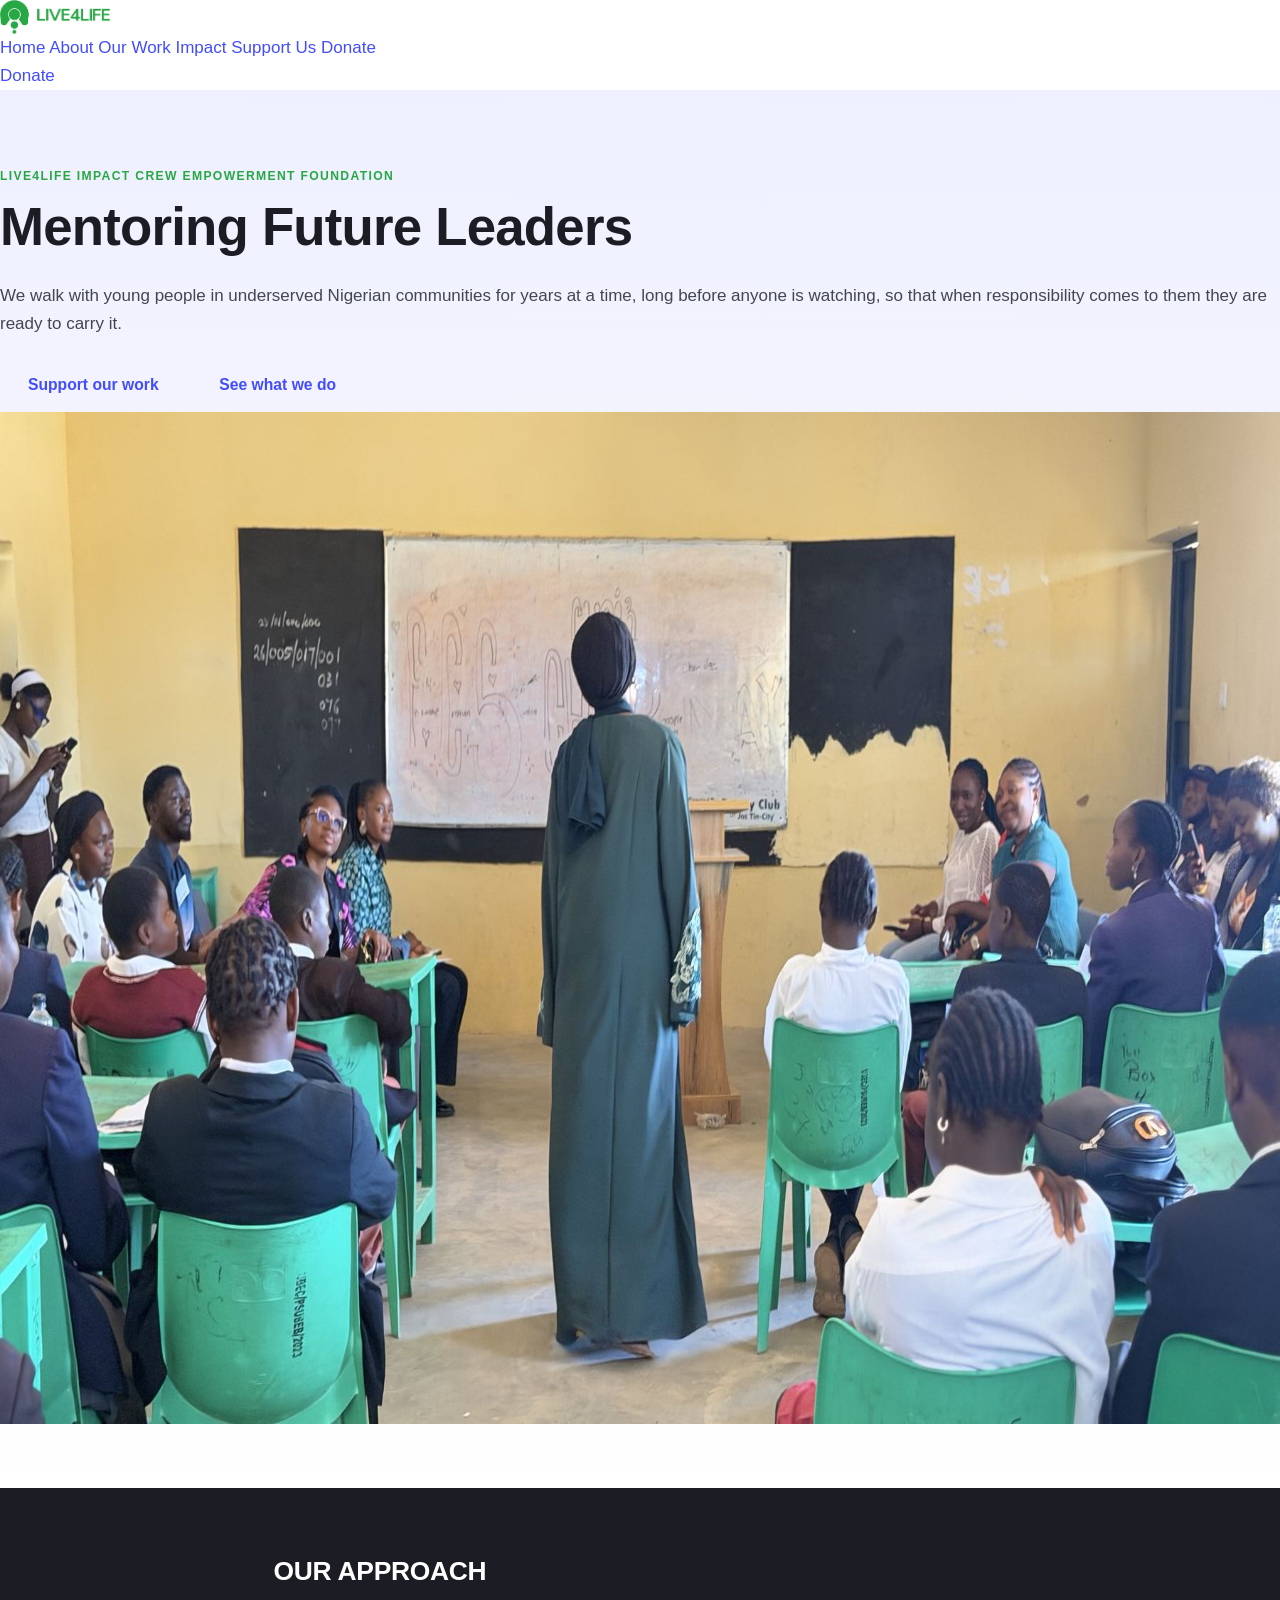
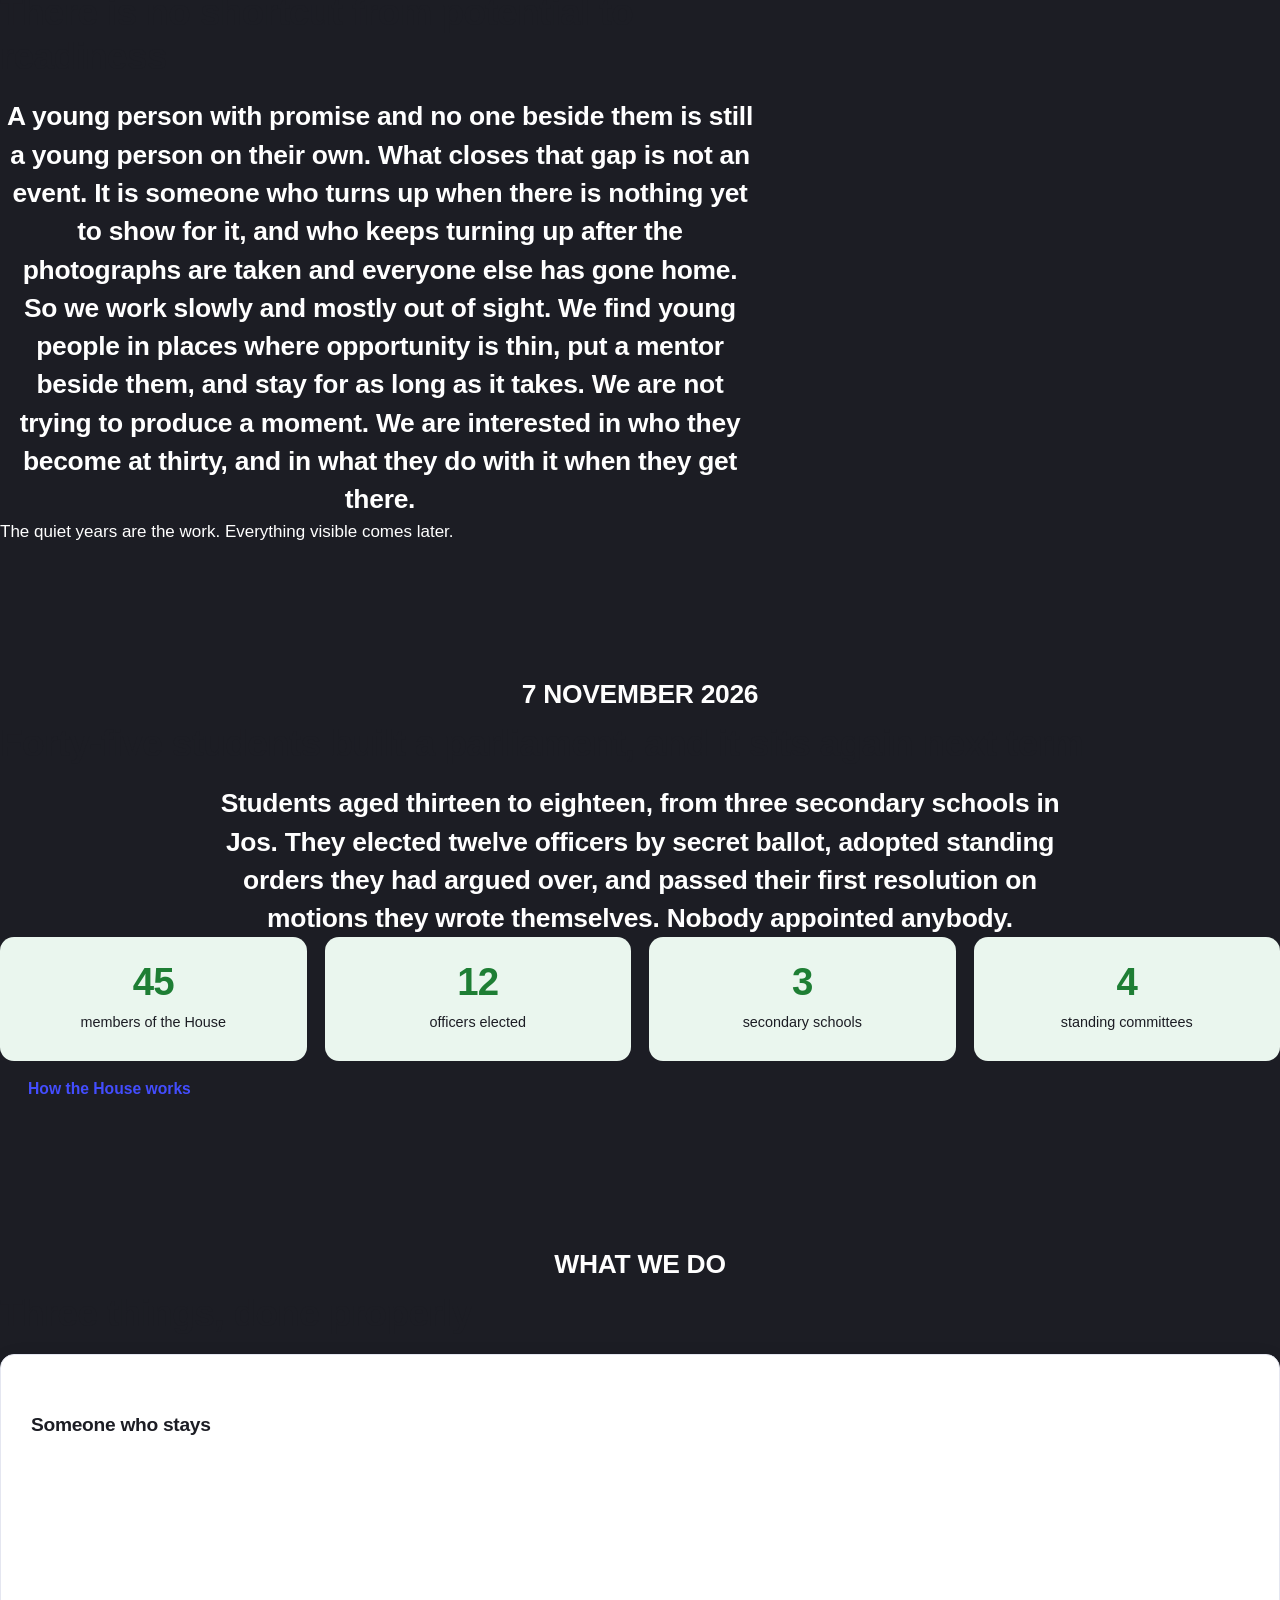
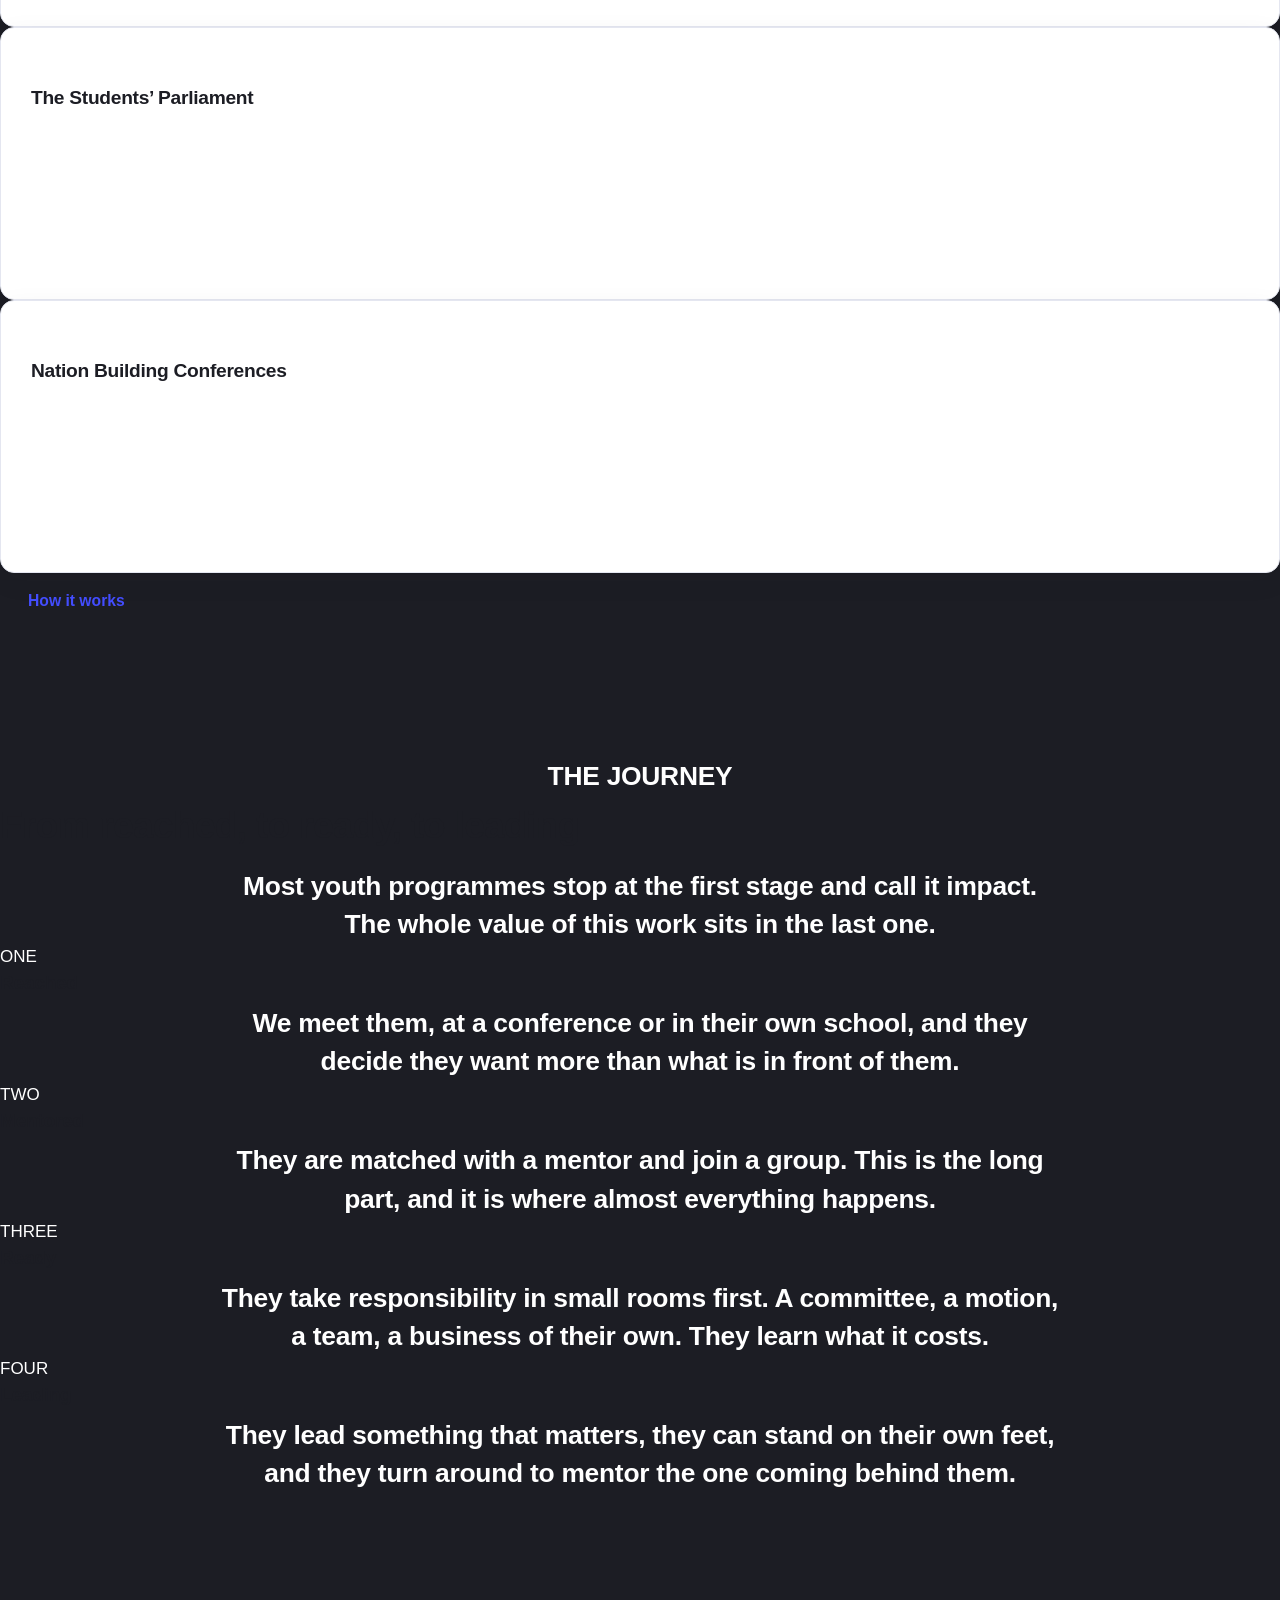
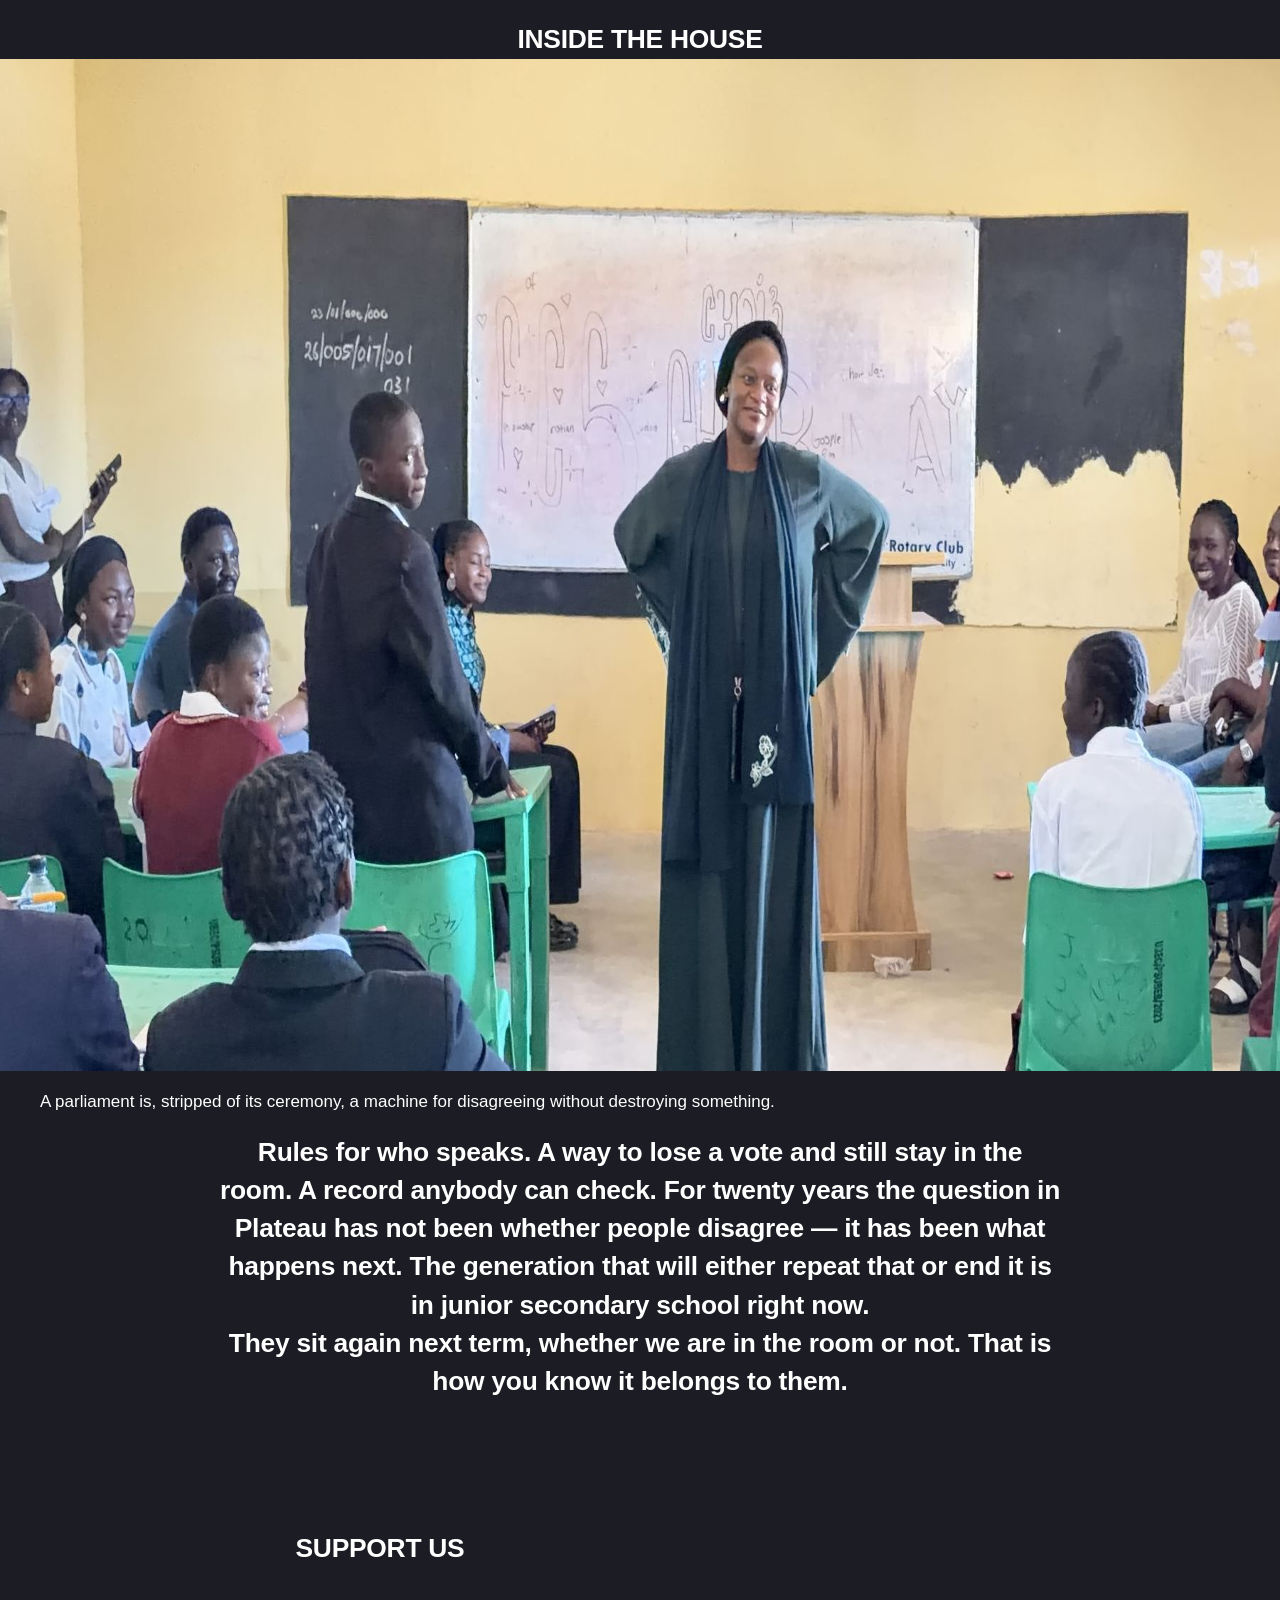
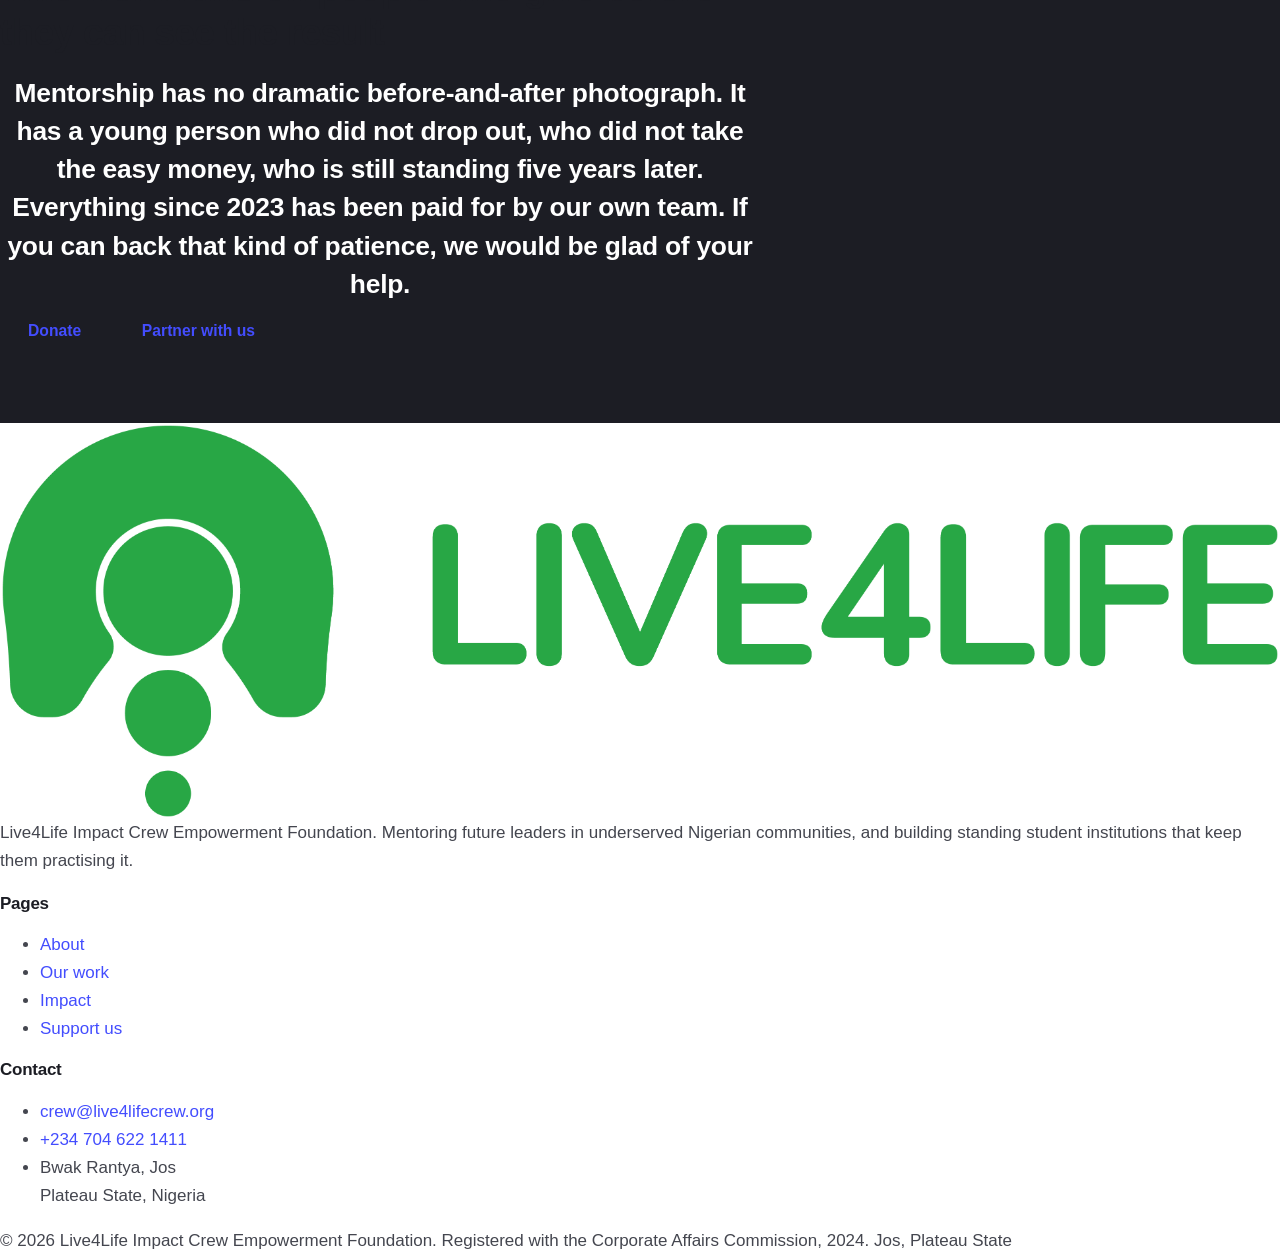
==== index.html @ d883e32d "Rebuild on the prototype design: Home, About, Our Work, Impact, Support Us" ====
<!doctype html>
<html lang="en">
<head>
<meta charset="utf-8">
<meta name="viewport" content="width=device-width,initial-scale=1">
<title>Live4Life Impact Crew Empowerment Foundation</title>
<meta name="description" content="We mentor young people in underserved Nigerian communities into capable adults and trustworthy leaders, and build standing student institutions that keep them practising it.">
<meta property="og:title" content="Live4Life Impact Crew Empowerment Foundation">
<meta property="og:description" content="We mentor young people in underserved Nigerian communities into capable adults and trustworthy leaders, and build standing student institutions that keep them practising it.">
<meta property="og:type" content="website">
<meta property="og:image" content="https://live4lifecrew.org/assets/img/og.jpg">
<meta property="og:url" content="https://live4lifecrew.org/">
<meta name="twitter:card" content="summary_large_image">
<link rel="canonical" href="https://live4lifecrew.org/">
<link rel="icon" href="assets/img/logo.png">
<link rel="preconnect" href="https://fonts.googleapis.com">
<link rel="preconnect" href="https://fonts.gstatic.com" crossorigin>
<link rel="stylesheet" href="https://fonts.googleapis.com/css2?family=Nunito:ital,wght@0,400;0,600;0,700;0,800;0,900;1,400&display=swap">
<link rel="stylesheet" href="assets/css/style.css">
</head>
<body>
<a class="skip" href="#main">Skip to content</a>
<nav class="site">
  <div class="nav-in">
    <a class="brand" href="index.html" aria-label="Live4Life Impact Crew Empowerment Foundation home">
      <img src="assets/img/logo.png" alt="Live4Life Impact Crew Empowerment Foundation">
    </a>
    <button class="burger" aria-label="Menu" aria-expanded="false" aria-controls="navlinks">
      <span></span><span></span><span></span>
    </button>
    <div class="navlinks" id="navlinks">
      <a href="index.html" aria-current="page">Home</a>
      <a href="about.html">About</a>
      <a href="our-work.html">Our Work</a>
      <a href="impact.html">Impact</a>
      <a href="support.html">Support Us</a>
      <a class="navcta" href="support.html">Donate</a>
    </div>
    <a class="navcta" href="support.html">Donate</a>
  </div>
</nav>
<main id="main">

<div class="hero">
  <div class="hero-copy">
    <p class="eyebrow w">Live4Life Impact Crew Empowerment Foundation</p>
    <h1>Mentoring Future Leaders</h1>
    <p class="sub">We walk with young people in underserved Nigerian communities for years at a time, long before anyone is watching, so that when responsibility comes to them they are ready to carry it.</p>
    <div class="btnrow">
      <a class="btn primary" href="support.html">Support our work</a>
      <a class="btn ghost" href="our-work.html">See what we do</a>
    </div>
  </div>
  <div class="hero-photo">
    <img src="assets/img/house-wide.jpg" alt="The Students&rsquo; Parliament in session in Jos, a facilitator standing in the middle of the room and members seated around her." width="1800" height="1012">
  </div>
</div>

<div class="band">
  <div class="inner narrow">
    <p class="eyebrow o">Our approach</p>
    <h2>There is no shortcut from potential to readiness</h2>
    <p class="lead">A young person with promise and no one beside them is still a young person on their own. What closes that gap is not an event. It is someone who turns up when there is nothing yet to show for it, and who keeps turning up after the photographs are taken and everyone else has gone home.</p>
    <p class="muted">So we work slowly and mostly out of sight. We find young people in places where opportunity is thin, put a mentor beside them, and stay for as long as it takes. We are not trying to produce a moment. We are interested in who they become at thirty, and in what they do with it when they get there.</p>
    <div class="pull">The quiet years are the work. Everything visible comes later.</div>
  </div>
</div>

<div class="band paper">
  <div class="inner">
    <div>
      <p class="eyebrow">7 November 2026</p>
      <h2 style="margin-top:9px">Forty-five students built a parliament, and it sits again next term</h2>
      <p class="lead" style="margin-top:14px">Students aged thirteen to eighteen, from three secondary schools in Jos. They elected twelve officers by secret ballot, adopted standing orders they had argued over, and passed their first resolution on motions they wrote themselves. Nobody appointed anybody.</p>
    </div>
    <div class="stats">
      <div class="stat"><b>45</b><span>members of the House</span></div>
      <div class="stat"><b>12</b><span>officers elected</span></div>
      <div class="stat"><b>3</b><span>secondary schools</span></div>
      <div class="stat"><b>4</b><span>standing committees</span></div>
    </div>
    <a class="btn line" href="our-work.html" style="align-self:flex-start">How the House works</a>
  </div>
</div>

<div class="band">
  <div class="inner">
    <div>
      <p class="eyebrow">What we do</p>
      <h2 style="margin-top:9px">Three things, done properly</h2>
    </div>
    <div class="grid3">
      <div class="card">
        <span class="tag b">Mentorship</span>
        <h3>Someone who stays</h3>
        <p>One mentor, one young person, meeting regularly over months and years. Mentors help with the things that actually decide a life: what to study, how to handle money, how to hold a job, how to think clearly, and how to keep going when nothing is working.</p>
      </div>
      <div class="card">
        <span class="tag y">Institutions</span>
        <h3>The Students&rsquo; Parliament</h3>
        <p>A standing body of secondary school students who elect their own officers, write their own rules, keep their own record and sit through the school year. Civic habit is not taught at an event. It is practised inside an institution.</p>
      </div>
      <div class="card">
        <span class="tag g">Platforms</span>
        <h3>Nation Building Conferences</h3>
        <p>We go into tertiary institutions and put one question to students directly: what will you do with the country you are about to inherit? The conference is the door. What follows it is the reason we hold them.</p>
      </div>
    </div>
    <a class="btn line" href="our-work.html" style="align-self:flex-start">How it works</a>
  </div>
</div>

<div class="band paper">
  <div class="inner">
    <div>
      <p class="eyebrow g">The journey</p>
      <h2 style="margin-top:9px">From reached, to ready, to leading</h2>
      <p class="lead" style="margin-top:14px">Most youth programmes stop at the first stage and call it impact. The whole value of this work sits in the last one.</p>
    </div>
    <div class="path">
      <div class="stage"><span class="n">ONE</span><h3>Reached</h3><p>We meet them, at a conference or in their own school, and they decide they want more than what is in front of them.</p></div>
      <div class="stage"><span class="n">TWO</span><h3>Mentored</h3><p>They are matched with a mentor and join a group. This is the long part, and it is where almost everything happens.</p></div>
      <div class="stage"><span class="n">THREE</span><h3>Ready</h3><p>They take responsibility in small rooms first. A committee, a motion, a team, a business of their own. They learn what it costs.</p></div>
      <div class="stage"><span class="n">FOUR</span><h3>Leading</h3><p>They lead something that matters, they can stand on their own feet, and they turn around to mentor the one coming behind them.</p></div>
    </div>
  </div>
</div>

<div class="band">
  <div class="inner">
    <p class="eyebrow">Inside the House</p>
    <div class="story">
      <div class="pic"><img src="assets/img/first-sitting.jpg" alt="The room on the opening day of the Students&rsquo; Parliament, members seated at desks with the order of the day written on the board." width="1800" height="1012"></div>
      <div class="txt">
        <blockquote>A parliament is, stripped of its ceremony, a machine for disagreeing without destroying something.</blockquote>
        <p class="muted">Rules for who speaks. A way to lose a vote and still stay in the room. A record anybody can check. For twenty years the question in Plateau has not been whether people disagree &mdash; it has been what happens next. The generation that will either repeat that or end it is in junior secondary school right now.</p>
        <p class="muted">They sit again next term, whether we are in the room or not. That is how you know it belongs to them.</p>
      </div>
    </div>
  </div>
</div>

<div class="band blue">
  <div class="inner narrow">
    <p class="eyebrow w">Support us</p>
    <h2>This work runs on people who give before they can see the result</h2>
    <p class="lead">Mentorship has no dramatic before-and-after photograph. It has a young person who did not drop out, who did not take the easy money, who is still standing five years later. Everything since 2023 has been paid for by our own team. If you can back that kind of patience, we would be glad of your help.</p>
    <div class="btnrow">
      <a class="btn primary" href="support.html">Donate</a>
      <a class="btn ghost" href="support.html">Partner with us</a>
    </div>
  </div>
</div>
</main>
<footer class="site">
  <div class="inner">
    <div class="fgrid">
      <div>
        <img src="assets/img/logo.png" alt="Live4Life Impact Crew Empowerment Foundation">
        <p>Live4Life Impact Crew Empowerment Foundation. Mentoring future leaders in underserved Nigerian communities, and building standing student institutions that keep them practising it.</p>
      </div>
      <div>
        <h4>Pages</h4>
        <ul>
          <li><a href="about.html">About</a></li>
          <li><a href="our-work.html">Our work</a></li>
          <li><a href="impact.html">Impact</a></li>
          <li><a href="support.html">Support us</a></li>
        </ul>
      </div>
      <div>
        <h4>Contact</h4>
        <ul>
          <li><a href="mailto:crew@live4lifecrew.org">crew@live4lifecrew.org</a></li>
          <li><a href="tel:+2347046221411">+234 704 622 1411</a></li>
          <li>Bwak Rantya, Jos<br>Plateau State, Nigeria</li>
        </ul>
      </div>
    </div>
    <div class="legal">
      <span>&copy; 2026 Live4Life Impact Crew Empowerment Foundation. Registered with the Corporate Affairs Commission, 2024.</span>
      <span>Jos, Plateau State</span>
    </div>
  </div>
</footer>
<script src="assets/js/main.js"></script>
</body>
</html>
---- assets/css/style.css ----
/* Live4Life Impact Crew Empowerment Foundation */
:root{
  --green:#28A745; --green-dk:#1E7E34; --green-wash:#EAF6EE;
  --indigo:#434DFE; --indigo-dk:#2F38D8; --indigo-wash:#EFF0FF;
  --ink:#1C1D24; --body:#44464F; --faint:#6E7180;
  --line:#E4E6F0; --wash:#F6F7FC; --white:#fff;
  --max:1120px; --radius:14px;
  --shadow:0 1px 2px rgba(28,29,36,.04),0 8px 28px rgba(28,29,36,.06);
  --font:-apple-system,BlinkMacSystemFont,"Segoe UI",Roboto,"Helvetica Neue",Arial,sans-serif;
}
*,*::before,*::after{box-sizing:border-box}
html{scroll-behavior:smooth;-webkit-text-size-adjust:100%}
body{margin:0;font-family:var(--font);font-size:17px;line-height:1.65;color:var(--body);background:var(--white)}
img{max-width:100%;display:block}
a{color:var(--indigo);text-decoration:none}
a:hover{text-decoration:underline}
h1,h2,h3,h4{color:var(--ink);line-height:1.2;margin:0 0 .5em;font-weight:700;letter-spacing:-.015em}
h1{font-size:clamp(2.1rem,5vw,3.3rem)}
h2{font-size:clamp(1.6rem,3.4vw,2.3rem)}
h3{font-size:1.2rem}
p{margin:0 0 1.1em}
.wrap{max-width:var(--max);margin:0 auto;padding:0 24px}
.narrow{max-width:760px}
.center{text-align:center}
.muted{color:var(--faint)}
.lead{font-size:clamp(1.1rem,2.1vw,1.3rem);color:var(--ink);line-height:1.55}
.eyebrow{text-transform:uppercase;letter-spacing:.11em;font-size:.76rem;font-weight:700;color:var(--green);margin:0 0 .7em}
.skip{position:absolute;left:-9999px}
.skip:focus{left:16px;top:16px;background:var(--ink);color:#fff;padding:10px 16px;border-radius:8px;z-index:200}

/* header */
.site-head{position:sticky;top:0;z-index:100;background:rgba(255,255,255,.94);backdrop-filter:blur(8px);border-bottom:1px solid var(--line)}
.head-in{display:flex;align-items:center;justify-content:space-between;gap:20px;padding:14px 24px;max-width:var(--max);margin:0 auto}
.brand{display:flex;align-items:center;gap:12px}
.brand img{height:34px;width:auto}
.brand b{font-size:.74rem;letter-spacing:.05em;color:var(--green);line-height:1.25;max-width:168px;display:block;font-weight:700}
.nav{display:flex;align-items:center;gap:26px}
.nav a{color:var(--body);font-size:.95rem;font-weight:500}
.nav a:hover,.nav a[aria-current="page"]{color:var(--ink);text-decoration:none}
.nav a[aria-current="page"]{border-bottom:2px solid var(--green);padding-bottom:2px}
.burger{display:none;background:none;border:1px solid var(--line);border-radius:9px;padding:8px 10px;cursor:pointer}
.burger span{display:block;width:19px;height:2px;background:var(--ink);margin:4px 0;border-radius:2px}

/* buttons */
.btn{display:inline-block;padding:13px 26px;border-radius:999px;font-weight:650;font-size:.98rem;border:2px solid transparent;cursor:pointer;transition:.18s}
.btn:hover{text-decoration:none;transform:translateY(-1px)}
.btn-primary{background:var(--green);color:#fff}
.btn-primary:hover{background:var(--green-dk);color:#fff}
.btn-ghost{border-color:var(--line);color:var(--ink);background:#fff}
.btn-ghost:hover{border-color:var(--ink)}
.btn-sm{padding:10px 20px;font-size:.9rem}

/* hero */
.hero{padding:76px 0 64px;background:linear-gradient(180deg,var(--indigo-wash) 0%,#fff 100%)}
.hero h1{margin-bottom:.45em}
.hero .lead{max-width:620px}
.cta-row{display:flex;flex-wrap:wrap;gap:14px;margin-top:28px}

/* sections */
.section{padding:68px 0}
.section-wash{background:var(--wash)}
.section-head{max-width:720px;margin-bottom:36px}

/* stats */
.stats{display:grid;grid-template-columns:repeat(4,1fr);gap:18px}
.stat{background:var(--green-wash);border-radius:var(--radius);padding:26px 18px;text-align:center}
.stat b{display:block;font-size:2.4rem;line-height:1;color:var(--green-dk);font-weight:800;letter-spacing:-.02em}
.stat span{display:block;margin-top:9px;font-size:.9rem;color:var(--ink)}

/* cards */
.grid-2{display:grid;grid-template-columns:repeat(2,1fr);gap:26px}
.grid-3{display:grid;grid-template-columns:repeat(3,1fr);gap:24px}
.card{background:#fff;border:1px solid var(--line);border-radius:var(--radius);padding:30px;box-shadow:var(--shadow)}
.card h3{margin-bottom:.35em}
.card .kicker{font-size:.84rem;color:var(--faint);margin:0 0 1em;font-style:italic}
.card p:last-child{margin-bottom:0}

/* figure / image slot */
figure{margin:0 0 26px}
figure img{border-radius:var(--radius);width:100%;height:auto;object-fit:cover}
figcaption{font-size:.86rem;color:var(--faint);margin-top:10px}
.img-slot{background:var(--wash);border:2px dashed var(--line);border-radius:var(--radius);
  display:flex;flex-direction:column;align-items:center;justify-content:center;gap:7px;
  text-align:center;padding:56px 22px;color:var(--faint);font-size:.9rem}
.img-slot small{font-size:.8rem;opacity:.75;letter-spacing:.01em}

/* photographs */
figure{margin:0}
.fig{margin:0}
.fig img{display:block;width:100%;height:auto;border-radius:var(--radius);
  border:1px solid var(--line);box-shadow:var(--shadow);background:var(--wash)}
.fig figcaption,figure figcaption{margin-top:12px;font-size:.84rem;color:var(--faint);line-height:1.5}
.fig-crop img{aspect-ratio:3/2;object-fit:cover}
.fig-tall img{aspect-ratio:3/4;object-fit:cover}
.fig-band{margin-top:44px}
.fig-band img{aspect-ratio:21/9;object-fit:cover;object-position:center 42%}
@media (max-width:720px){.fig-band img{aspect-ratio:4/3}}

/* timeline */
.timeline{display:grid;grid-template-columns:repeat(4,1fr);gap:20px}
.tl{background:#fff;border:1px solid var(--line);border-radius:var(--radius);padding:26px 22px}
.tl b{display:block;font-size:1.5rem;color:var(--green);font-weight:800;margin-bottom:.5em}
.tl p{font-size:.95rem}
.tl .lesson{color:var(--ink);font-style:italic;font-size:.93rem;margin-bottom:0}
.tl .lesson strong{font-style:normal;color:var(--indigo)}

/* quote band */
.band{background:var(--ink);color:#fff;padding:64px 0}
.band p{font-size:clamp(1.25rem,2.6vw,1.65rem);line-height:1.45;color:#fff;max-width:840px;margin:0 auto;text-align:center;font-weight:600;letter-spacing:-.01em}

/* list */
.ticks{list-style:none;padding:0;margin:0}
.ticks li{position:relative;padding-left:30px;margin-bottom:14px}
.ticks li::before{content:"";position:absolute;left:0;top:9px;width:9px;height:9px;border-radius:50%;background:var(--green)}
.ticks li b{color:var(--ink)}

/* form */
.form{max-width:620px}
.field{margin-bottom:20px}
.field label{display:block;font-weight:650;color:var(--ink);margin-bottom:7px;font-size:.95rem}
.field input,.field textarea,.field select{width:100%;padding:13px 15px;border:1px solid var(--line);border-radius:10px;
  font-family:inherit;font-size:1rem;color:var(--ink);background:#fff}
.field input:focus,.field textarea:focus,.field select:focus{outline:none;border-color:var(--indigo);box-shadow:0 0 0 3px var(--indigo-wash)}
.field textarea{min-height:140px;resize:vertical}
.hp{position:absolute;left:-9999px;opacity:0;pointer-events:none;height:0;width:0}
.acct{font-family:ui-monospace,SFMono-Regular,Menlo,Consolas,monospace;letter-spacing:.06em;font-size:1.02em}

/* give box */
.give{background:#fff;border:2px solid var(--green);border-radius:var(--radius);padding:30px}
.give dl{margin:0}
.give dt{font-size:.8rem;text-transform:uppercase;letter-spacing:.09em;color:var(--faint);font-weight:700;margin-top:16px}
.give dt:first-child{margin-top:0}
.give dd{margin:4px 0 0;font-size:1.08rem;color:var(--ink);font-weight:650}

/* footer */
.site-foot{background:var(--wash);border-top:1px solid var(--line);padding:52px 0 32px;margin-top:0}
.foot-grid{display:grid;grid-template-columns:2fr 1fr 1fr;gap:34px;margin-bottom:34px}
.foot-grid img{height:32px;margin-bottom:14px}
.foot-grid h4{font-size:.8rem;text-transform:uppercase;letter-spacing:.09em;color:var(--faint);margin-bottom:12px}
.foot-grid ul{list-style:none;padding:0;margin:0}
.foot-grid li{margin-bottom:9px}
.foot-grid a{color:var(--body);font-size:.95rem}
.foot-bot{border-top:1px solid var(--line);padding-top:22px;font-size:.86rem;color:var(--faint);
  display:flex;justify-content:space-between;gap:16px;flex-wrap:wrap}
.tagline{font-style:italic;color:var(--green);font-weight:600}

@media (max-width:900px){
  .grid-3,.timeline{grid-template-columns:repeat(2,1fr)}
  .foot-grid{grid-template-columns:1fr 1fr}
}
@media (max-width:720px){
  .nav{position:fixed;inset:64px 0 auto 0;background:#fff;flex-direction:column;align-items:flex-start;
    gap:0;padding:12px 24px 22px;border-bottom:1px solid var(--line);display:none}
  .nav.open{display:flex}
  .nav a{padding:12px 0;width:100%;font-size:1.03rem}
  .nav .btn{margin-top:10px}
  .burger{display:block}
  .grid-2,.grid-3,.timeline,.stats{grid-template-columns:1fr}
  .stats{gap:12px}
  .hero{padding:52px 0 44px}
  .section{padding:52px 0}
  .foot-grid{grid-template-columns:1fr}
}
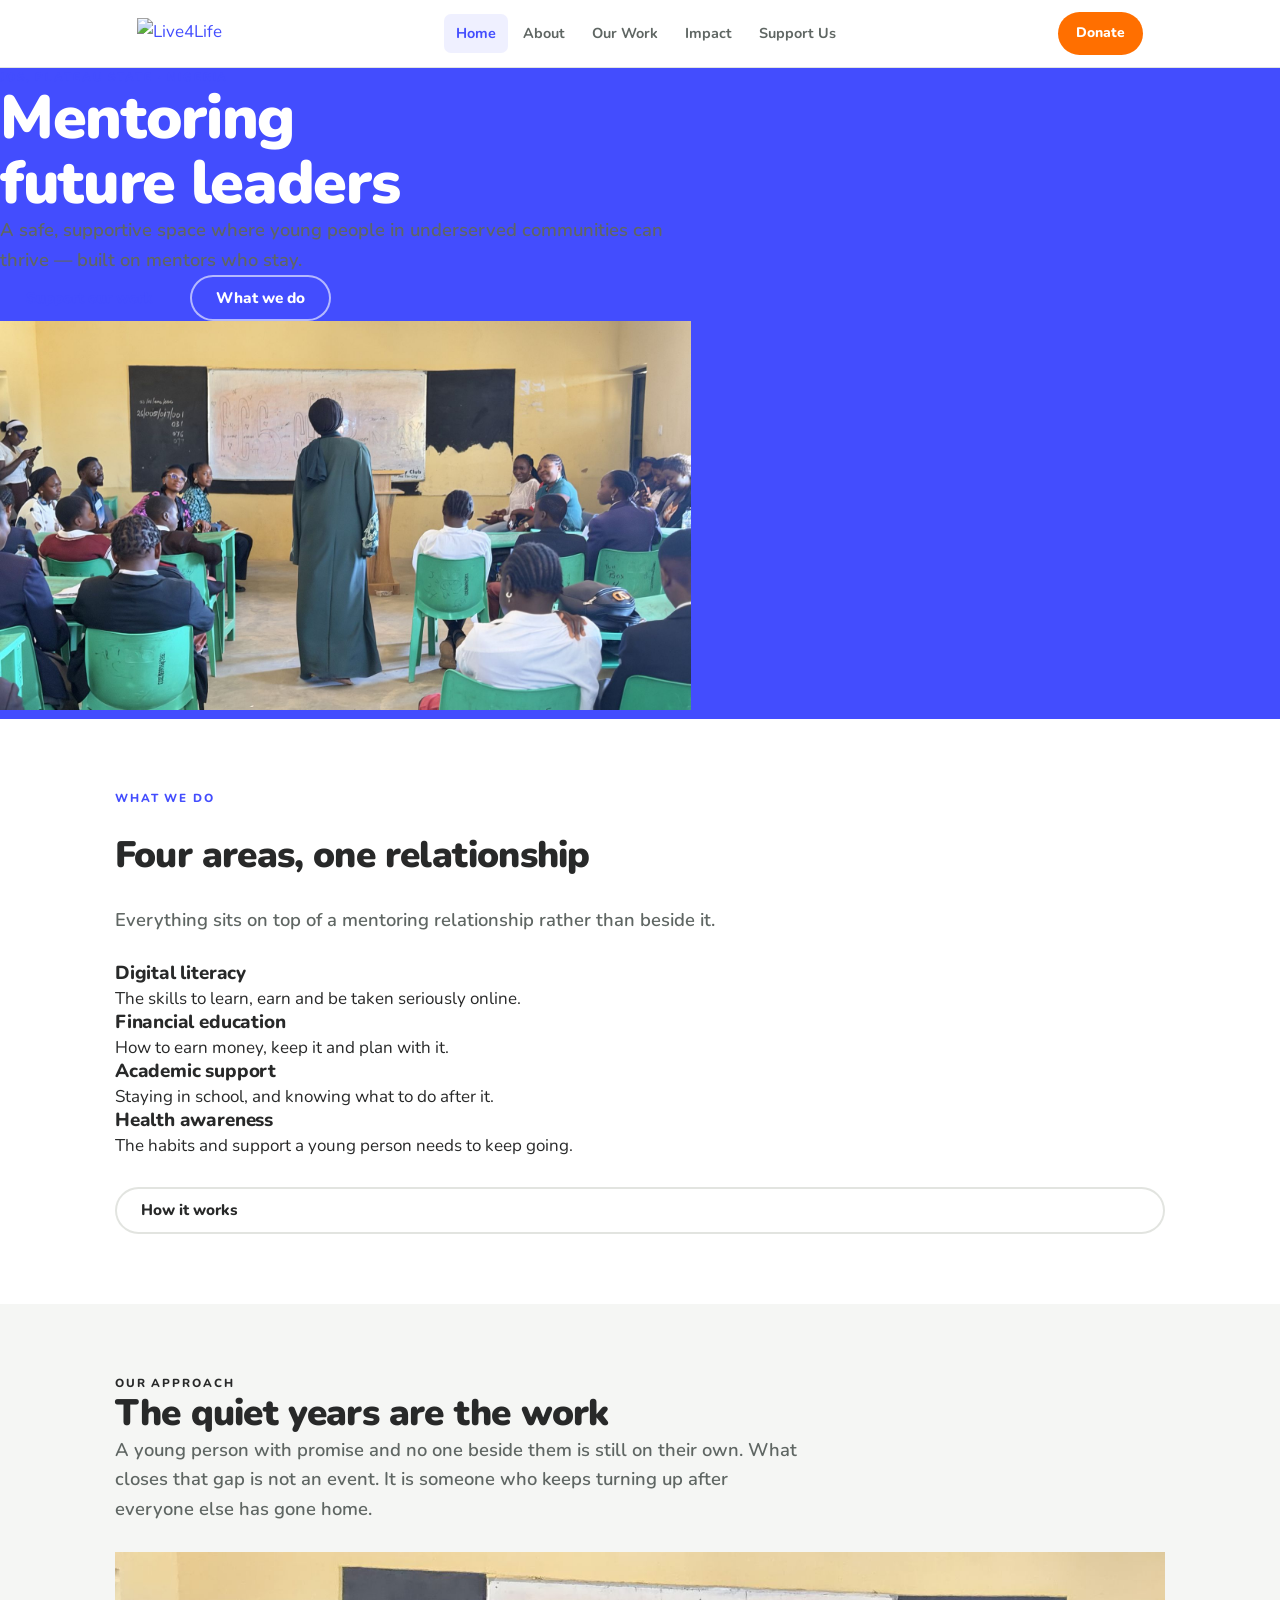
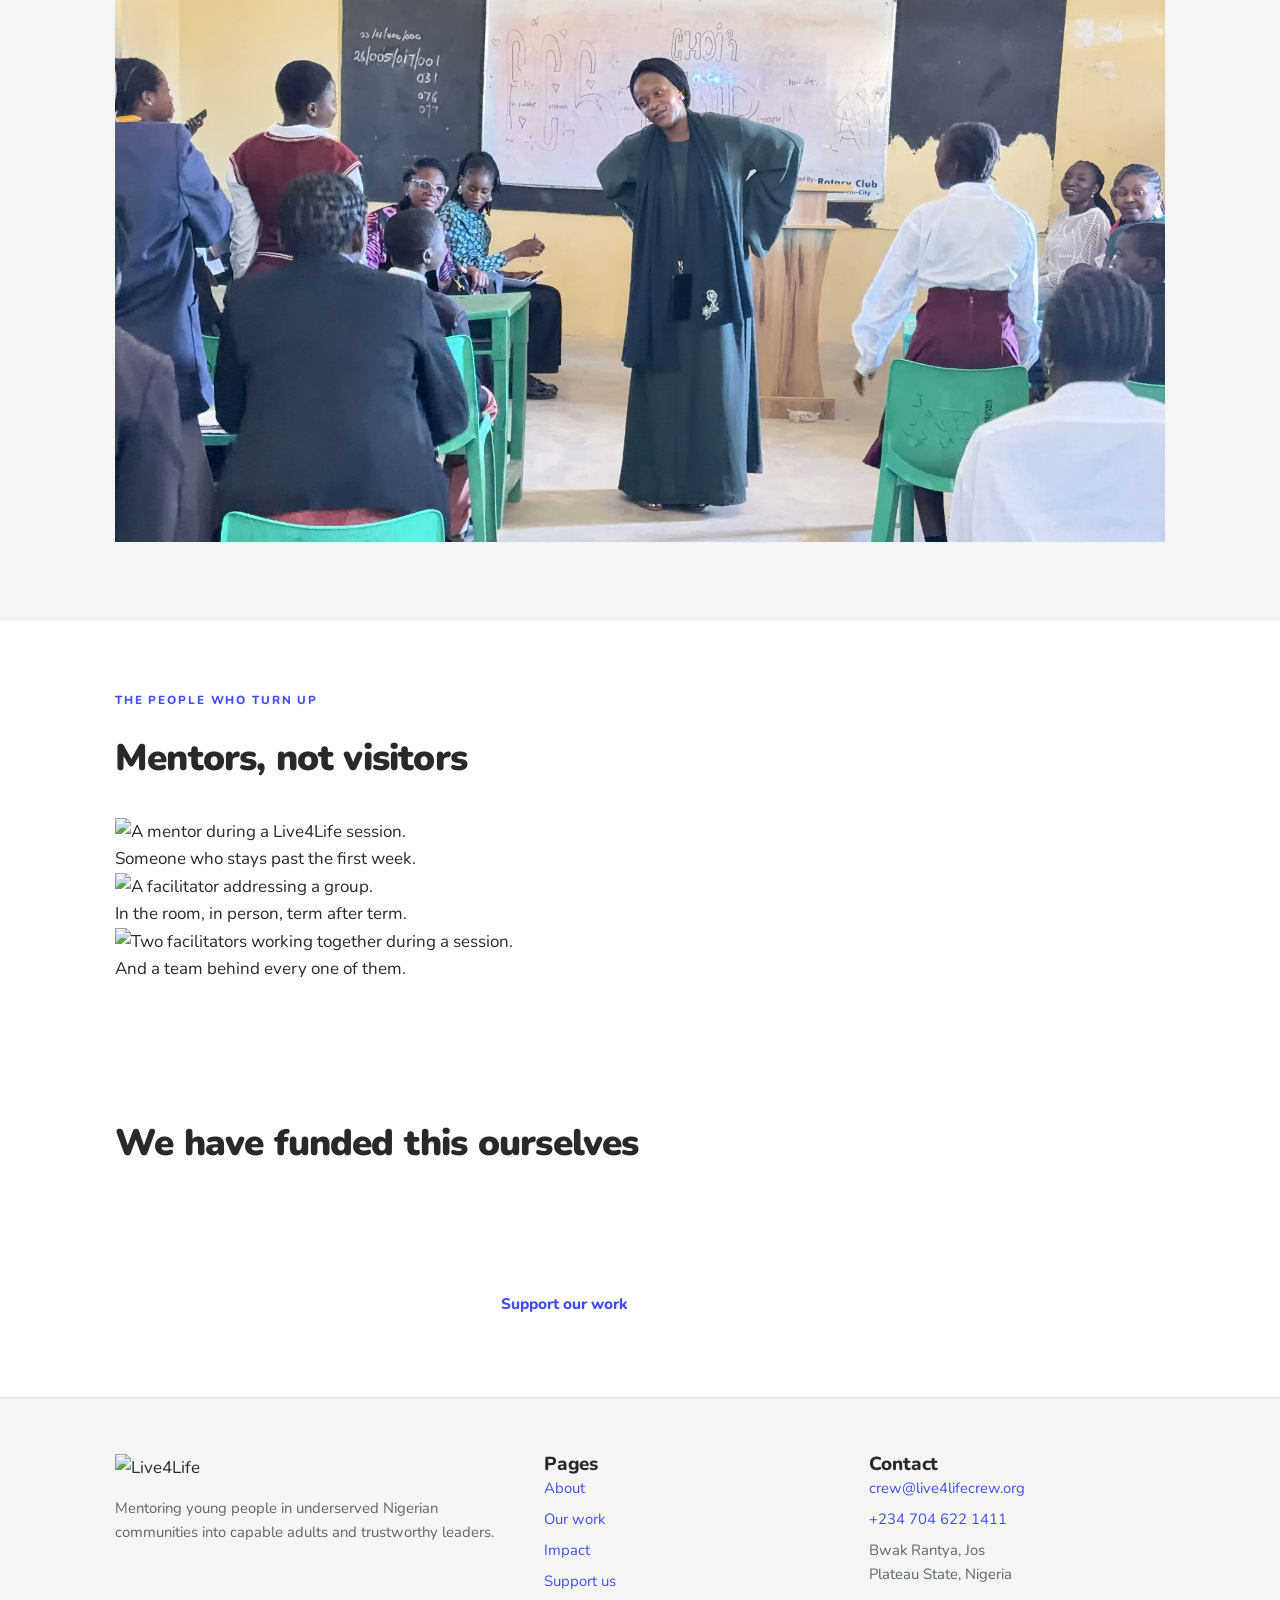
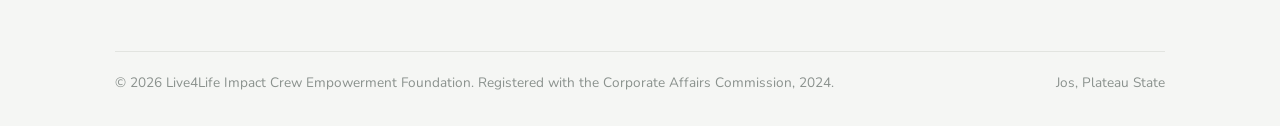
==== commit 9ccf091d: "Rebuild to the brand guide: tighter copy, four key areas, arch motif" ====
--- a/index.html
+++ b/index.html
@@ -4,18 +4,18 @@
 <meta charset="utf-8">
 <meta name="viewport" content="width=device-width,initial-scale=1">
 <title>Live4Life Impact Crew Empowerment Foundation</title>
-<meta name="description" content="We mentor young people in underserved Nigerian communities into capable adults and trustworthy leaders, and build standing student institutions that keep them practising it.">
+<meta name="description" content="A Nigerian not-for-profit mentoring young people in underserved communities through digital literacy, financial education, academic support and health awareness.">
 <meta property="og:title" content="Live4Life Impact Crew Empowerment Foundation">
-<meta property="og:description" content="We mentor young people in underserved Nigerian communities into capable adults and trustworthy leaders, and build standing student institutions that keep them practising it.">
+<meta property="og:description" content="A Nigerian not-for-profit mentoring young people in underserved communities through digital literacy, financial education, academic support and health awareness.">
 <meta property="og:type" content="website">
 <meta property="og:image" content="https://live4lifecrew.org/assets/img/og.jpg">
 <meta property="og:url" content="https://live4lifecrew.org/">
 <meta name="twitter:card" content="summary_large_image">
 <link rel="canonical" href="https://live4lifecrew.org/">
-<link rel="icon" href="assets/img/logo.png">
+<link rel="icon" href="assets/img/logo-colour.png">
 <link rel="preconnect" href="https://fonts.googleapis.com">
 <link rel="preconnect" href="https://fonts.gstatic.com" crossorigin>
-<link rel="stylesheet" href="https://fonts.googleapis.com/css2?family=Nunito:ital,wght@0,400;0,600;0,700;0,800;0,900;1,400&display=swap">
+<link rel="stylesheet" href="https://fonts.googleapis.com/css2?family=Nunito:wght@400;500;600;700;800;900&family=Poppins:wght@600;700&display=swap">
 <link rel="stylesheet" href="assets/css/style.css">
 </head>
 <body>
@@ -23,7 +23,7 @@
 <nav class="site">
   <div class="nav-in">
     <a class="brand" href="index.html" aria-label="Live4Life Impact Crew Empowerment Foundation home">
-      <img src="assets/img/logo.png" alt="Live4Life Impact Crew Empowerment Foundation">
+      <img src="assets/img/logo-colour.png" alt="Live4Life Impact Crew Empowerment Foundation" width="3626" height="1112">
     </a>
     <button class="burger" aria-label="Menu" aria-expanded="false" aria-controls="navlinks">
       <span></span><span></span><span></span>
@@ -41,126 +41,85 @@
 </nav>
 <main id="main">
 
-<div class="hero">
-  <div class="hero-copy">
-    <p class="eyebrow w">Live4Life Impact Crew Empowerment Foundation</p>
-    <h1>Mentoring Future Leaders</h1>
-    <p class="sub">We walk with young people in underserved Nigerian communities for years at a time, long before anyone is watching, so that when responsibility comes to them they are ready to carry it.</p>
-    <div class="btnrow">
-      <a class="btn primary" href="support.html">Support our work</a>
-      <a class="btn ghost" href="our-work.html">See what we do</a>
+<section class="hero">
+  <div class="hero-in">
+    <div class="stack">
+      <p class="eyebrow">Jos, Plateau State &middot; Nigeria</p>
+      <h1>Mentoring future leaders</h1>
+      <p class="lead">A safe, supportive space where young people in underserved communities can thrive &mdash; built on mentors who stay.</p>
+      <div class="btnrow">
+        <a class="btn yellow" href="support.html">Support our work</a>
+        <a class="btn ghost" href="our-work.html">What we do</a>
+      </div>
+    </div>
+    <div class="hero-art">
+      <img src="assets/img/house-wide.jpg" alt="A Live4Life session under way in Jos, young people seated around a facilitator." width="1800" height="1012">
     </div>
   </div>
-  <div class="hero-photo">
-    <img src="assets/img/house-wide.jpg" alt="The Students&rsquo; Parliament in session in Jos, a facilitator standing in the middle of the room and members seated around her." width="1800" height="1012">
+</section>
+
+<section class="band">
+  <div class="inner stack">
+    <p class="eyebrow" style="color:var(--blue)">What we do</p>
+    <h2>Four areas, one relationship</h2>
+    <p class="lead" style="color:var(--muted)">Everything sits on top of a mentoring relationship rather than beside it.</p>
+    <div class="areas">
+      <div class="area g"><div class="ic"></div><h3>Digital literacy</h3><p>The skills to learn, earn and be taken seriously online.</p></div>
+      <div class="area b"><div class="ic"></div><h3>Financial education</h3><p>How to earn money, keep it and plan with it.</p></div>
+      <div class="area y"><div class="ic"></div><h3>Academic support</h3><p>Staying in school, and knowing what to do after it.</p></div>
+      <div class="area o"><div class="ic"></div><h3>Health awareness</h3><p>The habits and support a young person needs to keep going.</p></div>
+    </div>
+    <a class="btn line" href="our-work.html">How it works</a>
   </div>
-</div>
+</section>
 
-<div class="band">
-  <div class="inner narrow">
-    <p class="eyebrow o">Our approach</p>
-    <h2>There is no shortcut from potential to readiness</h2>
-    <p class="lead">A young person with promise and no one beside them is still a young person on their own. What closes that gap is not an event. It is someone who turns up when there is nothing yet to show for it, and who keeps turning up after the photographs are taken and everyone else has gone home.</p>
-    <p class="muted">So we work slowly and mostly out of sight. We find young people in places where opportunity is thin, put a mentor beside them, and stay for as long as it takes. We are not trying to produce a moment. We are interested in who they become at thirty, and in what they do with it when they get there.</p>
-    <div class="pull">The quiet years are the work. Everything visible comes later.</div>
-  </div>
-</div>
-
-<div class="band paper">
-  <div class="inner">
-    <div>
-      <p class="eyebrow">7 November 2026</p>
-      <h2 style="margin-top:9px">Forty-five students built a parliament, and it sits again next term</h2>
-      <p class="lead" style="margin-top:14px">Students aged thirteen to eighteen, from three secondary schools in Jos. They elected twelve officers by secret ballot, adopted standing orders they had argued over, and passed their first resolution on motions they wrote themselves. Nobody appointed anybody.</p>
+<section class="band paper">
+  <div class="inner split">
+    <div class="stack">
+      <p class="eyebrow" style="color:var(--orange-ink)">Our approach</p>
+      <h2>The quiet years are the work</h2>
+      <p class="lead" style="color:var(--muted)">A young person with promise and no one beside them is still on their own. What closes that gap is not an event. It is someone who keeps turning up after everyone else has gone home.</p>
     </div>
-    <div class="stats">
-      <div class="stat"><b>45</b><span>members of the House</span></div>
-      <div class="stat"><b>12</b><span>officers elected</span></div>
-      <div class="stat"><b>3</b><span>secondary schools</span></div>
-      <div class="stat"><b>4</b><span>standing committees</span></div>
-    </div>
-    <a class="btn line" href="our-work.html" style="align-self:flex-start">How the House works</a>
-  </div>
-</div>
-
-<div class="band">
-  <div class="inner">
-    <div>
-      <p class="eyebrow">What we do</p>
-      <h2 style="margin-top:9px">Three things, done properly</h2>
-    </div>
-    <div class="grid3">
-      <div class="card">
-        <span class="tag b">Mentorship</span>
-        <h3>Someone who stays</h3>
-        <p>One mentor, one young person, meeting regularly over months and years. Mentors help with the things that actually decide a life: what to study, how to handle money, how to hold a job, how to think clearly, and how to keep going when nothing is working.</p>
-      </div>
-      <div class="card">
-        <span class="tag y">Institutions</span>
-        <h3>The Students&rsquo; Parliament</h3>
-        <p>A standing body of secondary school students who elect their own officers, write their own rules, keep their own record and sit through the school year. Civic habit is not taught at an event. It is practised inside an institution.</p>
-      </div>
-      <div class="card">
-        <span class="tag g">Platforms</span>
-        <h3>Nation Building Conferences</h3>
-        <p>We go into tertiary institutions and put one question to students directly: what will you do with the country you are about to inherit? The conference is the door. What follows it is the reason we hold them.</p>
-      </div>
-    </div>
-    <a class="btn line" href="our-work.html" style="align-self:flex-start">How it works</a>
-  </div>
-</div>
-
-<div class="band paper">
-  <div class="inner">
-    <div>
-      <p class="eyebrow g">The journey</p>
-      <h2 style="margin-top:9px">From reached, to ready, to leading</h2>
-      <p class="lead" style="margin-top:14px">Most youth programmes stop at the first stage and call it impact. The whole value of this work sits in the last one.</p>
-    </div>
-    <div class="path">
-      <div class="stage"><span class="n">ONE</span><h3>Reached</h3><p>We meet them, at a conference or in their own school, and they decide they want more than what is in front of them.</p></div>
-      <div class="stage"><span class="n">TWO</span><h3>Mentored</h3><p>They are matched with a mentor and join a group. This is the long part, and it is where almost everything happens.</p></div>
-      <div class="stage"><span class="n">THREE</span><h3>Ready</h3><p>They take responsibility in small rooms first. A committee, a motion, a team, a business of their own. They learn what it costs.</p></div>
-      <div class="stage"><span class="n">FOUR</span><h3>Leading</h3><p>They lead something that matters, they can stand on their own feet, and they turn around to mentor the one coming behind them.</p></div>
+    <div class="arched">
+      <img src="assets/img/house-session.jpg" alt="A facilitator speaking with young people during a Live4Life session." width="1800" height="1012">
     </div>
   </div>
-</div>
+</section>
 
-<div class="band">
-  <div class="inner">
-    <p class="eyebrow">Inside the House</p>
-    <div class="story">
-      <div class="pic"><img src="assets/img/first-sitting.jpg" alt="The room on the opening day of the Students&rsquo; Parliament, members seated at desks with the order of the day written on the board." width="1800" height="1012"></div>
-      <div class="txt">
-        <blockquote>A parliament is, stripped of its ceremony, a machine for disagreeing without destroying something.</blockquote>
-        <p class="muted">Rules for who speaks. A way to lose a vote and still stay in the room. A record anybody can check. For twenty years the question in Plateau has not been whether people disagree &mdash; it has been what happens next. The generation that will either repeat that or end it is in junior secondary school right now.</p>
-        <p class="muted">They sit again next term, whether we are in the room or not. That is how you know it belongs to them.</p>
-      </div>
+<section class="band">
+  <div class="inner stack">
+    <p class="eyebrow" style="color:var(--blue)">The people who turn up</p>
+    <h2>Mentors, not visitors</h2>
+    <div class="circles" style="margin-top:10px">
+      <figure><img src="assets/img/p-mentor-2.jpg" alt="A mentor during a Live4Life session." width="900" height="900" loading="lazy"><figcaption>Someone who stays past the first week.</figcaption></figure>
+      <figure><img src="assets/img/p-mentor-3.jpg" alt="A facilitator addressing a group." width="900" height="900" loading="lazy"><figcaption>In the room, in person, term after term.</figcaption></figure>
+      <figure><img src="assets/img/p-pair.jpg" alt="Two facilitators working together during a session." width="900" height="900" loading="lazy"><figcaption>And a team behind every one of them.</figcaption></figure>
     </div>
   </div>
-</div>
+</section>
 
-<div class="band blue">
-  <div class="inner narrow">
-    <p class="eyebrow w">Support us</p>
-    <h2>This work runs on people who give before they can see the result</h2>
-    <p class="lead">Mentorship has no dramatic before-and-after photograph. It has a young person who did not drop out, who did not take the easy money, who is still standing five years later. Everything since 2023 has been paid for by our own team. If you can back that kind of patience, we would be glad of your help.</p>
-    <div class="btnrow">
-      <a class="btn primary" href="support.html">Donate</a>
-      <a class="btn ghost" href="support.html">Partner with us</a>
+<div class="strip" aria-hidden="true"></div>
+
+<section class="band pattern-blue">
+  <div class="inner stack center">
+    <h2>We have funded this ourselves</h2>
+    <p class="lead" style="color:rgba(255,255,255,.92); max-width:48ch">We would rather show you something finished than ask you to fund a promise. Now there is something to see.</p>
+    <div class="btnrow" style="justify-content:center">
+      <a class="btn yellow" href="support.html">Support our work</a>
+      <a class="btn ghost" href="about.html">Who we are</a>
     </div>
   </div>
-</div>
+</section>
 </main>
 <footer class="site">
   <div class="inner">
     <div class="fgrid">
       <div>
-        <img src="assets/img/logo.png" alt="Live4Life Impact Crew Empowerment Foundation">
-        <p>Live4Life Impact Crew Empowerment Foundation. Mentoring future leaders in underserved Nigerian communities, and building standing student institutions that keep them practising it.</p>
+        <img src="assets/img/logo-white.png" alt="Live4Life Impact Crew Empowerment Foundation" width="3626" height="1112">
+        <p>Mentoring young people in underserved Nigerian communities into capable adults and trustworthy leaders.</p>
       </div>
       <div>
-        <h4>Pages</h4>
+        <h3>Pages</h3>
         <ul>
           <li><a href="about.html">About</a></li>
           <li><a href="our-work.html">Our work</a></li>
@@ -169,7 +128,7 @@
         </ul>
       </div>
       <div>
-        <h4>Contact</h4>
+        <h3>Contact</h3>
         <ul>
           <li><a href="mailto:crew@live4lifecrew.org">crew@live4lifecrew.org</a></li>
           <li><a href="tel:+2347046221411">+234 704 622 1411</a></li>
--- a/assets/css/style.css
+++ b/assets/css/style.css
@@ -1,163 +1,205 @@
-/* Live4Life Impact Crew Empowerment Foundation */
 :root{
-  --green:#28A745; --green-dk:#1E7E34; --green-wash:#EAF6EE;
-  --indigo:#434DFE; --indigo-dk:#2F38D8; --indigo-wash:#EFF0FF;
-  --ink:#1C1D24; --body:#44464F; --faint:#6E7180;
-  --line:#E4E6F0; --wash:#F6F7FC; --white:#fff;
-  --max:1120px; --radius:14px;
-  --shadow:0 1px 2px rgba(28,29,36,.04),0 8px 28px rgba(28,29,36,.06);
-  --font:-apple-system,BlinkMacSystemFont,"Segoe UI",Roboto,"Helvetica Neue",Arial,sans-serif;
-}
-*,*::before,*::after{box-sizing:border-box}
-html{scroll-behavior:smooth;-webkit-text-size-adjust:100%}
-body{margin:0;font-family:var(--font);font-size:17px;line-height:1.65;color:var(--body);background:var(--white)}
-img{max-width:100%;display:block}
-a{color:var(--indigo);text-decoration:none}
-a:hover{text-decoration:underline}
-h1,h2,h3,h4{color:var(--ink);line-height:1.2;margin:0 0 .5em;font-weight:700;letter-spacing:-.015em}
-h1{font-size:clamp(2.1rem,5vw,3.3rem)}
-h2{font-size:clamp(1.6rem,3.4vw,2.3rem)}
-h3{font-size:1.2rem}
-p{margin:0 0 1.1em}
-.wrap{max-width:var(--max);margin:0 auto;padding:0 24px}
-.narrow{max-width:760px}
-.center{text-align:center}
-.muted{color:var(--faint)}
-.lead{font-size:clamp(1.1rem,2.1vw,1.3rem);color:var(--ink);line-height:1.55}
-.eyebrow{text-transform:uppercase;letter-spacing:.11em;font-size:.76rem;font-weight:700;color:var(--green);margin:0 0 .7em}
-.skip{position:absolute;left:-9999px}
-.skip:focus{left:16px;top:16px;background:var(--ink);color:#fff;padding:10px 16px;border-radius:8px;z-index:200}
-
-/* header */
-.site-head{position:sticky;top:0;z-index:100;background:rgba(255,255,255,.94);backdrop-filter:blur(8px);border-bottom:1px solid var(--line)}
-.head-in{display:flex;align-items:center;justify-content:space-between;gap:20px;padding:14px 24px;max-width:var(--max);margin:0 auto}
-.brand{display:flex;align-items:center;gap:12px}
-.brand img{height:34px;width:auto}
-.brand b{font-size:.74rem;letter-spacing:.05em;color:var(--green);line-height:1.25;max-width:168px;display:block;font-weight:700}
-.nav{display:flex;align-items:center;gap:26px}
-.nav a{color:var(--body);font-size:.95rem;font-weight:500}
-.nav a:hover,.nav a[aria-current="page"]{color:var(--ink);text-decoration:none}
-.nav a[aria-current="page"]{border-bottom:2px solid var(--green);padding-bottom:2px}
-.burger{display:none;background:none;border:1px solid var(--line);border-radius:9px;padding:8px 10px;cursor:pointer}
-.burger span{display:block;width:19px;height:2px;background:var(--ink);margin:4px 0;border-radius:2px}
-
-/* buttons */
-.btn{display:inline-block;padding:13px 26px;border-radius:999px;font-weight:650;font-size:.98rem;border:2px solid transparent;cursor:pointer;transition:.18s}
-.btn:hover{text-decoration:none;transform:translateY(-1px)}
-.btn-primary{background:var(--green);color:#fff}
-.btn-primary:hover{background:var(--green-dk);color:#fff}
-.btn-ghost{border-color:var(--line);color:var(--ink);background:#fff}
-.btn-ghost:hover{border-color:var(--ink)}
-.btn-sm{padding:10px 20px;font-size:.9rem}
-
-/* hero */
-.hero{padding:76px 0 64px;background:linear-gradient(180deg,var(--indigo-wash) 0%,#fff 100%)}
-.hero h1{margin-bottom:.45em}
-.hero .lead{max-width:620px}
-.cta-row{display:flex;flex-wrap:wrap;gap:14px;margin-top:28px}
-
-/* sections */
-.section{padding:68px 0}
-.section-wash{background:var(--wash)}
-.section-head{max-width:720px;margin-bottom:36px}
-
-/* stats */
-.stats{display:grid;grid-template-columns:repeat(4,1fr);gap:18px}
-.stat{background:var(--green-wash);border-radius:var(--radius);padding:26px 18px;text-align:center}
-.stat b{display:block;font-size:2.4rem;line-height:1;color:var(--green-dk);font-weight:800;letter-spacing:-.02em}
-.stat span{display:block;margin-top:9px;font-size:.9rem;color:var(--ink)}
-
-/* cards */
-.grid-2{display:grid;grid-template-columns:repeat(2,1fr);gap:26px}
-.grid-3{display:grid;grid-template-columns:repeat(3,1fr);gap:24px}
-.card{background:#fff;border:1px solid var(--line);border-radius:var(--radius);padding:30px;box-shadow:var(--shadow)}
-.card h3{margin-bottom:.35em}
-.card .kicker{font-size:.84rem;color:var(--faint);margin:0 0 1em;font-style:italic}
-.card p:last-child{margin-bottom:0}
-
-/* figure / image slot */
-figure{margin:0 0 26px}
-figure img{border-radius:var(--radius);width:100%;height:auto;object-fit:cover}
-figcaption{font-size:.86rem;color:var(--faint);margin-top:10px}
-.img-slot{background:var(--wash);border:2px dashed var(--line);border-radius:var(--radius);
-  display:flex;flex-direction:column;align-items:center;justify-content:center;gap:7px;
-  text-align:center;padding:56px 22px;color:var(--faint);font-size:.9rem}
-.img-slot small{font-size:.8rem;opacity:.75;letter-spacing:.01em}
-
-/* photographs */
+  --blue:#434DFE; --yellow:#FBC02D; --green:#28A745; --orange:#FF6F00;
+  --ink:#282929; --muted:#5F6663; --faint:#8A918D;
+  --white:#FFFFFF; --paper:#F5F6F4; --rule:#E2E4E0;
+  --blue-wash:#EFF0FF; --green-wash:#EAF6EE; --orange-wash:#FFF2E8; --yellow-wash:#FEF6E0;
+  --blue-deep:#2E37D6;
+  --max:1050px;
+  color-scheme:light;
+}
+*{box-sizing:border-box}
+html{-webkit-text-size-adjust:100%}
+body{
+  margin:0; background:var(--white); color:var(--ink);
+  font-family:"Nunito","Segoe UI",Helvetica,Arial,sans-serif;
+  font-size:17px; line-height:1.62; -webkit-font-smoothing:antialiased;
+}
+h1,h2,h3,h4{margin:0; text-wrap:balance; line-height:1.14; font-weight:900; letter-spacing:-0.022em; color:var(--ink)}
+h1{font-size:clamp(2.3rem,5.6vw,3.8rem); line-height:1.06}
+h2{font-size:clamp(1.65rem,3.4vw,2.3rem)}
+h3{font-size:1.18rem; font-weight:800; letter-spacing:-0.01em}
+h4{font-size:1rem; font-weight:800}
+p{margin:0; max-width:62ch}
+img{max-width:100%; height:auto}
+a{color:var(--blue)}
+.lead{font-size:1.15rem; color:var(--muted); font-weight:600}
+.muted{color:var(--muted)}
+.eyebrow{font-size:0.73rem; font-weight:800; letter-spacing:0.16em; text-transform:uppercase; color:var(--blue); margin:0}
+.eyebrow.g{color:var(--green)} .eyebrow.o{color:var(--orange)} .eyebrow.w{color:rgba(255,255,255,.82)}
+.skip{position:absolute; left:-9999px; top:0; background:#fff; color:var(--ink); padding:12px 18px; z-index:60; font-weight:800; border-radius:0 0 10px 0}
+.skip:focus{left:0}
+
+/* ---------- nav ---------- */
+nav.site{
+  position:sticky; top:0; z-index:30; background:rgba(255,255,255,.96);
+  backdrop-filter:saturate(1.3) blur(8px);
+  border-bottom:1px solid var(--rule);
+}
+.nav-in{max-width:var(--max); margin:0 auto; display:flex; align-items:center; justify-content:space-between; gap:16px; padding:12px 22px}
+.brand{display:flex; align-items:center; gap:10px; text-decoration:none}
+.brand img{height:30px; width:auto; display:block}
+.navlinks{display:flex; gap:3px; align-items:center}
+.navlinks a{
+  font-size:0.9rem; font-weight:700; color:var(--muted); text-decoration:none;
+  padding:8px 12px; border-radius:7px;
+}
+.navlinks a:hover{color:var(--ink); background:var(--paper)}
+.navlinks a[aria-current="page"]{color:var(--blue); background:var(--blue-wash)}
+.navcta{font-size:0.87rem; font-weight:800; background:var(--orange); color:#fff; text-decoration:none; padding:10px 18px; border-radius:999px; white-space:nowrap}
+.navlinks > .navcta{display:none}
+.navcta:hover{background:#E86300}
+.burger{display:none; background:none; border:0; padding:8px; cursor:pointer; border-radius:8px}
+.burger span{display:block; width:22px; height:2.5px; background:var(--ink); border-radius:2px; margin:4px 0}
+
+@media(max-width:860px){
+  .burger{display:block}
+  .navlinks{
+    display:none; position:absolute; left:0; right:0; top:100%;
+    background:#fff; border-bottom:1px solid var(--rule);
+    flex-direction:column; align-items:stretch; padding:10px 14px 16px; gap:2px;
+  }
+  .navlinks.open{display:flex}
+  .navlinks a{padding:12px 10px; font-size:1rem}
+  .nav-in > .navcta{display:none}
+  .navlinks > .navcta{display:block; text-align:center; margin-top:8px}
+}
+
+/* ---------- layout ---------- */
+.band{padding:70px 22px}
+.band.tight{padding:46px 22px}
+.band.paper{background:var(--paper)}
+.band.blue{background:var(--blue)}
+.band.blue h1,.band.blue h2,.band.blue h3,.band.blue h4,.band.blue p{color:#fff}
+.band.blue .lead{color:rgba(255,255,255,.92)}
+.inner{max-width:var(--max); margin:0 auto; display:flex; flex-direction:column; gap:28px}
+.narrow{max-width:740px}
+@media(max-width:560px){ .band{padding:52px 20px} }
+
+/* ---------- hero ---------- */
+.hero{background:var(--blue); display:grid; grid-template-columns:1fr}
+@media(min-width:920px){ .hero{grid-template-columns:1.08fr .92fr} }
+.hero-copy{padding:66px 22px; display:flex; flex-direction:column; gap:24px; justify-content:center; max-width:640px; margin-left:auto; width:100%}
+@media(min-width:920px){ .hero-copy{padding:92px 44px 92px 22px} }
+.hero h1{color:#fff}
+.hero .sub{font-size:1.2rem; font-weight:600; color:rgba(255,255,255,.94); max-width:44ch}
+.hero-photo{min-height:300px; background:var(--blue-deep); position:relative; overflow:hidden}
+.hero-photo img{position:absolute; inset:0; width:100%; height:100%; object-fit:cover}
+.pagehead{background:var(--paper); border-bottom:1px solid var(--rule); padding:62px 22px 56px}
+.pagehead .inner{gap:18px}
+
+/* ---------- buttons ---------- */
+.btnrow{display:flex; gap:11px; flex-wrap:wrap}
+.btn{font-size:0.96rem; font-weight:800; cursor:pointer; border:0; padding:14px 26px; border-radius:999px; text-decoration:none; display:inline-block; line-height:1.2}
+.btn.primary{background:var(--yellow); color:#282929}
+.btn.primary:hover{background:#F0B41F}
+.btn.ghost{background:transparent; color:#fff; box-shadow:inset 0 0 0 2px rgba(255,255,255,.6)}
+.btn.ghost:hover{background:rgba(255,255,255,.12)}
+.btn.solid{background:var(--orange); color:#fff}
+.btn.blue{background:var(--blue); color:#fff}
+.btn.line{background:#fff; color:var(--ink); box-shadow:inset 0 0 0 2px var(--rule)}
+.btn.line:hover{background:var(--paper)}
+
+/* ---------- cards ---------- */
+.grid3{display:grid; gap:18px}
+@media(min-width:840px){ .grid3{grid-template-columns:repeat(3,1fr)} }
+.grid2{display:grid; gap:18px}
+@media(min-width:760px){ .grid2{grid-template-columns:repeat(2,1fr)} }
+.card{background:#fff; border:1px solid var(--rule); border-radius:14px; padding:26px 24px; display:flex; flex-direction:column; gap:12px}
+.card p{font-size:0.98rem; color:var(--muted)}
+.tag{align-self:flex-start; font-size:0.68rem; font-weight:900; letter-spacing:0.12em; text-transform:uppercase; padding:5px 11px; border-radius:999px}
+.tag.b{background:var(--blue-wash); color:var(--blue)}
+.tag.g{background:var(--green-wash); color:#1B7A32}
+.tag.o{background:var(--orange-wash); color:#B85400}
+.tag.y{background:var(--yellow-wash); color:#8A6200}
+
+/* ---------- pathway ---------- */
+.path{display:grid; gap:16px}
+@media(min-width:900px){ .path{grid-template-columns:repeat(4,1fr)} }
+.stage{background:#fff; border:1px solid var(--rule); border-top:5px solid var(--blue); border-radius:12px; padding:22px 20px; display:flex; flex-direction:column; gap:9px}
+.stage:nth-child(2){border-top-color:var(--green)}
+.stage:nth-child(3){border-top-color:var(--yellow)}
+.stage:nth-child(4){border-top-color:var(--orange)}
+.stage .n{font-size:0.7rem; font-weight:900; letter-spacing:0.15em; color:var(--faint)}
+.stage p{font-size:0.94rem; color:var(--muted)}
+
+/* ---------- stat band ---------- */
+.stats{display:grid; gap:14px; grid-template-columns:repeat(2,1fr)}
+@media(min-width:760px){ .stats{grid-template-columns:repeat(4,1fr)} }
+.stat{background:var(--green-wash); border-radius:12px; padding:22px 18px; text-align:center}
+.stat b{display:block; font-size:2.1rem; font-weight:900; color:var(--green); letter-spacing:-0.03em; font-variant-numeric:tabular-nums; line-height:1}
+.stat span{display:block; font-size:0.88rem; color:var(--muted); font-weight:700; margin-top:7px}
+
+/* ---------- rows ---------- */
+.rows{border-top:1px solid var(--rule)}
+.row{display:grid; grid-template-columns:minmax(150px,210px) 1fr; gap:6px 28px; padding:17px 0; border-bottom:1px solid var(--rule); align-items:baseline}
+@media(max-width:640px){ .row{grid-template-columns:1fr} }
+.row .k{font-weight:800; font-size:0.99rem}
+.row .v{font-size:0.97rem; color:var(--muted)}
+
+ul.ticks{margin:0; padding:0; list-style:none; display:flex; flex-direction:column; gap:12px}
+ul.ticks li{position:relative; padding-left:32px; font-size:1rem; color:var(--muted); max-width:66ch}
+ul.ticks li::before{content:""; position:absolute; left:0; top:10px; width:9px; height:9px; border-radius:2px; background:var(--green)}
+ul.ticks li b{font-weight:800; color:var(--ink)}
+
+.pull{border-left:5px solid var(--yellow); padding:6px 0 6px 24px; font-size:1.32rem; font-weight:800; line-height:1.4; letter-spacing:-0.015em; max-width:34ch}
+
+/* ---------- photographs ---------- */
 figure{margin:0}
-.fig{margin:0}
-.fig img{display:block;width:100%;height:auto;border-radius:var(--radius);
-  border:1px solid var(--line);box-shadow:var(--shadow);background:var(--wash)}
-.fig figcaption,figure figcaption{margin-top:12px;font-size:.84rem;color:var(--faint);line-height:1.5}
-.fig-crop img{aspect-ratio:3/2;object-fit:cover}
-.fig-tall img{aspect-ratio:3/4;object-fit:cover}
-.fig-band{margin-top:44px}
-.fig-band img{aspect-ratio:21/9;object-fit:cover;object-position:center 42%}
-@media (max-width:720px){.fig-band img{aspect-ratio:4/3}}
-
-/* timeline */
-.timeline{display:grid;grid-template-columns:repeat(4,1fr);gap:20px}
-.tl{background:#fff;border:1px solid var(--line);border-radius:var(--radius);padding:26px 22px}
-.tl b{display:block;font-size:1.5rem;color:var(--green);font-weight:800;margin-bottom:.5em}
-.tl p{font-size:.95rem}
-.tl .lesson{color:var(--ink);font-style:italic;font-size:.93rem;margin-bottom:0}
-.tl .lesson strong{font-style:normal;color:var(--indigo)}
-
-/* quote band */
-.band{background:var(--ink);color:#fff;padding:64px 0}
-.band p{font-size:clamp(1.25rem,2.6vw,1.65rem);line-height:1.45;color:#fff;max-width:840px;margin:0 auto;text-align:center;font-weight:600;letter-spacing:-.01em}
-
-/* list */
-.ticks{list-style:none;padding:0;margin:0}
-.ticks li{position:relative;padding-left:30px;margin-bottom:14px}
-.ticks li::before{content:"";position:absolute;left:0;top:9px;width:9px;height:9px;border-radius:50%;background:var(--green)}
-.ticks li b{color:var(--ink)}
-
-/* form */
-.form{max-width:620px}
-.field{margin-bottom:20px}
-.field label{display:block;font-weight:650;color:var(--ink);margin-bottom:7px;font-size:.95rem}
-.field input,.field textarea,.field select{width:100%;padding:13px 15px;border:1px solid var(--line);border-radius:10px;
-  font-family:inherit;font-size:1rem;color:var(--ink);background:#fff}
-.field input:focus,.field textarea:focus,.field select:focus{outline:none;border-color:var(--indigo);box-shadow:0 0 0 3px var(--indigo-wash)}
-.field textarea{min-height:140px;resize:vertical}
-.hp{position:absolute;left:-9999px;opacity:0;pointer-events:none;height:0;width:0}
-.acct{font-family:ui-monospace,SFMono-Regular,Menlo,Consolas,monospace;letter-spacing:.06em;font-size:1.02em}
-
-/* give box */
-.give{background:#fff;border:2px solid var(--green);border-radius:var(--radius);padding:30px}
-.give dl{margin:0}
-.give dt{font-size:.8rem;text-transform:uppercase;letter-spacing:.09em;color:var(--faint);font-weight:700;margin-top:16px}
-.give dt:first-child{margin-top:0}
-.give dd{margin:4px 0 0;font-size:1.08rem;color:var(--ink);font-weight:650}
-
-/* footer */
-.site-foot{background:var(--wash);border-top:1px solid var(--line);padding:52px 0 32px;margin-top:0}
-.foot-grid{display:grid;grid-template-columns:2fr 1fr 1fr;gap:34px;margin-bottom:34px}
-.foot-grid img{height:32px;margin-bottom:14px}
-.foot-grid h4{font-size:.8rem;text-transform:uppercase;letter-spacing:.09em;color:var(--faint);margin-bottom:12px}
-.foot-grid ul{list-style:none;padding:0;margin:0}
-.foot-grid li{margin-bottom:9px}
-.foot-grid a{color:var(--body);font-size:.95rem}
-.foot-bot{border-top:1px solid var(--line);padding-top:22px;font-size:.86rem;color:var(--faint);
-  display:flex;justify-content:space-between;gap:16px;flex-wrap:wrap}
-.tagline{font-style:italic;color:var(--green);font-weight:600}
-
-@media (max-width:900px){
-  .grid-3,.timeline{grid-template-columns:repeat(2,1fr)}
-  .foot-grid{grid-template-columns:1fr 1fr}
-}
-@media (max-width:720px){
-  .nav{position:fixed;inset:64px 0 auto 0;background:#fff;flex-direction:column;align-items:flex-start;
-    gap:0;padding:12px 24px 22px;border-bottom:1px solid var(--line);display:none}
-  .nav.open{display:flex}
-  .nav a{padding:12px 0;width:100%;font-size:1.03rem}
-  .nav .btn{margin-top:10px}
-  .burger{display:block}
-  .grid-2,.grid-3,.timeline,.stats{grid-template-columns:1fr}
-  .stats{gap:12px}
-  .hero{padding:52px 0 44px}
-  .section{padding:52px 0}
-  .foot-grid{grid-template-columns:1fr}
-}
+.fig img{display:block; width:100%; border-radius:14px; border:1px solid var(--rule)}
+.fig figcaption{margin-top:11px; font-size:0.84rem; color:var(--faint); line-height:1.5}
+.fig-band img{aspect-ratio:21/9; object-fit:cover; object-position:center 42%}
+.fig-crop img{aspect-ratio:3/2; object-fit:cover}
+@media(max-width:720px){ .fig-band img{aspect-ratio:4/3} }
+
+/* ---------- story ---------- */
+.story{display:grid; gap:0; border:1px solid var(--rule); border-radius:14px; overflow:hidden; background:#fff}
+@media(min-width:800px){ .story{grid-template-columns:.95fr 1.05fr} }
+.story .pic{background:var(--green); min-height:250px; position:relative}
+.story .pic img{position:absolute; inset:0; width:100%; height:100%; object-fit:cover}
+.story .txt{padding:34px 30px; display:flex; flex-direction:column; gap:15px}
+.story blockquote{margin:0; font-size:1.24rem; font-weight:800; line-height:1.38; letter-spacing:-0.015em}
+
+/* ---------- give ---------- */
+.give{display:grid; gap:18px}
+@media(min-width:760px){ .give{grid-template-columns:repeat(2,1fr)} }
+.tier{background:#fff; border:1px solid var(--rule); border-radius:14px; padding:26px 24px; display:flex; flex-direction:column; gap:10px}
+.tier p{font-size:0.97rem; color:var(--muted)}
+.bank{background:var(--paper); border:1px solid var(--rule); border-radius:14px; padding:26px 24px; display:flex; flex-direction:column; gap:4px; max-width:440px}
+.bank .l{font-size:0.74rem; font-weight:800; letter-spacing:0.12em; text-transform:uppercase; color:var(--faint); margin-top:12px}
+.bank .l:first-child{margin-top:0}
+.bank .d{font-size:1.06rem; font-weight:800}
+.bank .acct{font-variant-numeric:tabular-nums; letter-spacing:0.07em}
+
+/* ---------- form ---------- */
+form.l4l{display:flex; flex-direction:column; gap:15px; max-width:560px}
+.field{display:flex; flex-direction:column; gap:5px}
+.field label{font-size:0.84rem; font-weight:800}
+.field input,.field select,.field textarea{
+  font-family:inherit; font-size:0.97rem; color:var(--ink); background:#fff;
+  border:1.5px solid var(--rule); border-radius:9px; padding:12px 13px;
+}
+.field textarea{min-height:104px; resize:vertical}
+.field input:focus,.field select:focus,.field textarea:focus{outline:2px solid var(--blue); outline-offset:1px; border-color:var(--blue)}
+.hint{font-size:0.85rem; color:var(--faint)}
+.hp{position:absolute; left:-9999px; opacity:0; pointer-events:none; height:0; width:0}
+
+/* ---------- sdg ---------- */
+.sdg{display:flex; gap:12px; flex-wrap:wrap}
+.sdgchip{border:1.5px solid var(--rule); border-radius:12px; padding:15px 17px; display:flex; flex-direction:column; gap:3px; min-width:200px; flex:1 1 220px; background:#fff}
+.sdgchip .code{font-weight:900; font-size:0.96rem; color:var(--blue)}
+.sdgchip .desc{font-size:0.88rem; color:var(--muted)}
+
+/* ---------- footer ---------- */
+footer.site{background:var(--paper); border-top:1px solid var(--rule); padding:56px 22px 32px}
+.fgrid{display:grid; gap:30px}
+@media(min-width:780px){ .fgrid{grid-template-columns:1.35fr 1fr 1fr} }
+footer.site p, footer.site li{font-size:0.93rem; color:var(--muted)}
+footer.site ul{list-style:none; margin:0; padding:0; display:flex; flex-direction:column; gap:7px}
+footer.site h4{margin-bottom:10px}
+footer.site a{text-decoration:none}
+footer.site a:hover{text-decoration:underline}
+footer.site img{height:28px; width:auto; display:block; margin-bottom:14px}
+.legal{border-top:1px solid var(--rule); padding-top:20px; margin-top:30px; font-size:0.85rem; color:var(--faint); display:flex; justify-content:space-between; gap:14px; flex-wrap:wrap}
+
+button:focus-visible, a:focus-visible{outline:2px solid var(--orange); outline-offset:2px}
+@media (prefers-reduced-motion: reduce){ *{transition:none!important; animation:none!important} }
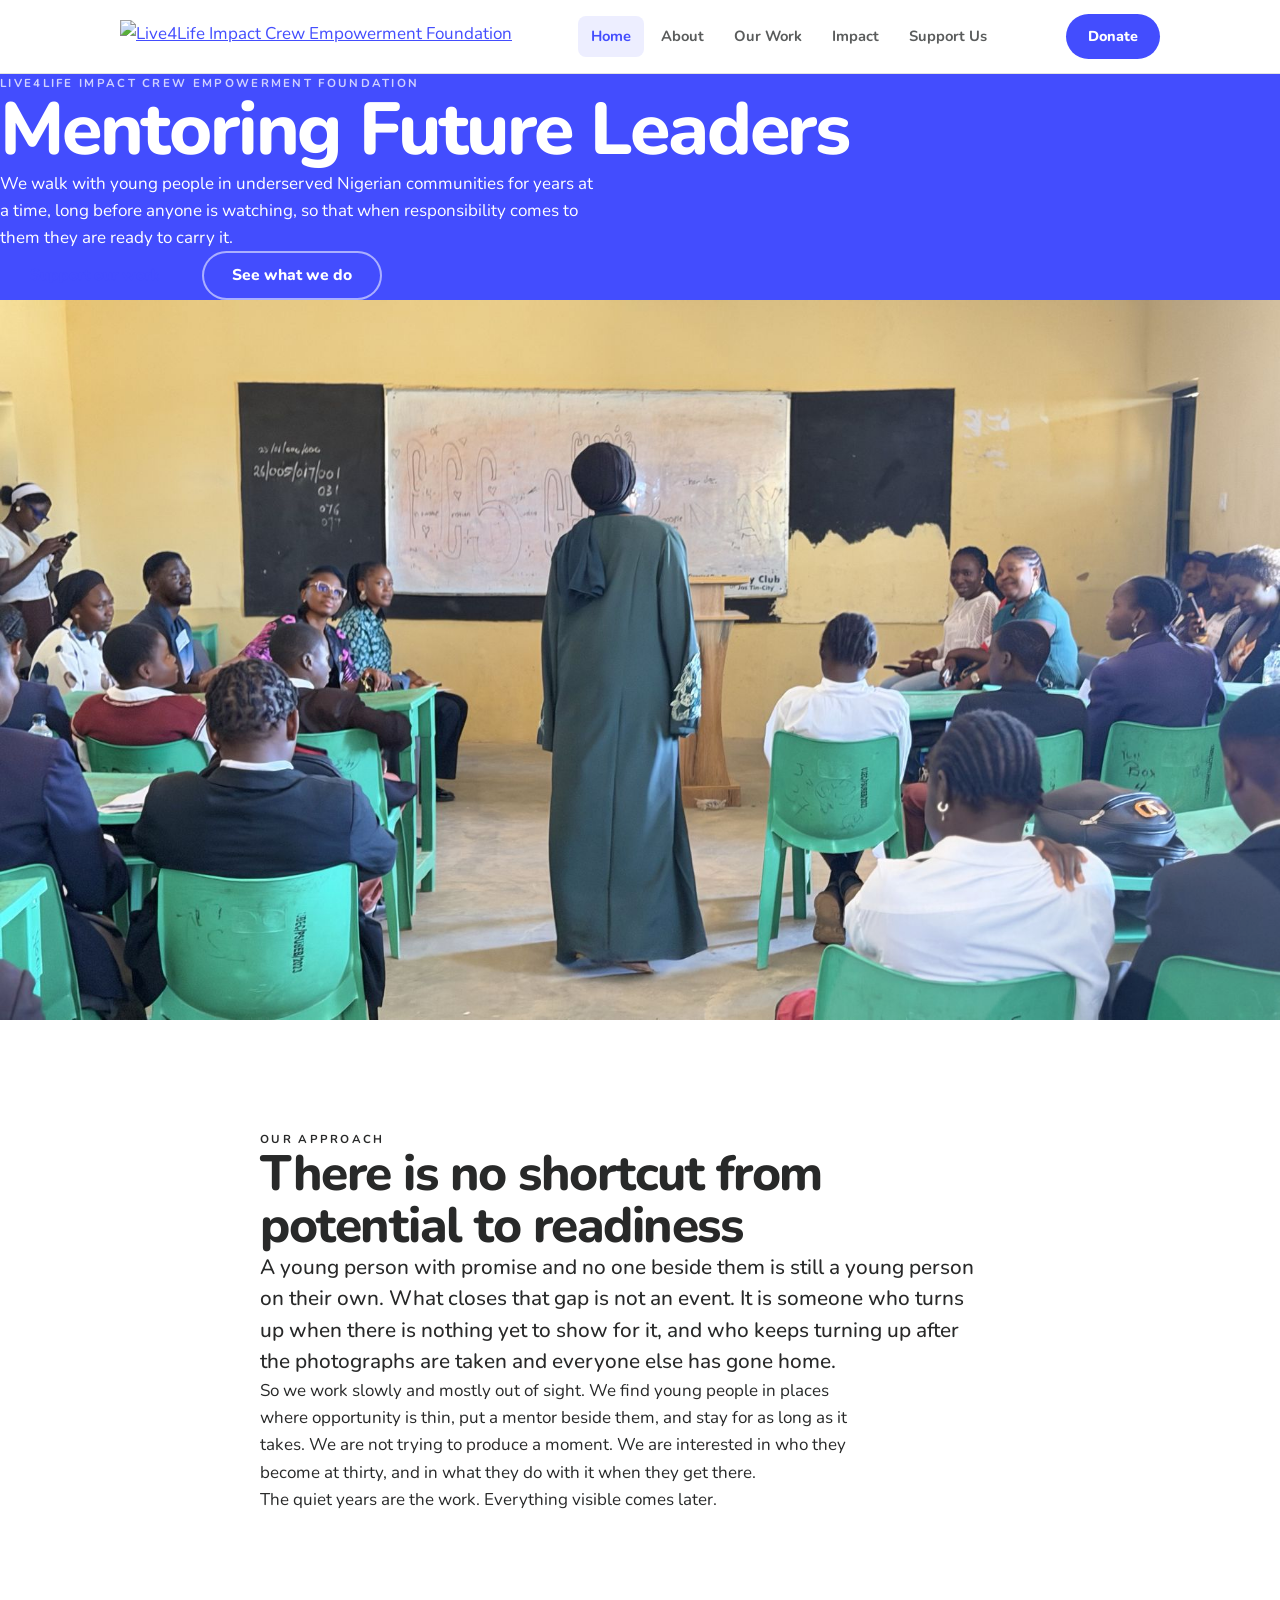
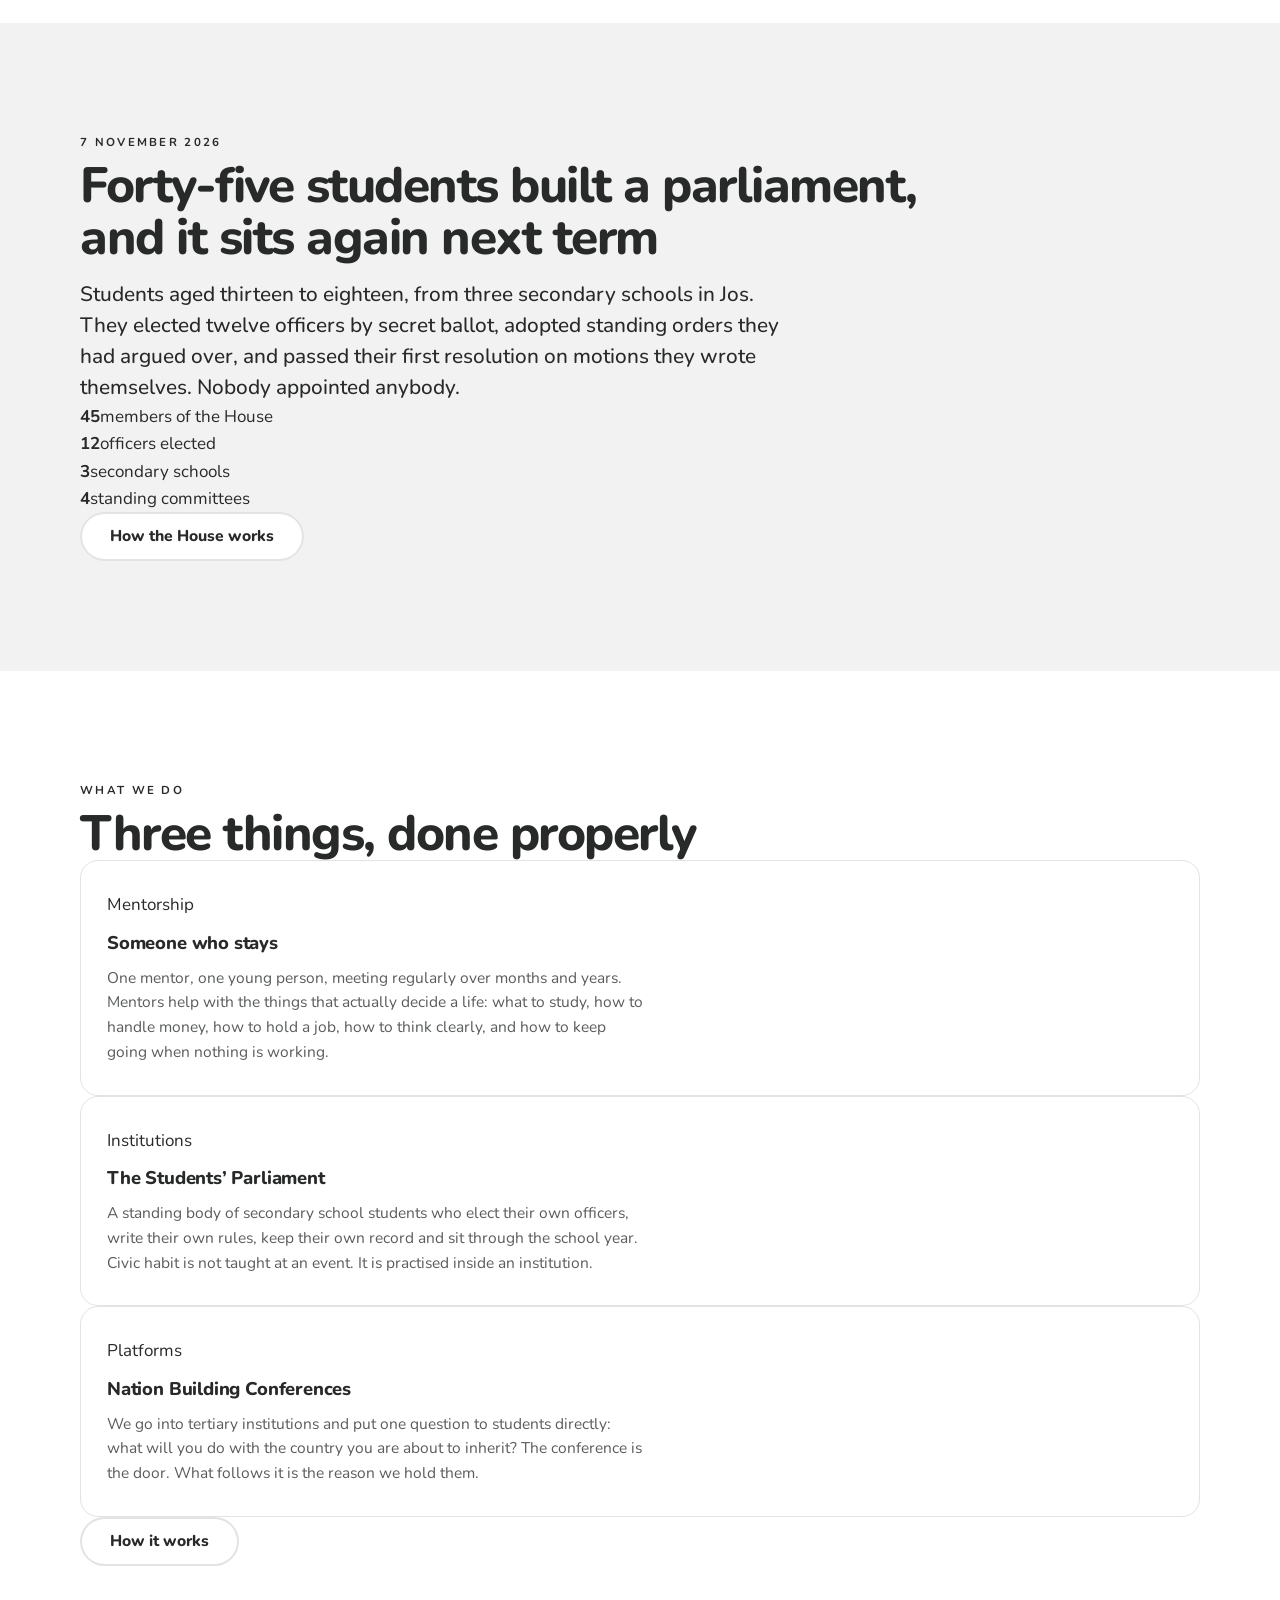
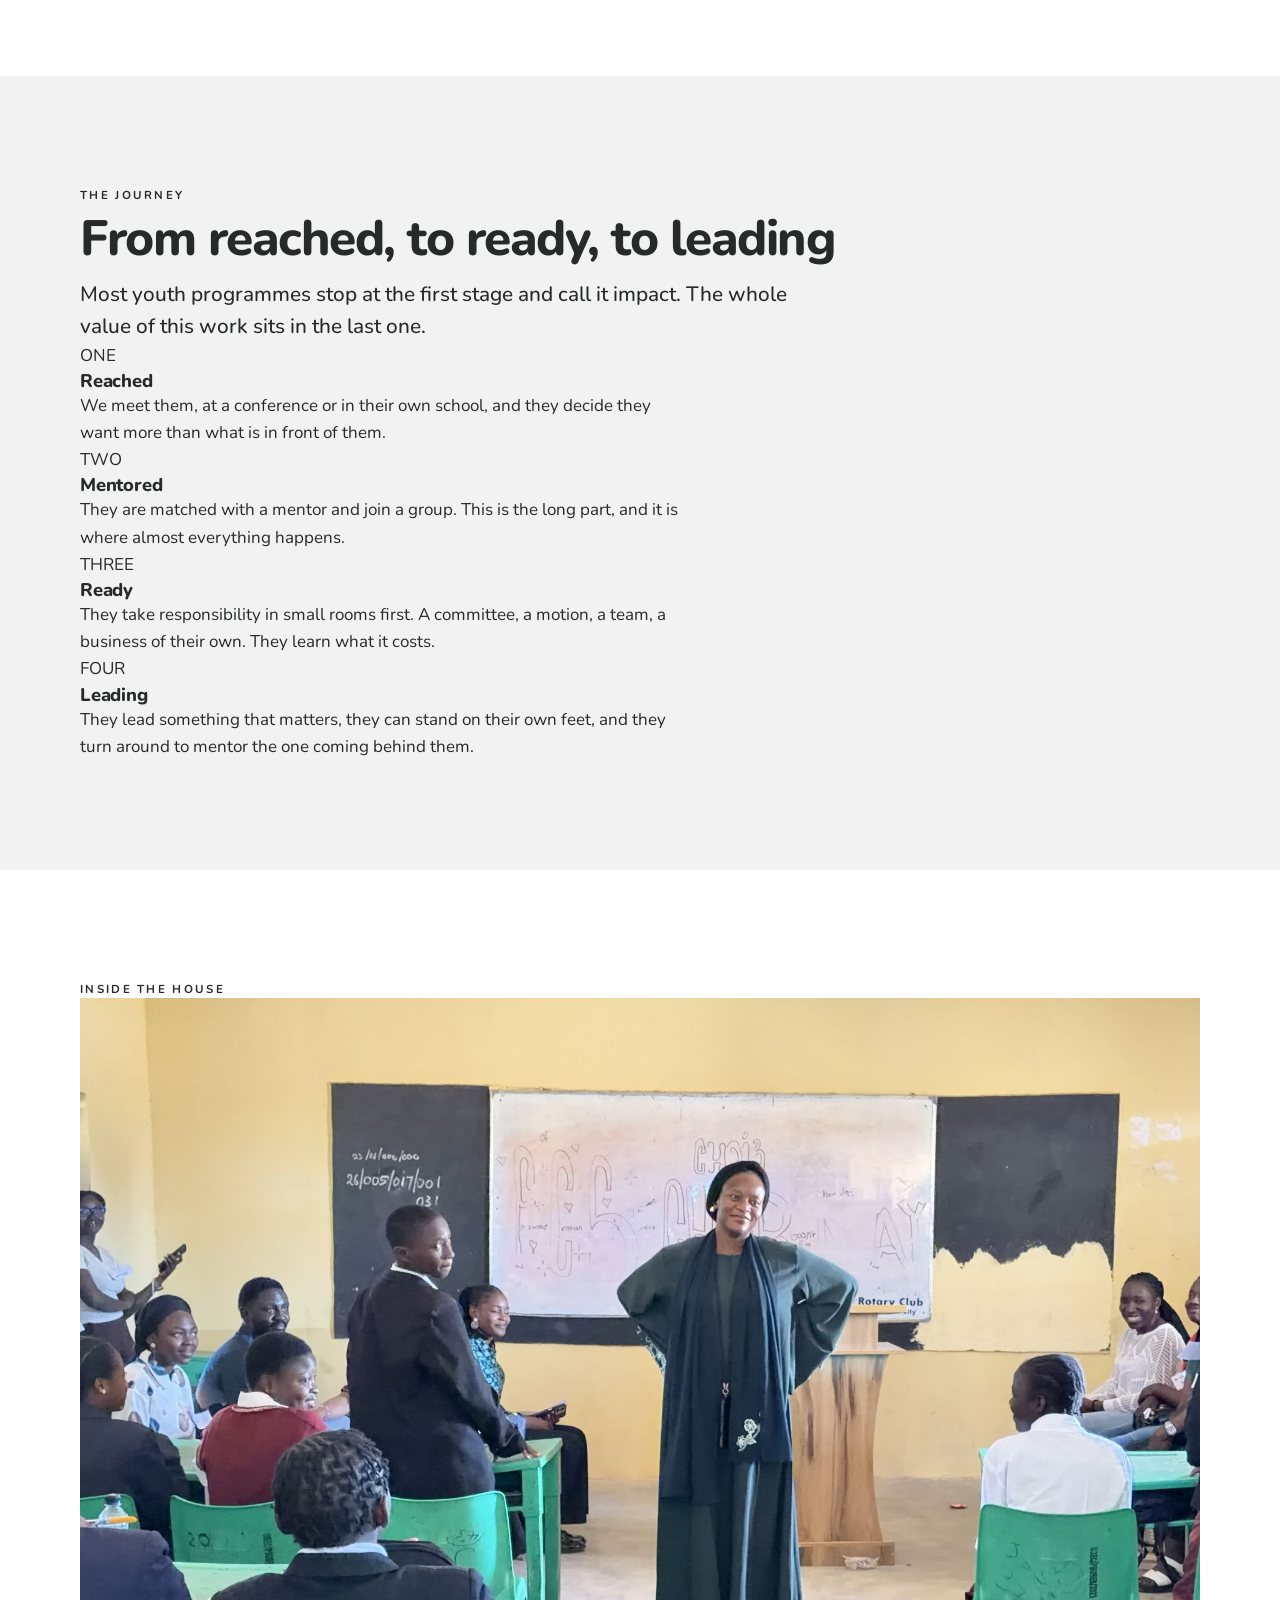
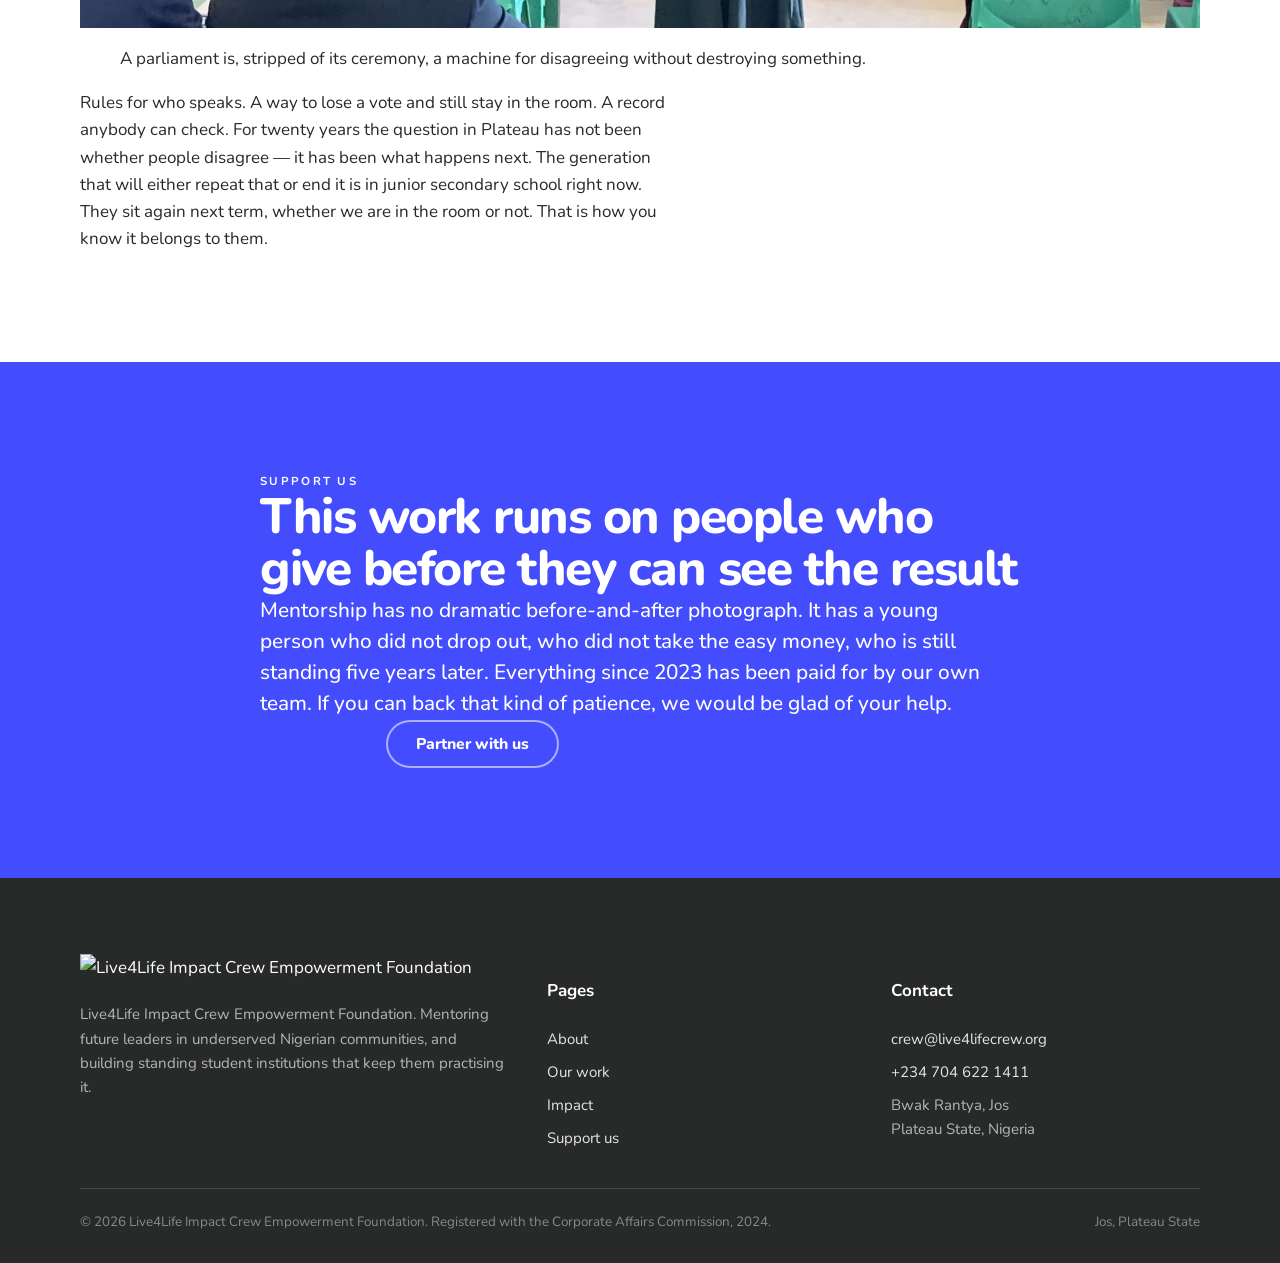
==== commit 2f9fc0c6: "Revert to the previous version" ====
--- a/index.html
+++ b/index.html
@@ -4,18 +4,18 @@
 <meta charset="utf-8">
 <meta name="viewport" content="width=device-width,initial-scale=1">
 <title>Live4Life Impact Crew Empowerment Foundation</title>
-<meta name="description" content="A Nigerian not-for-profit mentoring young people in underserved communities through digital literacy, financial education, academic support and health awareness.">
+<meta name="description" content="We mentor young people in underserved Nigerian communities into capable adults and trustworthy leaders, and build standing student institutions that keep them practising it.">
 <meta property="og:title" content="Live4Life Impact Crew Empowerment Foundation">
-<meta property="og:description" content="A Nigerian not-for-profit mentoring young people in underserved communities through digital literacy, financial education, academic support and health awareness.">
+<meta property="og:description" content="We mentor young people in underserved Nigerian communities into capable adults and trustworthy leaders, and build standing student institutions that keep them practising it.">
 <meta property="og:type" content="website">
 <meta property="og:image" content="https://live4lifecrew.org/assets/img/og.jpg">
 <meta property="og:url" content="https://live4lifecrew.org/">
 <meta name="twitter:card" content="summary_large_image">
 <link rel="canonical" href="https://live4lifecrew.org/">
-<link rel="icon" href="assets/img/logo-colour.png">
+<link rel="icon" href="assets/img/logo.png">
 <link rel="preconnect" href="https://fonts.googleapis.com">
 <link rel="preconnect" href="https://fonts.gstatic.com" crossorigin>
-<link rel="stylesheet" href="https://fonts.googleapis.com/css2?family=Nunito:wght@400;500;600;700;800;900&family=Poppins:wght@600;700&display=swap">
+<link rel="stylesheet" href="https://fonts.googleapis.com/css2?family=Nunito:ital,wght@0,400;0,600;0,700;0,800;0,900;1,400&display=swap">
 <link rel="stylesheet" href="assets/css/style.css">
 </head>
 <body>
@@ -23,7 +23,7 @@
 <nav class="site">
   <div class="nav-in">
     <a class="brand" href="index.html" aria-label="Live4Life Impact Crew Empowerment Foundation home">
-      <img src="assets/img/logo-colour.png" alt="Live4Life Impact Crew Empowerment Foundation" width="3626" height="1112">
+      <img src="assets/img/logo.png" alt="Live4Life Impact Crew Empowerment Foundation">
     </a>
     <button class="burger" aria-label="Menu" aria-expanded="false" aria-controls="navlinks">
       <span></span><span></span><span></span>
@@ -41,85 +41,126 @@
 </nav>
 <main id="main">
 
-<section class="hero">
-  <div class="hero-in">
-    <div class="stack">
-      <p class="eyebrow">Jos, Plateau State &middot; Nigeria</p>
-      <h1>Mentoring future leaders</h1>
-      <p class="lead">A safe, supportive space where young people in underserved communities can thrive &mdash; built on mentors who stay.</p>
-      <div class="btnrow">
-        <a class="btn yellow" href="support.html">Support our work</a>
-        <a class="btn ghost" href="our-work.html">What we do</a>
+<div class="hero">
+  <div class="hero-copy">
+    <p class="eyebrow w">Live4Life Impact Crew Empowerment Foundation</p>
+    <h1>Mentoring Future Leaders</h1>
+    <p class="sub">We walk with young people in underserved Nigerian communities for years at a time, long before anyone is watching, so that when responsibility comes to them they are ready to carry it.</p>
+    <div class="btnrow">
+      <a class="btn primary" href="support.html">Support our work</a>
+      <a class="btn ghost" href="our-work.html">See what we do</a>
+    </div>
+  </div>
+  <div class="hero-photo">
+    <img src="assets/img/house-wide.jpg" alt="The Students&rsquo; Parliament in session in Jos, a facilitator standing in the middle of the room and members seated around her." width="1800" height="1012">
+  </div>
+</div>
+
+<div class="band">
+  <div class="inner narrow">
+    <p class="eyebrow o">Our approach</p>
+    <h2>There is no shortcut from potential to readiness</h2>
+    <p class="lead">A young person with promise and no one beside them is still a young person on their own. What closes that gap is not an event. It is someone who turns up when there is nothing yet to show for it, and who keeps turning up after the photographs are taken and everyone else has gone home.</p>
+    <p class="muted">So we work slowly and mostly out of sight. We find young people in places where opportunity is thin, put a mentor beside them, and stay for as long as it takes. We are not trying to produce a moment. We are interested in who they become at thirty, and in what they do with it when they get there.</p>
+    <div class="pull">The quiet years are the work. Everything visible comes later.</div>
+  </div>
+</div>
+
+<div class="band paper">
+  <div class="inner">
+    <div>
+      <p class="eyebrow">7 November 2026</p>
+      <h2 style="margin-top:9px">Forty-five students built a parliament, and it sits again next term</h2>
+      <p class="lead" style="margin-top:14px">Students aged thirteen to eighteen, from three secondary schools in Jos. They elected twelve officers by secret ballot, adopted standing orders they had argued over, and passed their first resolution on motions they wrote themselves. Nobody appointed anybody.</p>
+    </div>
+    <div class="stats">
+      <div class="stat"><b>45</b><span>members of the House</span></div>
+      <div class="stat"><b>12</b><span>officers elected</span></div>
+      <div class="stat"><b>3</b><span>secondary schools</span></div>
+      <div class="stat"><b>4</b><span>standing committees</span></div>
+    </div>
+    <a class="btn line" href="our-work.html" style="align-self:flex-start">How the House works</a>
+  </div>
+</div>
+
+<div class="band">
+  <div class="inner">
+    <div>
+      <p class="eyebrow">What we do</p>
+      <h2 style="margin-top:9px">Three things, done properly</h2>
+    </div>
+    <div class="grid3">
+      <div class="card">
+        <span class="tag b">Mentorship</span>
+        <h3>Someone who stays</h3>
+        <p>One mentor, one young person, meeting regularly over months and years. Mentors help with the things that actually decide a life: what to study, how to handle money, how to hold a job, how to think clearly, and how to keep going when nothing is working.</p>
+      </div>
+      <div class="card">
+        <span class="tag y">Institutions</span>
+        <h3>The Students&rsquo; Parliament</h3>
+        <p>A standing body of secondary school students who elect their own officers, write their own rules, keep their own record and sit through the school year. Civic habit is not taught at an event. It is practised inside an institution.</p>
+      </div>
+      <div class="card">
+        <span class="tag g">Platforms</span>
+        <h3>Nation Building Conferences</h3>
+        <p>We go into tertiary institutions and put one question to students directly: what will you do with the country you are about to inherit? The conference is the door. What follows it is the reason we hold them.</p>
       </div>
     </div>
-    <div class="hero-art">
-      <img src="assets/img/house-wide.jpg" alt="A Live4Life session under way in Jos, young people seated around a facilitator." width="1800" height="1012">
+    <a class="btn line" href="our-work.html" style="align-self:flex-start">How it works</a>
+  </div>
+</div>
+
+<div class="band paper">
+  <div class="inner">
+    <div>
+      <p class="eyebrow g">The journey</p>
+      <h2 style="margin-top:9px">From reached, to ready, to leading</h2>
+      <p class="lead" style="margin-top:14px">Most youth programmes stop at the first stage and call it impact. The whole value of this work sits in the last one.</p>
+    </div>
+    <div class="path">
+      <div class="stage"><span class="n">ONE</span><h3>Reached</h3><p>We meet them, at a conference or in their own school, and they decide they want more than what is in front of them.</p></div>
+      <div class="stage"><span class="n">TWO</span><h3>Mentored</h3><p>They are matched with a mentor and join a group. This is the long part, and it is where almost everything happens.</p></div>
+      <div class="stage"><span class="n">THREE</span><h3>Ready</h3><p>They take responsibility in small rooms first. A committee, a motion, a team, a business of their own. They learn what it costs.</p></div>
+      <div class="stage"><span class="n">FOUR</span><h3>Leading</h3><p>They lead something that matters, they can stand on their own feet, and they turn around to mentor the one coming behind them.</p></div>
     </div>
   </div>
-</section>
+</div>
 
-<section class="band">
-  <div class="inner stack">
-    <p class="eyebrow" style="color:var(--blue)">What we do</p>
-    <h2>Four areas, one relationship</h2>
-    <p class="lead" style="color:var(--muted)">Everything sits on top of a mentoring relationship rather than beside it.</p>
-    <div class="areas">
-      <div class="area g"><div class="ic"></div><h3>Digital literacy</h3><p>The skills to learn, earn and be taken seriously online.</p></div>
-      <div class="area b"><div class="ic"></div><h3>Financial education</h3><p>How to earn money, keep it and plan with it.</p></div>
-      <div class="area y"><div class="ic"></div><h3>Academic support</h3><p>Staying in school, and knowing what to do after it.</p></div>
-      <div class="area o"><div class="ic"></div><h3>Health awareness</h3><p>The habits and support a young person needs to keep going.</p></div>
-    </div>
-    <a class="btn line" href="our-work.html">How it works</a>
-  </div>
-</section>
-
-<section class="band paper">
-  <div class="inner split">
-    <div class="stack">
-      <p class="eyebrow" style="color:var(--orange-ink)">Our approach</p>
-      <h2>The quiet years are the work</h2>
-      <p class="lead" style="color:var(--muted)">A young person with promise and no one beside them is still on their own. What closes that gap is not an event. It is someone who keeps turning up after everyone else has gone home.</p>
-    </div>
-    <div class="arched">
-      <img src="assets/img/house-session.jpg" alt="A facilitator speaking with young people during a Live4Life session." width="1800" height="1012">
+<div class="band">
+  <div class="inner">
+    <p class="eyebrow">Inside the House</p>
+    <div class="story">
+      <div class="pic"><img src="assets/img/first-sitting.jpg" alt="The room on the opening day of the Students&rsquo; Parliament, members seated at desks with the order of the day written on the board." width="1800" height="1012"></div>
+      <div class="txt">
+        <blockquote>A parliament is, stripped of its ceremony, a machine for disagreeing without destroying something.</blockquote>
+        <p class="muted">Rules for who speaks. A way to lose a vote and still stay in the room. A record anybody can check. For twenty years the question in Plateau has not been whether people disagree &mdash; it has been what happens next. The generation that will either repeat that or end it is in junior secondary school right now.</p>
+        <p class="muted">They sit again next term, whether we are in the room or not. That is how you know it belongs to them.</p>
+      </div>
     </div>
   </div>
-</section>
+</div>
 
-<section class="band">
-  <div class="inner stack">
-    <p class="eyebrow" style="color:var(--blue)">The people who turn up</p>
-    <h2>Mentors, not visitors</h2>
-    <div class="circles" style="margin-top:10px">
-      <figure><img src="assets/img/p-mentor-2.jpg" alt="A mentor during a Live4Life session." width="900" height="900" loading="lazy"><figcaption>Someone who stays past the first week.</figcaption></figure>
-      <figure><img src="assets/img/p-mentor-3.jpg" alt="A facilitator addressing a group." width="900" height="900" loading="lazy"><figcaption>In the room, in person, term after term.</figcaption></figure>
-      <figure><img src="assets/img/p-pair.jpg" alt="Two facilitators working together during a session." width="900" height="900" loading="lazy"><figcaption>And a team behind every one of them.</figcaption></figure>
+<div class="band blue">
+  <div class="inner narrow">
+    <p class="eyebrow w">Support us</p>
+    <h2>This work runs on people who give before they can see the result</h2>
+    <p class="lead">Mentorship has no dramatic before-and-after photograph. It has a young person who did not drop out, who did not take the easy money, who is still standing five years later. Everything since 2023 has been paid for by our own team. If you can back that kind of patience, we would be glad of your help.</p>
+    <div class="btnrow">
+      <a class="btn primary" href="support.html">Donate</a>
+      <a class="btn ghost" href="support.html">Partner with us</a>
     </div>
   </div>
-</section>
-
-<div class="strip" aria-hidden="true"></div>
-
-<section class="band pattern-blue">
-  <div class="inner stack center">
-    <h2>We have funded this ourselves</h2>
-    <p class="lead" style="color:rgba(255,255,255,.92); max-width:48ch">We would rather show you something finished than ask you to fund a promise. Now there is something to see.</p>
-    <div class="btnrow" style="justify-content:center">
-      <a class="btn yellow" href="support.html">Support our work</a>
-      <a class="btn ghost" href="about.html">Who we are</a>
-    </div>
-  </div>
-</section>
+</div>
 </main>
 <footer class="site">
   <div class="inner">
     <div class="fgrid">
       <div>
-        <img src="assets/img/logo-white.png" alt="Live4Life Impact Crew Empowerment Foundation" width="3626" height="1112">
-        <p>Mentoring young people in underserved Nigerian communities into capable adults and trustworthy leaders.</p>
+        <img src="assets/img/logo.png" alt="Live4Life Impact Crew Empowerment Foundation">
+        <p>Live4Life Impact Crew Empowerment Foundation. Mentoring future leaders in underserved Nigerian communities, and building standing student institutions that keep them practising it.</p>
       </div>
       <div>
-        <h3>Pages</h3>
+        <h4>Pages</h4>
         <ul>
           <li><a href="about.html">About</a></li>
           <li><a href="our-work.html">Our work</a></li>
@@ -128,7 +169,7 @@
         </ul>
       </div>
       <div>
-        <h3>Contact</h3>
+        <h4>Contact</h4>
         <ul>
           <li><a href="mailto:crew@live4lifecrew.org">crew@live4lifecrew.org</a></li>
           <li><a href="tel:+2347046221411">+234 704 622 1411</a></li>
--- a/assets/css/style.css
+++ b/assets/css/style.css
@@ -1,205 +1,214 @@
+/* ============================================================
+   Live4Life — built to the April 2025 brand guide
+   Primary 01 #434DFE  Primary 02 #FBC02D
+   Secondary 01 #28A745  Secondary 02 #FF6F00
+   Tertiary 01 #282929  Tertiary 02 #F2F2F2
+   Nunito (primary), Poppins (emphasis)
+   ============================================================ */
 :root{
   --blue:#434DFE; --yellow:#FBC02D; --green:#28A745; --orange:#FF6F00;
-  --ink:#282929; --muted:#5F6663; --faint:#8A918D;
-  --white:#FFFFFF; --paper:#F5F6F4; --rule:#E2E4E0;
-  --blue-wash:#EFF0FF; --green-wash:#EAF6EE; --orange-wash:#FFF2E8; --yellow-wash:#FEF6E0;
-  --blue-deep:#2E37D6;
-  --max:1050px;
+  --ink:#282929; --paper:#F2F2F2; --white:#fff;
+  --muted:#5A5C5C; --faint:#656868; --rule:#E2E3E3;
+  --blue-deep:#2C34D6;
+  /* accessible text variants of the brand colours (AA on white and on #F2F2F2) */
+  --green-ink:#1B7A32; --orange-ink:#B34D00; --yellow-ink:#7D5900;
+  --max:1120px;
+  --pad:clamp(20px,5vw,40px);
   color-scheme:light;
 }
 *{box-sizing:border-box}
-html{-webkit-text-size-adjust:100%}
+html{-webkit-text-size-adjust:100%; scroll-behavior:smooth}
 body{
   margin:0; background:var(--white); color:var(--ink);
   font-family:"Nunito","Segoe UI",Helvetica,Arial,sans-serif;
-  font-size:17px; line-height:1.62; -webkit-font-smoothing:antialiased;
-}
-h1,h2,h3,h4{margin:0; text-wrap:balance; line-height:1.14; font-weight:900; letter-spacing:-0.022em; color:var(--ink)}
-h1{font-size:clamp(2.3rem,5.6vw,3.8rem); line-height:1.06}
-h2{font-size:clamp(1.65rem,3.4vw,2.3rem)}
-h3{font-size:1.18rem; font-weight:800; letter-spacing:-0.01em}
-h4{font-size:1rem; font-weight:800}
-p{margin:0; max-width:62ch}
-img{max-width:100%; height:auto}
+  font-size:17px; line-height:1.6; -webkit-font-smoothing:antialiased;
+}
+img{max-width:100%; height:auto; display:block}
 a{color:var(--blue)}
-.lead{font-size:1.15rem; color:var(--muted); font-weight:600}
-.muted{color:var(--muted)}
-.eyebrow{font-size:0.73rem; font-weight:800; letter-spacing:0.16em; text-transform:uppercase; color:var(--blue); margin:0}
-.eyebrow.g{color:var(--green)} .eyebrow.o{color:var(--orange)} .eyebrow.w{color:rgba(255,255,255,.82)}
-.skip{position:absolute; left:-9999px; top:0; background:#fff; color:var(--ink); padding:12px 18px; z-index:60; font-weight:800; border-radius:0 0 10px 0}
-.skip:focus{left:0}
-
-/* ---------- nav ---------- */
-nav.site{
-  position:sticky; top:0; z-index:30; background:rgba(255,255,255,.96);
-  backdrop-filter:saturate(1.3) blur(8px);
-  border-bottom:1px solid var(--rule);
-}
-.nav-in{max-width:var(--max); margin:0 auto; display:flex; align-items:center; justify-content:space-between; gap:16px; padding:12px 22px}
-.brand{display:flex; align-items:center; gap:10px; text-decoration:none}
-.brand img{height:30px; width:auto; display:block}
-.navlinks{display:flex; gap:3px; align-items:center}
-.navlinks a{
-  font-size:0.9rem; font-weight:700; color:var(--muted); text-decoration:none;
-  padding:8px 12px; border-radius:7px;
-}
+
+h1,h2,h3{margin:0; font-weight:800; letter-spacing:-0.03em; line-height:1.05; text-wrap:balance}
+h1{font-size:clamp(2.6rem,7vw,4.6rem)}
+h2{font-size:clamp(2rem,4.6vw,3.1rem)}
+h3{font-size:1.15rem; font-weight:800; letter-spacing:-0.01em; line-height:1.25}
+p{margin:0; max-width:60ch}
+.lead{font-size:clamp(1.1rem,1.9vw,1.3rem); line-height:1.5; font-weight:500}
+.eyebrow{
+  font-family:"Poppins","Nunito",sans-serif;
+  font-size:.72rem; font-weight:700; letter-spacing:.2em; text-transform:uppercase; margin:0;
+}
+.skip{position:absolute; left:-9999px; background:#fff; padding:12px 18px; z-index:60; font-weight:800}
+.skip:focus{left:0; top:0}
+
+/* ---------------- nav ---------------- */
+nav.site{position:sticky; top:0; z-index:40; background:var(--white); border-bottom:1px solid var(--rule)}
+.nav-in{max-width:var(--max); margin:0 auto; display:flex; align-items:center; justify-content:space-between; gap:20px; padding:14px var(--pad)}
+.brand{display:flex; align-items:center; flex:0 0 auto}
+.brand img{height:34px; width:auto}
+.navlinks{display:flex; gap:4px; align-items:center}
+.navlinks a{font-size:.92rem; font-weight:700; color:var(--muted); text-decoration:none; padding:9px 13px; border-radius:8px; white-space:nowrap}
 .navlinks a:hover{color:var(--ink); background:var(--paper)}
-.navlinks a[aria-current="page"]{color:var(--blue); background:var(--blue-wash)}
-.navcta{font-size:0.87rem; font-weight:800; background:var(--orange); color:#fff; text-decoration:none; padding:10px 18px; border-radius:999px; white-space:nowrap}
+.navlinks a[aria-current="page"]{color:var(--blue); background:#EDEEFF}
+.navcta{
+  font-size:.9rem; font-weight:800; background:var(--blue); color:#fff; text-decoration:none;
+  padding:11px 22px; border-radius:999px; white-space:nowrap;
+}
+.navcta:hover{background:var(--blue-deep)}
+.burger{display:none; background:none; border:0; padding:8px; cursor:pointer}
+.burger span{display:block; width:23px; height:2.5px; background:var(--ink); border-radius:2px; margin:4.5px 0}
+@media(max-width:900px){
+  .burger{display:block}
+  .navlinks{display:none; position:absolute; left:0; right:0; top:100%; background:#fff; border-bottom:1px solid var(--rule); flex-direction:column; align-items:stretch; padding:8px 14px 18px}
+  .navlinks.open{display:flex}
+  .navlinks a{padding:13px 10px; font-size:1.02rem}
+  .nav-in > .navcta{display:none}
+  .navlinks > .navcta{display:block; text-align:center; margin-top:10px}
+}
 .navlinks > .navcta{display:none}
-.navcta:hover{background:#E86300}
-.burger{display:none; background:none; border:0; padding:8px; cursor:pointer; border-radius:8px}
-.burger span{display:block; width:22px; height:2.5px; background:var(--ink); border-radius:2px; margin:4px 0}
-
-@media(max-width:860px){
-  .burger{display:block}
-  .navlinks{
-    display:none; position:absolute; left:0; right:0; top:100%;
-    background:#fff; border-bottom:1px solid var(--rule);
-    flex-direction:column; align-items:stretch; padding:10px 14px 16px; gap:2px;
-  }
-  .navlinks.open{display:flex}
-  .navlinks a{padding:12px 10px; font-size:1rem}
-  .nav-in > .navcta{display:none}
-  .navlinks > .navcta{display:block; text-align:center; margin-top:8px}
-}
-
-/* ---------- layout ---------- */
-.band{padding:70px 22px}
-.band.tight{padding:46px 22px}
+
+/* ---------------- bands ---------------- */
+.band{padding:clamp(62px,9vw,110px) var(--pad)}
 .band.paper{background:var(--paper)}
-.band.blue{background:var(--blue)}
-.band.blue h1,.band.blue h2,.band.blue h3,.band.blue h4,.band.blue p{color:#fff}
-.band.blue .lead{color:rgba(255,255,255,.92)}
-.inner{max-width:var(--max); margin:0 auto; display:flex; flex-direction:column; gap:28px}
-.narrow{max-width:740px}
-@media(max-width:560px){ .band{padding:52px 20px} }
-
-/* ---------- hero ---------- */
-.hero{background:var(--blue); display:grid; grid-template-columns:1fr}
-@media(min-width:920px){ .hero{grid-template-columns:1.08fr .92fr} }
-.hero-copy{padding:66px 22px; display:flex; flex-direction:column; gap:24px; justify-content:center; max-width:640px; margin-left:auto; width:100%}
-@media(min-width:920px){ .hero-copy{padding:92px 44px 92px 22px} }
+.band.blue{background:var(--blue); color:#fff}
+.band.blue h1,.band.blue h2,.band.blue h3,.band.blue p{color:#fff}
+.inner{max-width:var(--max); margin:0 auto}
+.narrow{max-width:760px}
+.stack{display:flex; flex-direction:column; gap:26px; align-items:flex-start}
+.center{align-items:center; text-align:center}
+.center p{margin-left:auto; margin-right:auto}
+
+/* ---------------- the arch ---------------- */
+/* full-strength pattern, used only as a divider where no text sits on it */
+.strip{height:64px; background:var(--paper) url("../img/pattern-multi.png") repeat; background-size:56px}
+/* pattern behind text: held right back so the type stays legible */
+.pattern{position:relative; background:var(--paper); isolation:isolate}
+.pattern::before{content:""; position:absolute; inset:0; z-index:-1; opacity:.5;
+  background:url("../img/pattern-multi.png") repeat; background-size:56px}
+.pattern-blue{position:relative; background:var(--blue); color:#fff; isolation:isolate; overflow:hidden}
+.pattern-blue::before{content:""; position:absolute; inset:0; z-index:-1; opacity:.13;
+  background:url("../img/pattern-white.png") repeat; background-size:56px}
+
+/* ---------------- hero ---------------- */
+.hero{position:relative; background:var(--blue); color:#fff; overflow:hidden}
+.hero::after{
+  content:""; position:absolute; right:-6%; bottom:-28%; width:min(46vw,540px); aspect-ratio:1.135;
+  background:rgba(255,255,255,.10);
+  -webkit-mask:url("../img/arch-white.png") center/contain no-repeat;
+          mask:url("../img/arch-white.png") center/contain no-repeat;
+  pointer-events:none;
+}
+.hero-in{position:relative; z-index:1; max-width:var(--max); margin:0 auto; padding:clamp(70px,10vw,128px) var(--pad); display:grid; gap:48px; align-items:center}
+@media(min-width:900px){ .hero-in{grid-template-columns:1.1fr .9fr} }
+.hero .eyebrow{color:rgba(255,255,255,.75)}
 .hero h1{color:#fff}
-.hero .sub{font-size:1.2rem; font-weight:600; color:rgba(255,255,255,.94); max-width:44ch}
-.hero-photo{min-height:300px; background:var(--blue-deep); position:relative; overflow:hidden}
-.hero-photo img{position:absolute; inset:0; width:100%; height:100%; object-fit:cover}
-.pagehead{background:var(--paper); border-bottom:1px solid var(--rule); padding:62px 22px 56px}
-.pagehead .inner{gap:18px}
-
-/* ---------- buttons ---------- */
-.btnrow{display:flex; gap:11px; flex-wrap:wrap}
-.btn{font-size:0.96rem; font-weight:800; cursor:pointer; border:0; padding:14px 26px; border-radius:999px; text-decoration:none; display:inline-block; line-height:1.2}
-.btn.primary{background:var(--yellow); color:#282929}
-.btn.primary:hover{background:#F0B41F}
-.btn.ghost{background:transparent; color:#fff; box-shadow:inset 0 0 0 2px rgba(255,255,255,.6)}
+.hero .lead{color:rgba(255,255,255,.92); max-width:38ch}
+.hero-art{position:relative; justify-self:center; width:min(100%,420px); aspect-ratio:1; border-radius:50%; overflow:hidden; box-shadow:0 24px 60px rgba(0,0,0,.22)}
+.hero-art img{width:100%; height:100%; object-fit:cover}
+
+/* page headers */
+.pagehead{background:var(--paper); padding:clamp(56px,8vw,92px) var(--pad) clamp(48px,6vw,72px)}
+.pagehead .eyebrow{color:var(--blue)}
+
+/* ---------------- buttons ---------------- */
+.btnrow{display:flex; gap:12px; flex-wrap:wrap}
+.btn{
+  font-family:inherit; font-size:.98rem; font-weight:800; cursor:pointer; border:0;
+  padding:15px 30px; border-radius:999px; text-decoration:none; display:inline-block; line-height:1.2;
+}
+.btn.yellow{background:var(--yellow); color:var(--ink)}
+.btn.yellow:hover{background:#EFB41F}
+.btn.blue{background:var(--blue); color:#fff}
+.btn.blue:hover{background:var(--blue-deep)}
+.btn.ghost{background:transparent; color:#fff; box-shadow:inset 0 0 0 2px rgba(255,255,255,.55)}
 .btn.ghost:hover{background:rgba(255,255,255,.12)}
-.btn.solid{background:var(--orange); color:#fff}
-.btn.blue{background:var(--blue); color:#fff}
 .btn.line{background:#fff; color:var(--ink); box-shadow:inset 0 0 0 2px var(--rule)}
 .btn.line:hover{background:var(--paper)}
 
-/* ---------- cards ---------- */
-.grid3{display:grid; gap:18px}
-@media(min-width:840px){ .grid3{grid-template-columns:repeat(3,1fr)} }
-.grid2{display:grid; gap:18px}
-@media(min-width:760px){ .grid2{grid-template-columns:repeat(2,1fr)} }
-.card{background:#fff; border:1px solid var(--rule); border-radius:14px; padding:26px 24px; display:flex; flex-direction:column; gap:12px}
-.card p{font-size:0.98rem; color:var(--muted)}
-.tag{align-self:flex-start; font-size:0.68rem; font-weight:900; letter-spacing:0.12em; text-transform:uppercase; padding:5px 11px; border-radius:999px}
-.tag.b{background:var(--blue-wash); color:var(--blue)}
-.tag.g{background:var(--green-wash); color:#1B7A32}
-.tag.o{background:var(--orange-wash); color:#B85400}
-.tag.y{background:var(--yellow-wash); color:#8A6200}
-
-/* ---------- pathway ---------- */
-.path{display:grid; gap:16px}
-@media(min-width:900px){ .path{grid-template-columns:repeat(4,1fr)} }
-.stage{background:#fff; border:1px solid var(--rule); border-top:5px solid var(--blue); border-radius:12px; padding:22px 20px; display:flex; flex-direction:column; gap:9px}
-.stage:nth-child(2){border-top-color:var(--green)}
-.stage:nth-child(3){border-top-color:var(--yellow)}
-.stage:nth-child(4){border-top-color:var(--orange)}
-.stage .n{font-size:0.7rem; font-weight:900; letter-spacing:0.15em; color:var(--faint)}
-.stage p{font-size:0.94rem; color:var(--muted)}
-
-/* ---------- stat band ---------- */
-.stats{display:grid; gap:14px; grid-template-columns:repeat(2,1fr)}
-@media(min-width:760px){ .stats{grid-template-columns:repeat(4,1fr)} }
-.stat{background:var(--green-wash); border-radius:12px; padding:22px 18px; text-align:center}
-.stat b{display:block; font-size:2.1rem; font-weight:900; color:var(--green); letter-spacing:-0.03em; font-variant-numeric:tabular-nums; line-height:1}
-.stat span{display:block; font-size:0.88rem; color:var(--muted); font-weight:700; margin-top:7px}
-
-/* ---------- rows ---------- */
-.rows{border-top:1px solid var(--rule)}
-.row{display:grid; grid-template-columns:minmax(150px,210px) 1fr; gap:6px 28px; padding:17px 0; border-bottom:1px solid var(--rule); align-items:baseline}
+/* ---------------- four key areas ---------------- */
+.areas{display:grid; gap:18px; margin-top:8px}
+@media(min-width:680px){ .areas{grid-template-columns:repeat(2,1fr)} }
+@media(min-width:1000px){ .areas{grid-template-columns:repeat(4,1fr)} }
+.area{background:#fff; border:1px solid var(--rule); border-radius:18px; padding:28px 24px; display:flex; flex-direction:column; gap:12px}
+.area .ic{width:46px; height:41px; background-size:contain; background-repeat:no-repeat; background-position:center}
+.area p{font-size:.96rem; color:var(--muted)}
+.area.g .ic{background-image:url("../img/arch-green.png")}
+.area.b .ic{background-image:url("../img/arch-blue.png")}
+.area.y .ic{background-image:url("../img/arch-yellow.png")}
+.area.o .ic{background-image:url("../img/arch-orange.png")}
+
+/* ---------------- cards & grids ---------------- */
+.g2{display:grid; gap:20px}
+@media(min-width:780px){ .g2{grid-template-columns:repeat(2,1fr)} }
+.g3{display:grid; gap:20px}
+@media(min-width:860px){ .g3{grid-template-columns:repeat(3,1fr)} }
+.card{background:#fff; border:1px solid var(--rule); border-radius:18px; padding:30px 26px; display:flex; flex-direction:column; gap:12px}
+.card p{font-size:.97rem; color:var(--muted)}
+.card.on-blue{background:rgba(255,255,255,.1); border-color:rgba(255,255,255,.22)}
+.card.on-blue p{color:rgba(255,255,255,.85)}
+
+/* split: text + round photo */
+.split{display:grid; gap:clamp(32px,5vw,64px); align-items:center}
+@media(min-width:860px){ .split{grid-template-columns:1fr 1fr} }
+.round{width:min(100%,420px); aspect-ratio:1; border-radius:50%; overflow:hidden; justify-self:center}
+.round img{width:100%; height:100%; object-fit:cover}
+.arched{width:min(100%,420px); aspect-ratio:.86; overflow:hidden; justify-self:center;
+  border-radius:50% 50% 16% 16% / 62% 62% 10% 10%}
+.arched img{width:100%; height:100%; object-fit:cover}
+
+/* circular portrait row - the device from the guidesheet */
+.circles{display:grid; grid-template-columns:repeat(3,1fr); gap:clamp(14px,2.5vw,28px); width:100%}
+.circles figure{margin:0; display:flex; flex-direction:column; gap:12px; align-items:center; text-align:center}
+.circles img{width:100%; aspect-ratio:1; border-radius:50%; object-fit:cover}
+.circles figcaption{font-size:.85rem; color:var(--muted); line-height:1.4}
+
+/* full-width photograph band */
+.wide{width:100%; border-radius:20px; overflow:hidden}
+.wide img{width:100%; aspect-ratio:16/9; object-fit:cover}
+@media(max-width:620px){ .wide img{aspect-ratio:4/3} }
+
+/* ---------------- rows ---------------- */
+.rows{border-top:1px solid var(--rule); width:100%}
+.row{display:grid; grid-template-columns:minmax(140px,200px) 1fr; gap:4px 28px; padding:18px 0; border-bottom:1px solid var(--rule); align-items:baseline}
 @media(max-width:640px){ .row{grid-template-columns:1fr} }
-.row .k{font-weight:800; font-size:0.99rem}
-.row .v{font-size:0.97rem; color:var(--muted)}
-
-ul.ticks{margin:0; padding:0; list-style:none; display:flex; flex-direction:column; gap:12px}
-ul.ticks li{position:relative; padding-left:32px; font-size:1rem; color:var(--muted); max-width:66ch}
-ul.ticks li::before{content:""; position:absolute; left:0; top:10px; width:9px; height:9px; border-radius:2px; background:var(--green)}
-ul.ticks li b{font-weight:800; color:var(--ink)}
-
-.pull{border-left:5px solid var(--yellow); padding:6px 0 6px 24px; font-size:1.32rem; font-weight:800; line-height:1.4; letter-spacing:-0.015em; max-width:34ch}
-
-/* ---------- photographs ---------- */
-figure{margin:0}
-.fig img{display:block; width:100%; border-radius:14px; border:1px solid var(--rule)}
-.fig figcaption{margin-top:11px; font-size:0.84rem; color:var(--faint); line-height:1.5}
-.fig-band img{aspect-ratio:21/9; object-fit:cover; object-position:center 42%}
-.fig-crop img{aspect-ratio:3/2; object-fit:cover}
-@media(max-width:720px){ .fig-band img{aspect-ratio:4/3} }
-
-/* ---------- story ---------- */
-.story{display:grid; gap:0; border:1px solid var(--rule); border-radius:14px; overflow:hidden; background:#fff}
-@media(min-width:800px){ .story{grid-template-columns:.95fr 1.05fr} }
-.story .pic{background:var(--green); min-height:250px; position:relative}
-.story .pic img{position:absolute; inset:0; width:100%; height:100%; object-fit:cover}
-.story .txt{padding:34px 30px; display:flex; flex-direction:column; gap:15px}
-.story blockquote{margin:0; font-size:1.24rem; font-weight:800; line-height:1.38; letter-spacing:-0.015em}
-
-/* ---------- give ---------- */
-.give{display:grid; gap:18px}
-@media(min-width:760px){ .give{grid-template-columns:repeat(2,1fr)} }
-.tier{background:#fff; border:1px solid var(--rule); border-radius:14px; padding:26px 24px; display:flex; flex-direction:column; gap:10px}
-.tier p{font-size:0.97rem; color:var(--muted)}
-.bank{background:var(--paper); border:1px solid var(--rule); border-radius:14px; padding:26px 24px; display:flex; flex-direction:column; gap:4px; max-width:440px}
-.bank .l{font-size:0.74rem; font-weight:800; letter-spacing:0.12em; text-transform:uppercase; color:var(--faint); margin-top:12px}
+.row .k{font-weight:800}
+.row .v{color:var(--muted); font-size:.97rem}
+
+ul.ticks{margin:0; padding:0; list-style:none; display:flex; flex-direction:column; gap:14px; width:100%}
+ul.ticks li{position:relative; padding-left:30px; color:var(--muted); max-width:64ch}
+ul.ticks li::before{content:""; position:absolute; left:0; top:9px; width:10px; height:10px; border-radius:3px; background:var(--green)}
+ul.ticks li b{color:var(--ink); font-weight:800}
+
+/* ---------------- bank ---------------- */
+.bank{background:#fff; border:2px solid var(--blue); border-radius:18px; padding:30px 28px; display:flex; flex-direction:column; gap:3px; max-width:430px}
+.bank .l{font-family:"Poppins","Nunito",sans-serif; font-size:.68rem; font-weight:600; letter-spacing:.16em; text-transform:uppercase; color:var(--faint); margin-top:16px}
 .bank .l:first-child{margin-top:0}
-.bank .d{font-size:1.06rem; font-weight:800}
-.bank .acct{font-variant-numeric:tabular-nums; letter-spacing:0.07em}
-
-/* ---------- form ---------- */
-form.l4l{display:flex; flex-direction:column; gap:15px; max-width:560px}
-.field{display:flex; flex-direction:column; gap:5px}
-.field label{font-size:0.84rem; font-weight:800}
+.bank .d{font-size:1.08rem; font-weight:800}
+.bank .acct{letter-spacing:.09em; font-variant-numeric:tabular-nums}
+
+/* ---------------- form ---------------- */
+form.l4l{display:flex; flex-direction:column; gap:16px; width:100%; max-width:540px}
+.field{display:flex; flex-direction:column; gap:6px}
+.field label{font-size:.85rem; font-weight:800}
 .field input,.field select,.field textarea{
-  font-family:inherit; font-size:0.97rem; color:var(--ink); background:#fff;
-  border:1.5px solid var(--rule); border-radius:9px; padding:12px 13px;
-}
-.field textarea{min-height:104px; resize:vertical}
-.field input:focus,.field select:focus,.field textarea:focus{outline:2px solid var(--blue); outline-offset:1px; border-color:var(--blue)}
-.hint{font-size:0.85rem; color:var(--faint)}
+  font-family:inherit; font-size:.98rem; color:var(--ink); background:#fff;
+  border:1.5px solid var(--rule); border-radius:11px; padding:13px 14px;
+}
+.field textarea{min-height:110px; resize:vertical}
+.field :focus{outline:2px solid var(--blue); outline-offset:1px; border-color:var(--blue)}
+.hint{font-size:.86rem; color:var(--faint)}
 .hp{position:absolute; left:-9999px; opacity:0; pointer-events:none; height:0; width:0}
 
-/* ---------- sdg ---------- */
-.sdg{display:flex; gap:12px; flex-wrap:wrap}
-.sdgchip{border:1.5px solid var(--rule); border-radius:12px; padding:15px 17px; display:flex; flex-direction:column; gap:3px; min-width:200px; flex:1 1 220px; background:#fff}
-.sdgchip .code{font-weight:900; font-size:0.96rem; color:var(--blue)}
-.sdgchip .desc{font-size:0.88rem; color:var(--muted)}
-
-/* ---------- footer ---------- */
-footer.site{background:var(--paper); border-top:1px solid var(--rule); padding:56px 22px 32px}
-.fgrid{display:grid; gap:30px}
-@media(min-width:780px){ .fgrid{grid-template-columns:1.35fr 1fr 1fr} }
-footer.site p, footer.site li{font-size:0.93rem; color:var(--muted)}
-footer.site ul{list-style:none; margin:0; padding:0; display:flex; flex-direction:column; gap:7px}
-footer.site h4{margin-bottom:10px}
-footer.site a{text-decoration:none}
-footer.site a:hover{text-decoration:underline}
-footer.site img{height:28px; width:auto; display:block; margin-bottom:14px}
-.legal{border-top:1px solid var(--rule); padding-top:20px; margin-top:30px; font-size:0.85rem; color:var(--faint); display:flex; justify-content:space-between; gap:14px; flex-wrap:wrap}
-
-button:focus-visible, a:focus-visible{outline:2px solid var(--orange); outline-offset:2px}
-@media (prefers-reduced-motion: reduce){ *{transition:none!important; animation:none!important} }
+/* ---------------- footer ---------------- */
+footer.site{background:var(--ink); color:#fff; padding:clamp(52px,7vw,76px) var(--pad) 30px}
+footer.site .inner{display:flex; flex-direction:column; gap:38px}
+.fgrid{display:grid; gap:34px}
+@media(min-width:760px){ .fgrid{grid-template-columns:1.4fr 1fr 1fr} }
+footer.site img{height:30px; width:auto; margin-bottom:18px}
+footer.site p, footer.site li{color:rgba(255,255,255,.66); font-size:.94rem}
+footer.site ul{list-style:none; margin:0; padding:0; display:flex; flex-direction:column; gap:9px}
+footer.site h3{font-size:.72rem; letter-spacing:.2em; text-transform:uppercase; color:rgba(255,255,255,.5); margin-bottom:14px; font-family:"Poppins","Nunito",sans-serif; font-weight:600}
+footer.site a{color:rgba(255,255,255,.88); text-decoration:none}
+footer.site a:hover{color:#fff; text-decoration:underline}
+.legal{border-top:1px solid rgba(255,255,255,.14); padding-top:22px; display:flex; justify-content:space-between; gap:14px; flex-wrap:wrap; font-size:.84rem; color:rgba(255,255,255,.45)}
+
+a:focus-visible, button:focus-visible{outline:3px solid var(--yellow); outline-offset:3px}
+@media (prefers-reduced-motion: reduce){ html{scroll-behavior:auto} *{transition:none!important; animation:none!important} }
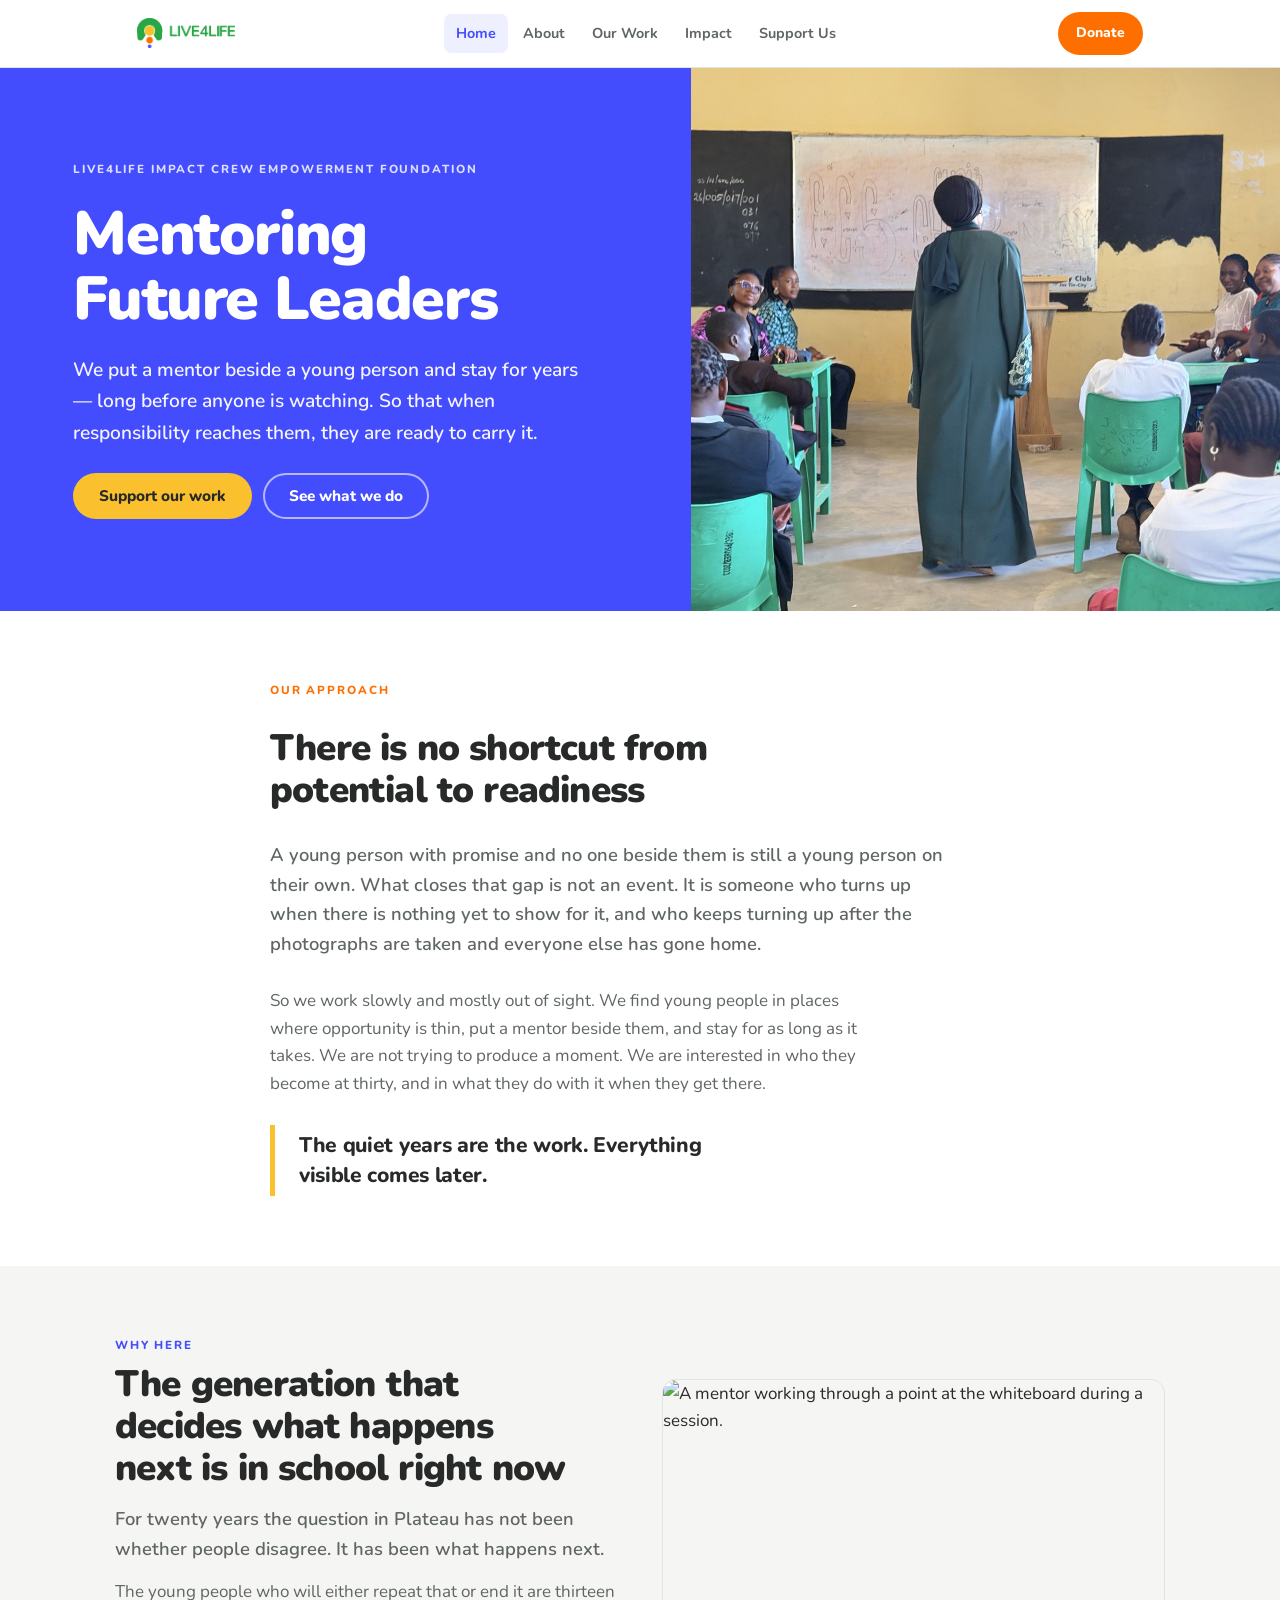
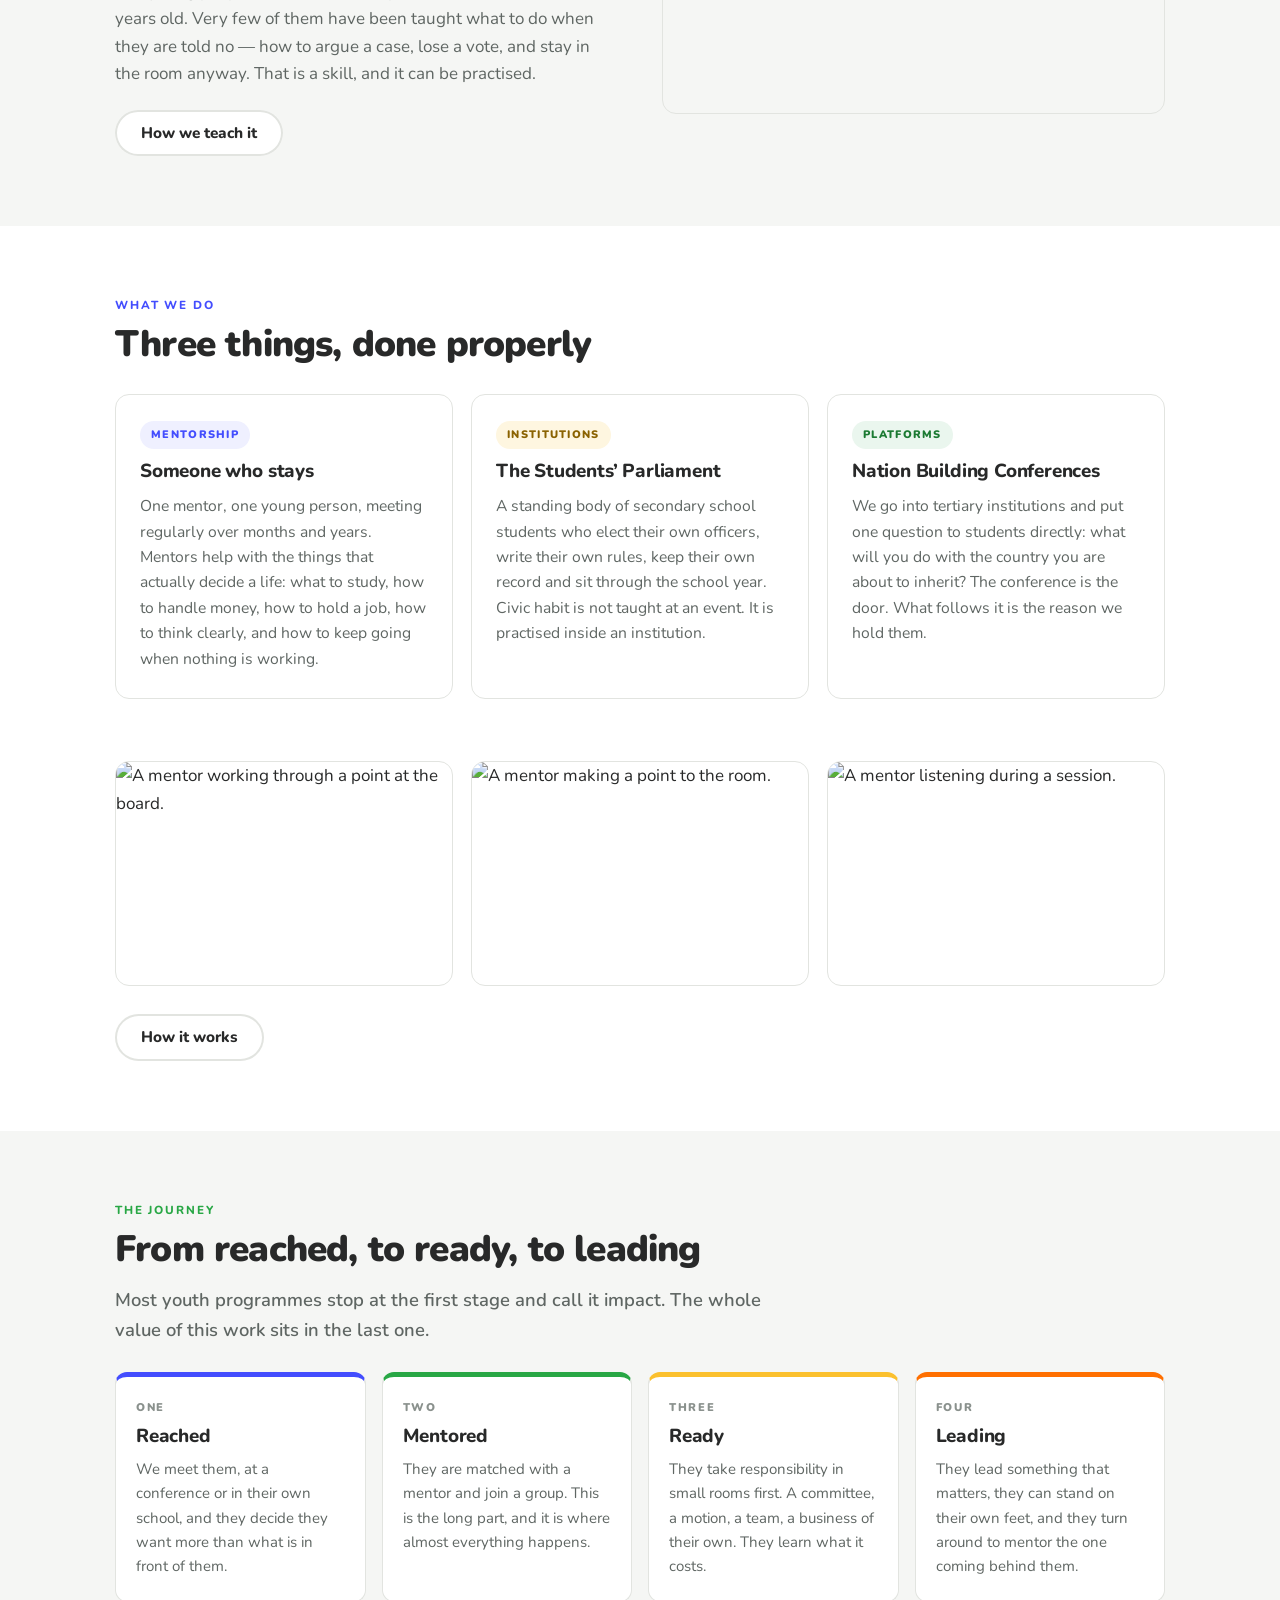
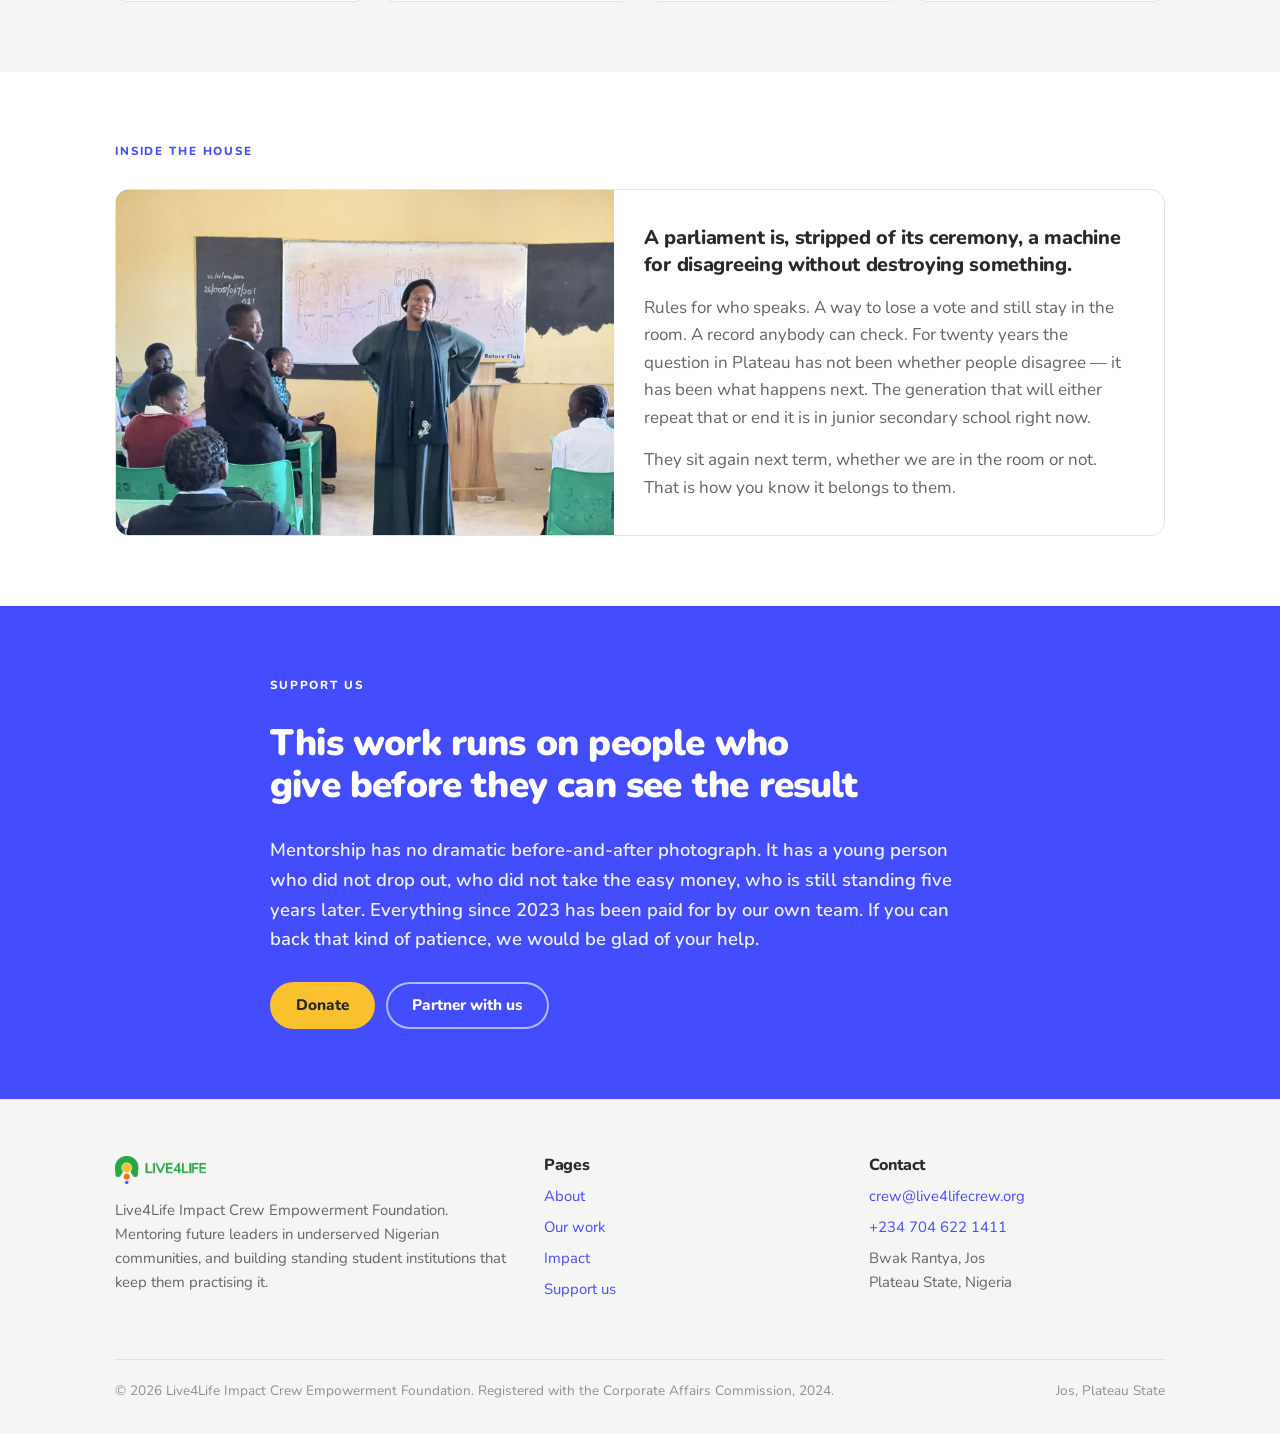
==== commit 7dfa1153: "Update the five pages: new copy, new photographs, bank details behind a click" ====
--- a/index.html
+++ b/index.html
@@ -12,7 +12,7 @@
 <meta property="og:url" content="https://live4lifecrew.org/">
 <meta name="twitter:card" content="summary_large_image">
 <link rel="canonical" href="https://live4lifecrew.org/">
-<link rel="icon" href="assets/img/logo.png">
+<link rel="icon" href="assets/img/logo-colour.png">
 <link rel="preconnect" href="https://fonts.googleapis.com">
 <link rel="preconnect" href="https://fonts.gstatic.com" crossorigin>
 <link rel="stylesheet" href="https://fonts.googleapis.com/css2?family=Nunito:ital,wght@0,400;0,600;0,700;0,800;0,900;1,400&display=swap">
@@ -23,7 +23,7 @@
 <nav class="site">
   <div class="nav-in">
     <a class="brand" href="index.html" aria-label="Live4Life Impact Crew Empowerment Foundation home">
-      <img src="assets/img/logo.png" alt="Live4Life Impact Crew Empowerment Foundation">
+      <img src="assets/img/logo-colour.png" alt="Live4Life Impact Crew Empowerment Foundation">
     </a>
     <button class="burger" aria-label="Menu" aria-expanded="false" aria-controls="navlinks">
       <span></span><span></span><span></span>
@@ -45,7 +45,7 @@
   <div class="hero-copy">
     <p class="eyebrow w">Live4Life Impact Crew Empowerment Foundation</p>
     <h1>Mentoring Future Leaders</h1>
-    <p class="sub">We walk with young people in underserved Nigerian communities for years at a time, long before anyone is watching, so that when responsibility comes to them they are ready to carry it.</p>
+    <p class="sub">We put a mentor beside a young person and stay for years &mdash; long before anyone is watching. So that when responsibility reaches them, they are ready to carry it.</p>
     <div class="btnrow">
       <a class="btn primary" href="support.html">Support our work</a>
       <a class="btn ghost" href="our-work.html">See what we do</a>
@@ -68,18 +68,18 @@
 
 <div class="band paper">
   <div class="inner">
-    <div>
-      <p class="eyebrow">7 November 2026</p>
-      <h2 style="margin-top:9px">Forty-five students built a parliament, and it sits again next term</h2>
-      <p class="lead" style="margin-top:14px">Students aged thirteen to eighteen, from three secondary schools in Jos. They elected twelve officers by secret ballot, adopted standing orders they had argued over, and passed their first resolution on motions they wrote themselves. Nobody appointed anybody.</p>
+    <div class="grid2" style="gap:44px; align-items:center">
+      <div>
+        <p class="eyebrow">Why here</p>
+        <h2 style="margin-top:9px">The generation that decides what happens next is in school right now</h2>
+        <p class="lead" style="margin-top:14px">For twenty years the question in Plateau has not been whether people disagree. It has been what happens next.</p>
+        <p class="muted" style="margin-top:14px">The young people who will either repeat that or end it are thirteen years old. Very few of them have been taught what to do when they are told no &mdash; how to argue a case, lose a vote, and stay in the room anyway. That is a skill, and it can be practised.</p>
+        <a class="btn line" href="our-work.html" style="display:inline-block; margin-top:22px">How we teach it</a>
+      </div>
+      <figure class="fig fig-crop">
+        <img src="assets/img/b-talk.jpg" alt="A mentor working through a point at the whiteboard during a session." width="1700" height="850" loading="lazy">
+      </figure>
     </div>
-    <div class="stats">
-      <div class="stat"><b>45</b><span>members of the House</span></div>
-      <div class="stat"><b>12</b><span>officers elected</span></div>
-      <div class="stat"><b>3</b><span>secondary schools</span></div>
-      <div class="stat"><b>4</b><span>standing committees</span></div>
-    </div>
-    <a class="btn line" href="our-work.html" style="align-self:flex-start">How the House works</a>
   </div>
 </div>
 
@@ -105,6 +105,12 @@
         <h3>Nation Building Conferences</h3>
         <p>We go into tertiary institutions and put one question to students directly: what will you do with the country you are about to inherit? The conference is the door. What follows it is the reason we hold them.</p>
       </div>
+    </div>
+
+    <div class="grid3" style="margin-top:34px">
+      <figure class="fig fig-crop"><img src="assets/img/m-01.jpg" alt="A mentor working through a point at the board." width="1100" height="733" loading="lazy"></figure>
+      <figure class="fig fig-crop"><img src="assets/img/m-02.jpg" alt="A mentor making a point to the room." width="1100" height="733" loading="lazy"></figure>
+      <figure class="fig fig-crop"><img src="assets/img/m-08.jpg" alt="A mentor listening during a session." width="1100" height="733" loading="lazy"></figure>
     </div>
     <a class="btn line" href="our-work.html" style="align-self:flex-start">How it works</a>
   </div>
@@ -156,7 +162,7 @@
   <div class="inner">
     <div class="fgrid">
       <div>
-        <img src="assets/img/logo.png" alt="Live4Life Impact Crew Empowerment Foundation">
+        <img src="assets/img/logo-colour.png" alt="Live4Life Impact Crew Empowerment Foundation">
         <p>Live4Life Impact Crew Empowerment Foundation. Mentoring future leaders in underserved Nigerian communities, and building standing student institutions that keep them practising it.</p>
       </div>
       <div>
--- a/assets/css/style.css
+++ b/assets/css/style.css
@@ -1,214 +1,205 @@
-/* ============================================================
-   Live4Life — built to the April 2025 brand guide
-   Primary 01 #434DFE  Primary 02 #FBC02D
-   Secondary 01 #28A745  Secondary 02 #FF6F00
-   Tertiary 01 #282929  Tertiary 02 #F2F2F2
-   Nunito (primary), Poppins (emphasis)
-   ============================================================ */
 :root{
   --blue:#434DFE; --yellow:#FBC02D; --green:#28A745; --orange:#FF6F00;
-  --ink:#282929; --paper:#F2F2F2; --white:#fff;
-  --muted:#5A5C5C; --faint:#656868; --rule:#E2E3E3;
-  --blue-deep:#2C34D6;
-  /* accessible text variants of the brand colours (AA on white and on #F2F2F2) */
-  --green-ink:#1B7A32; --orange-ink:#B34D00; --yellow-ink:#7D5900;
-  --max:1120px;
-  --pad:clamp(20px,5vw,40px);
+  --ink:#282929; --muted:#5F6663; --faint:#8A918D;
+  --white:#FFFFFF; --paper:#F5F6F4; --rule:#E2E4E0;
+  --blue-wash:#EFF0FF; --green-wash:#EAF6EE; --orange-wash:#FFF2E8; --yellow-wash:#FEF6E0;
+  --blue-deep:#2E37D6;
+  --max:1050px;
   color-scheme:light;
 }
 *{box-sizing:border-box}
-html{-webkit-text-size-adjust:100%; scroll-behavior:smooth}
+html{-webkit-text-size-adjust:100%}
 body{
   margin:0; background:var(--white); color:var(--ink);
   font-family:"Nunito","Segoe UI",Helvetica,Arial,sans-serif;
-  font-size:17px; line-height:1.6; -webkit-font-smoothing:antialiased;
-}
-img{max-width:100%; height:auto; display:block}
+  font-size:17px; line-height:1.62; -webkit-font-smoothing:antialiased;
+}
+h1,h2,h3,h4{margin:0; text-wrap:balance; line-height:1.14; font-weight:900; letter-spacing:-0.022em; color:var(--ink)}
+h1{font-size:clamp(2.3rem,5.6vw,3.8rem); line-height:1.06}
+h2{font-size:clamp(1.65rem,3.4vw,2.3rem)}
+h3{font-size:1.18rem; font-weight:800; letter-spacing:-0.01em}
+h4{font-size:1rem; font-weight:800}
+p{margin:0; max-width:62ch}
+img{max-width:100%; height:auto}
 a{color:var(--blue)}
-
-h1,h2,h3{margin:0; font-weight:800; letter-spacing:-0.03em; line-height:1.05; text-wrap:balance}
-h1{font-size:clamp(2.6rem,7vw,4.6rem)}
-h2{font-size:clamp(2rem,4.6vw,3.1rem)}
-h3{font-size:1.15rem; font-weight:800; letter-spacing:-0.01em; line-height:1.25}
-p{margin:0; max-width:60ch}
-.lead{font-size:clamp(1.1rem,1.9vw,1.3rem); line-height:1.5; font-weight:500}
-.eyebrow{
-  font-family:"Poppins","Nunito",sans-serif;
-  font-size:.72rem; font-weight:700; letter-spacing:.2em; text-transform:uppercase; margin:0;
-}
-.skip{position:absolute; left:-9999px; background:#fff; padding:12px 18px; z-index:60; font-weight:800}
-.skip:focus{left:0; top:0}
-
-/* ---------------- nav ---------------- */
-nav.site{position:sticky; top:0; z-index:40; background:var(--white); border-bottom:1px solid var(--rule)}
-.nav-in{max-width:var(--max); margin:0 auto; display:flex; align-items:center; justify-content:space-between; gap:20px; padding:14px var(--pad)}
-.brand{display:flex; align-items:center; flex:0 0 auto}
-.brand img{height:34px; width:auto}
-.navlinks{display:flex; gap:4px; align-items:center}
-.navlinks a{font-size:.92rem; font-weight:700; color:var(--muted); text-decoration:none; padding:9px 13px; border-radius:8px; white-space:nowrap}
+.lead{font-size:1.15rem; color:var(--muted); font-weight:600}
+.muted{color:var(--muted)}
+.eyebrow{font-size:0.73rem; font-weight:800; letter-spacing:0.16em; text-transform:uppercase; color:var(--blue); margin:0}
+.eyebrow.g{color:var(--green)} .eyebrow.o{color:var(--orange)} .eyebrow.w{color:rgba(255,255,255,.82)}
+.skip{position:absolute; left:-9999px; top:0; background:#fff; color:var(--ink); padding:12px 18px; z-index:60; font-weight:800; border-radius:0 0 10px 0}
+.skip:focus{left:0}
+
+/* ---------- nav ---------- */
+nav.site{
+  position:sticky; top:0; z-index:30; background:rgba(255,255,255,.96);
+  backdrop-filter:saturate(1.3) blur(8px);
+  border-bottom:1px solid var(--rule);
+}
+.nav-in{max-width:var(--max); margin:0 auto; display:flex; align-items:center; justify-content:space-between; gap:16px; padding:12px 22px}
+.brand{display:flex; align-items:center; gap:10px; text-decoration:none}
+.brand img{height:30px; width:auto; display:block}
+.navlinks{display:flex; gap:3px; align-items:center}
+.navlinks a{
+  font-size:0.9rem; font-weight:700; color:var(--muted); text-decoration:none;
+  padding:8px 12px; border-radius:7px;
+}
 .navlinks a:hover{color:var(--ink); background:var(--paper)}
-.navlinks a[aria-current="page"]{color:var(--blue); background:#EDEEFF}
-.navcta{
-  font-size:.9rem; font-weight:800; background:var(--blue); color:#fff; text-decoration:none;
-  padding:11px 22px; border-radius:999px; white-space:nowrap;
-}
-.navcta:hover{background:var(--blue-deep)}
-.burger{display:none; background:none; border:0; padding:8px; cursor:pointer}
-.burger span{display:block; width:23px; height:2.5px; background:var(--ink); border-radius:2px; margin:4.5px 0}
-@media(max-width:900px){
+.navlinks a[aria-current="page"]{color:var(--blue); background:var(--blue-wash)}
+.navcta{font-size:0.87rem; font-weight:800; background:var(--orange); color:#fff; text-decoration:none; padding:10px 18px; border-radius:999px; white-space:nowrap}
+.navlinks > .navcta{display:none}
+.navcta:hover{background:#E86300}
+.burger{display:none; background:none; border:0; padding:8px; cursor:pointer; border-radius:8px}
+.burger span{display:block; width:22px; height:2.5px; background:var(--ink); border-radius:2px; margin:4px 0}
+
+@media(max-width:860px){
   .burger{display:block}
-  .navlinks{display:none; position:absolute; left:0; right:0; top:100%; background:#fff; border-bottom:1px solid var(--rule); flex-direction:column; align-items:stretch; padding:8px 14px 18px}
+  .navlinks{
+    display:none; position:absolute; left:0; right:0; top:100%;
+    background:#fff; border-bottom:1px solid var(--rule);
+    flex-direction:column; align-items:stretch; padding:10px 14px 16px; gap:2px;
+  }
   .navlinks.open{display:flex}
-  .navlinks a{padding:13px 10px; font-size:1.02rem}
+  .navlinks a{padding:12px 10px; font-size:1rem}
   .nav-in > .navcta{display:none}
-  .navlinks > .navcta{display:block; text-align:center; margin-top:10px}
-}
-.navlinks > .navcta{display:none}
-
-/* ---------------- bands ---------------- */
-.band{padding:clamp(62px,9vw,110px) var(--pad)}
+  .navlinks > .navcta{display:block; text-align:center; margin-top:8px}
+}
+
+/* ---------- layout ---------- */
+.band{padding:70px 22px}
+.band.tight{padding:46px 22px}
 .band.paper{background:var(--paper)}
-.band.blue{background:var(--blue); color:#fff}
-.band.blue h1,.band.blue h2,.band.blue h3,.band.blue p{color:#fff}
-.inner{max-width:var(--max); margin:0 auto}
-.narrow{max-width:760px}
-.stack{display:flex; flex-direction:column; gap:26px; align-items:flex-start}
-.center{align-items:center; text-align:center}
-.center p{margin-left:auto; margin-right:auto}
-
-/* ---------------- the arch ---------------- */
-/* full-strength pattern, used only as a divider where no text sits on it */
-.strip{height:64px; background:var(--paper) url("../img/pattern-multi.png") repeat; background-size:56px}
-/* pattern behind text: held right back so the type stays legible */
-.pattern{position:relative; background:var(--paper); isolation:isolate}
-.pattern::before{content:""; position:absolute; inset:0; z-index:-1; opacity:.5;
-  background:url("../img/pattern-multi.png") repeat; background-size:56px}
-.pattern-blue{position:relative; background:var(--blue); color:#fff; isolation:isolate; overflow:hidden}
-.pattern-blue::before{content:""; position:absolute; inset:0; z-index:-1; opacity:.13;
-  background:url("../img/pattern-white.png") repeat; background-size:56px}
-
-/* ---------------- hero ---------------- */
-.hero{position:relative; background:var(--blue); color:#fff; overflow:hidden}
-.hero::after{
-  content:""; position:absolute; right:-6%; bottom:-28%; width:min(46vw,540px); aspect-ratio:1.135;
-  background:rgba(255,255,255,.10);
-  -webkit-mask:url("../img/arch-white.png") center/contain no-repeat;
-          mask:url("../img/arch-white.png") center/contain no-repeat;
-  pointer-events:none;
-}
-.hero-in{position:relative; z-index:1; max-width:var(--max); margin:0 auto; padding:clamp(70px,10vw,128px) var(--pad); display:grid; gap:48px; align-items:center}
-@media(min-width:900px){ .hero-in{grid-template-columns:1.1fr .9fr} }
-.hero .eyebrow{color:rgba(255,255,255,.75)}
+.band.blue{background:var(--blue)}
+.band.blue h1,.band.blue h2,.band.blue h3,.band.blue h4,.band.blue p{color:#fff}
+.band.blue .lead{color:rgba(255,255,255,.92)}
+.inner{max-width:var(--max); margin:0 auto; display:flex; flex-direction:column; gap:28px}
+.narrow{max-width:740px}
+@media(max-width:560px){ .band{padding:52px 20px} }
+
+/* ---------- hero ---------- */
+.hero{background:var(--blue); display:grid; grid-template-columns:1fr}
+@media(min-width:920px){ .hero{grid-template-columns:1.08fr .92fr} }
+.hero-copy{padding:66px 22px; display:flex; flex-direction:column; gap:24px; justify-content:center; max-width:640px; margin-left:auto; width:100%}
+@media(min-width:920px){ .hero-copy{padding:92px 44px 92px 22px} }
 .hero h1{color:#fff}
-.hero .lead{color:rgba(255,255,255,.92); max-width:38ch}
-.hero-art{position:relative; justify-self:center; width:min(100%,420px); aspect-ratio:1; border-radius:50%; overflow:hidden; box-shadow:0 24px 60px rgba(0,0,0,.22)}
-.hero-art img{width:100%; height:100%; object-fit:cover}
-
-/* page headers */
-.pagehead{background:var(--paper); padding:clamp(56px,8vw,92px) var(--pad) clamp(48px,6vw,72px)}
-.pagehead .eyebrow{color:var(--blue)}
-
-/* ---------------- buttons ---------------- */
-.btnrow{display:flex; gap:12px; flex-wrap:wrap}
-.btn{
-  font-family:inherit; font-size:.98rem; font-weight:800; cursor:pointer; border:0;
-  padding:15px 30px; border-radius:999px; text-decoration:none; display:inline-block; line-height:1.2;
-}
-.btn.yellow{background:var(--yellow); color:var(--ink)}
-.btn.yellow:hover{background:#EFB41F}
+.hero .sub{font-size:1.2rem; font-weight:600; color:rgba(255,255,255,.94); max-width:44ch}
+.hero-photo{min-height:300px; background:var(--blue-deep); position:relative; overflow:hidden}
+.hero-photo img{position:absolute; inset:0; width:100%; height:100%; object-fit:cover}
+.pagehead{background:var(--paper); border-bottom:1px solid var(--rule); padding:62px 22px 56px}
+.pagehead .inner{gap:18px}
+
+/* ---------- buttons ---------- */
+.btnrow{display:flex; gap:11px; flex-wrap:wrap}
+.btn{font-size:0.96rem; font-weight:800; cursor:pointer; border:0; padding:14px 26px; border-radius:999px; text-decoration:none; display:inline-block; line-height:1.2}
+.btn.primary{background:var(--yellow); color:#282929}
+.btn.primary:hover{background:#F0B41F}
+.btn.ghost{background:transparent; color:#fff; box-shadow:inset 0 0 0 2px rgba(255,255,255,.6)}
+.btn.ghost:hover{background:rgba(255,255,255,.12)}
+.btn.solid{background:var(--orange); color:#fff}
 .btn.blue{background:var(--blue); color:#fff}
-.btn.blue:hover{background:var(--blue-deep)}
-.btn.ghost{background:transparent; color:#fff; box-shadow:inset 0 0 0 2px rgba(255,255,255,.55)}
-.btn.ghost:hover{background:rgba(255,255,255,.12)}
 .btn.line{background:#fff; color:var(--ink); box-shadow:inset 0 0 0 2px var(--rule)}
 .btn.line:hover{background:var(--paper)}
 
-/* ---------------- four key areas ---------------- */
-.areas{display:grid; gap:18px; margin-top:8px}
-@media(min-width:680px){ .areas{grid-template-columns:repeat(2,1fr)} }
-@media(min-width:1000px){ .areas{grid-template-columns:repeat(4,1fr)} }
-.area{background:#fff; border:1px solid var(--rule); border-radius:18px; padding:28px 24px; display:flex; flex-direction:column; gap:12px}
-.area .ic{width:46px; height:41px; background-size:contain; background-repeat:no-repeat; background-position:center}
-.area p{font-size:.96rem; color:var(--muted)}
-.area.g .ic{background-image:url("../img/arch-green.png")}
-.area.b .ic{background-image:url("../img/arch-blue.png")}
-.area.y .ic{background-image:url("../img/arch-yellow.png")}
-.area.o .ic{background-image:url("../img/arch-orange.png")}
-
-/* ---------------- cards & grids ---------------- */
-.g2{display:grid; gap:20px}
-@media(min-width:780px){ .g2{grid-template-columns:repeat(2,1fr)} }
-.g3{display:grid; gap:20px}
-@media(min-width:860px){ .g3{grid-template-columns:repeat(3,1fr)} }
-.card{background:#fff; border:1px solid var(--rule); border-radius:18px; padding:30px 26px; display:flex; flex-direction:column; gap:12px}
-.card p{font-size:.97rem; color:var(--muted)}
-.card.on-blue{background:rgba(255,255,255,.1); border-color:rgba(255,255,255,.22)}
-.card.on-blue p{color:rgba(255,255,255,.85)}
-
-/* split: text + round photo */
-.split{display:grid; gap:clamp(32px,5vw,64px); align-items:center}
-@media(min-width:860px){ .split{grid-template-columns:1fr 1fr} }
-.round{width:min(100%,420px); aspect-ratio:1; border-radius:50%; overflow:hidden; justify-self:center}
-.round img{width:100%; height:100%; object-fit:cover}
-.arched{width:min(100%,420px); aspect-ratio:.86; overflow:hidden; justify-self:center;
-  border-radius:50% 50% 16% 16% / 62% 62% 10% 10%}
-.arched img{width:100%; height:100%; object-fit:cover}
-
-/* circular portrait row - the device from the guidesheet */
-.circles{display:grid; grid-template-columns:repeat(3,1fr); gap:clamp(14px,2.5vw,28px); width:100%}
-.circles figure{margin:0; display:flex; flex-direction:column; gap:12px; align-items:center; text-align:center}
-.circles img{width:100%; aspect-ratio:1; border-radius:50%; object-fit:cover}
-.circles figcaption{font-size:.85rem; color:var(--muted); line-height:1.4}
-
-/* full-width photograph band */
-.wide{width:100%; border-radius:20px; overflow:hidden}
-.wide img{width:100%; aspect-ratio:16/9; object-fit:cover}
-@media(max-width:620px){ .wide img{aspect-ratio:4/3} }
-
-/* ---------------- rows ---------------- */
-.rows{border-top:1px solid var(--rule); width:100%}
-.row{display:grid; grid-template-columns:minmax(140px,200px) 1fr; gap:4px 28px; padding:18px 0; border-bottom:1px solid var(--rule); align-items:baseline}
+/* ---------- cards ---------- */
+.grid3{display:grid; gap:18px}
+@media(min-width:840px){ .grid3{grid-template-columns:repeat(3,1fr)} }
+.grid2{display:grid; gap:18px}
+@media(min-width:760px){ .grid2{grid-template-columns:repeat(2,1fr)} }
+.card{background:#fff; border:1px solid var(--rule); border-radius:14px; padding:26px 24px; display:flex; flex-direction:column; gap:12px}
+.card p{font-size:0.98rem; color:var(--muted)}
+.tag{align-self:flex-start; font-size:0.68rem; font-weight:900; letter-spacing:0.12em; text-transform:uppercase; padding:5px 11px; border-radius:999px}
+.tag.b{background:var(--blue-wash); color:var(--blue)}
+.tag.g{background:var(--green-wash); color:#1B7A32}
+.tag.o{background:var(--orange-wash); color:#B85400}
+.tag.y{background:var(--yellow-wash); color:#8A6200}
+
+/* ---------- pathway ---------- */
+.path{display:grid; gap:16px}
+@media(min-width:900px){ .path{grid-template-columns:repeat(4,1fr)} }
+.stage{background:#fff; border:1px solid var(--rule); border-top:5px solid var(--blue); border-radius:12px; padding:22px 20px; display:flex; flex-direction:column; gap:9px}
+.stage:nth-child(2){border-top-color:var(--green)}
+.stage:nth-child(3){border-top-color:var(--yellow)}
+.stage:nth-child(4){border-top-color:var(--orange)}
+.stage .n{font-size:0.7rem; font-weight:900; letter-spacing:0.15em; color:var(--faint)}
+.stage p{font-size:0.94rem; color:var(--muted)}
+
+/* ---------- stat band ---------- */
+.stats{display:grid; gap:14px; grid-template-columns:repeat(2,1fr)}
+@media(min-width:760px){ .stats{grid-template-columns:repeat(4,1fr)} }
+.stat{background:var(--green-wash); border-radius:12px; padding:22px 18px; text-align:center}
+.stat b{display:block; font-size:2.1rem; font-weight:900; color:var(--green); letter-spacing:-0.03em; font-variant-numeric:tabular-nums; line-height:1}
+.stat span{display:block; font-size:0.88rem; color:var(--muted); font-weight:700; margin-top:7px}
+
+/* ---------- rows ---------- */
+.rows{border-top:1px solid var(--rule)}
+.row{display:grid; grid-template-columns:minmax(150px,210px) 1fr; gap:6px 28px; padding:17px 0; border-bottom:1px solid var(--rule); align-items:baseline}
 @media(max-width:640px){ .row{grid-template-columns:1fr} }
-.row .k{font-weight:800}
-.row .v{color:var(--muted); font-size:.97rem}
-
-ul.ticks{margin:0; padding:0; list-style:none; display:flex; flex-direction:column; gap:14px; width:100%}
-ul.ticks li{position:relative; padding-left:30px; color:var(--muted); max-width:64ch}
-ul.ticks li::before{content:""; position:absolute; left:0; top:9px; width:10px; height:10px; border-radius:3px; background:var(--green)}
-ul.ticks li b{color:var(--ink); font-weight:800}
-
-/* ---------------- bank ---------------- */
-.bank{background:#fff; border:2px solid var(--blue); border-radius:18px; padding:30px 28px; display:flex; flex-direction:column; gap:3px; max-width:430px}
-.bank .l{font-family:"Poppins","Nunito",sans-serif; font-size:.68rem; font-weight:600; letter-spacing:.16em; text-transform:uppercase; color:var(--faint); margin-top:16px}
+.row .k{font-weight:800; font-size:0.99rem}
+.row .v{font-size:0.97rem; color:var(--muted)}
+
+ul.ticks{margin:0; padding:0; list-style:none; display:flex; flex-direction:column; gap:12px}
+ul.ticks li{position:relative; padding-left:32px; font-size:1rem; color:var(--muted); max-width:66ch}
+ul.ticks li::before{content:""; position:absolute; left:0; top:10px; width:9px; height:9px; border-radius:2px; background:var(--green)}
+ul.ticks li b{font-weight:800; color:var(--ink)}
+
+.pull{border-left:5px solid var(--yellow); padding:6px 0 6px 24px; font-size:1.32rem; font-weight:800; line-height:1.4; letter-spacing:-0.015em; max-width:34ch}
+
+/* ---------- photographs ---------- */
+figure{margin:0}
+.fig img{display:block; width:100%; border-radius:14px; border:1px solid var(--rule)}
+.fig figcaption{margin-top:11px; font-size:0.84rem; color:var(--faint); line-height:1.5}
+.fig-band img{aspect-ratio:21/9; object-fit:cover; object-position:center 42%}
+.fig-crop img{aspect-ratio:3/2; object-fit:cover}
+@media(max-width:720px){ .fig-band img{aspect-ratio:4/3} }
+
+/* ---------- story ---------- */
+.story{display:grid; gap:0; border:1px solid var(--rule); border-radius:14px; overflow:hidden; background:#fff}
+@media(min-width:800px){ .story{grid-template-columns:.95fr 1.05fr} }
+.story .pic{background:var(--green); min-height:250px; position:relative}
+.story .pic img{position:absolute; inset:0; width:100%; height:100%; object-fit:cover}
+.story .txt{padding:34px 30px; display:flex; flex-direction:column; gap:15px}
+.story blockquote{margin:0; font-size:1.24rem; font-weight:800; line-height:1.38; letter-spacing:-0.015em}
+
+/* ---------- give ---------- */
+.give{display:grid; gap:18px}
+@media(min-width:760px){ .give{grid-template-columns:repeat(2,1fr)} }
+.tier{background:#fff; border:1px solid var(--rule); border-radius:14px; padding:26px 24px; display:flex; flex-direction:column; gap:10px}
+.tier p{font-size:0.97rem; color:var(--muted)}
+.bank{background:var(--paper); border:1px solid var(--rule); border-radius:14px; padding:26px 24px; display:flex; flex-direction:column; gap:4px; max-width:440px}
+.bank .l{font-size:0.74rem; font-weight:800; letter-spacing:0.12em; text-transform:uppercase; color:var(--faint); margin-top:12px}
 .bank .l:first-child{margin-top:0}
-.bank .d{font-size:1.08rem; font-weight:800}
-.bank .acct{letter-spacing:.09em; font-variant-numeric:tabular-nums}
-
-/* ---------------- form ---------------- */
-form.l4l{display:flex; flex-direction:column; gap:16px; width:100%; max-width:540px}
-.field{display:flex; flex-direction:column; gap:6px}
-.field label{font-size:.85rem; font-weight:800}
+.bank .d{font-size:1.06rem; font-weight:800}
+.bank .acct{font-variant-numeric:tabular-nums; letter-spacing:0.07em}
+
+/* ---------- form ---------- */
+form.l4l{display:flex; flex-direction:column; gap:15px; max-width:560px}
+.field{display:flex; flex-direction:column; gap:5px}
+.field label{font-size:0.84rem; font-weight:800}
 .field input,.field select,.field textarea{
-  font-family:inherit; font-size:.98rem; color:var(--ink); background:#fff;
-  border:1.5px solid var(--rule); border-radius:11px; padding:13px 14px;
-}
-.field textarea{min-height:110px; resize:vertical}
-.field :focus{outline:2px solid var(--blue); outline-offset:1px; border-color:var(--blue)}
-.hint{font-size:.86rem; color:var(--faint)}
+  font-family:inherit; font-size:0.97rem; color:var(--ink); background:#fff;
+  border:1.5px solid var(--rule); border-radius:9px; padding:12px 13px;
+}
+.field textarea{min-height:104px; resize:vertical}
+.field input:focus,.field select:focus,.field textarea:focus{outline:2px solid var(--blue); outline-offset:1px; border-color:var(--blue)}
+.hint{font-size:0.85rem; color:var(--faint)}
 .hp{position:absolute; left:-9999px; opacity:0; pointer-events:none; height:0; width:0}
 
-/* ---------------- footer ---------------- */
-footer.site{background:var(--ink); color:#fff; padding:clamp(52px,7vw,76px) var(--pad) 30px}
-footer.site .inner{display:flex; flex-direction:column; gap:38px}
-.fgrid{display:grid; gap:34px}
-@media(min-width:760px){ .fgrid{grid-template-columns:1.4fr 1fr 1fr} }
-footer.site img{height:30px; width:auto; margin-bottom:18px}
-footer.site p, footer.site li{color:rgba(255,255,255,.66); font-size:.94rem}
-footer.site ul{list-style:none; margin:0; padding:0; display:flex; flex-direction:column; gap:9px}
-footer.site h3{font-size:.72rem; letter-spacing:.2em; text-transform:uppercase; color:rgba(255,255,255,.5); margin-bottom:14px; font-family:"Poppins","Nunito",sans-serif; font-weight:600}
-footer.site a{color:rgba(255,255,255,.88); text-decoration:none}
-footer.site a:hover{color:#fff; text-decoration:underline}
-.legal{border-top:1px solid rgba(255,255,255,.14); padding-top:22px; display:flex; justify-content:space-between; gap:14px; flex-wrap:wrap; font-size:.84rem; color:rgba(255,255,255,.45)}
-
-a:focus-visible, button:focus-visible{outline:3px solid var(--yellow); outline-offset:3px}
-@media (prefers-reduced-motion: reduce){ html{scroll-behavior:auto} *{transition:none!important; animation:none!important} }
+/* ---------- sdg ---------- */
+.sdg{display:flex; gap:12px; flex-wrap:wrap}
+.sdgchip{border:1.5px solid var(--rule); border-radius:12px; padding:15px 17px; display:flex; flex-direction:column; gap:3px; min-width:200px; flex:1 1 220px; background:#fff}
+.sdgchip .code{font-weight:900; font-size:0.96rem; color:var(--blue)}
+.sdgchip .desc{font-size:0.88rem; color:var(--muted)}
+
+/* ---------- footer ---------- */
+footer.site{background:var(--paper); border-top:1px solid var(--rule); padding:56px 22px 32px}
+.fgrid{display:grid; gap:30px}
+@media(min-width:780px){ .fgrid{grid-template-columns:1.35fr 1fr 1fr} }
+footer.site p, footer.site li{font-size:0.93rem; color:var(--muted)}
+footer.site ul{list-style:none; margin:0; padding:0; display:flex; flex-direction:column; gap:7px}
+footer.site h4{margin-bottom:10px}
+footer.site a{text-decoration:none}
+footer.site a:hover{text-decoration:underline}
+footer.site img{height:28px; width:auto; display:block; margin-bottom:14px}
+.legal{border-top:1px solid var(--rule); padding-top:20px; margin-top:30px; font-size:0.85rem; color:var(--faint); display:flex; justify-content:space-between; gap:14px; flex-wrap:wrap}
+
+button:focus-visible, a:focus-visible{outline:2px solid var(--orange); outline-offset:2px}
+@media (prefers-reduced-motion: reduce){ *{transition:none!important; animation:none!important} }
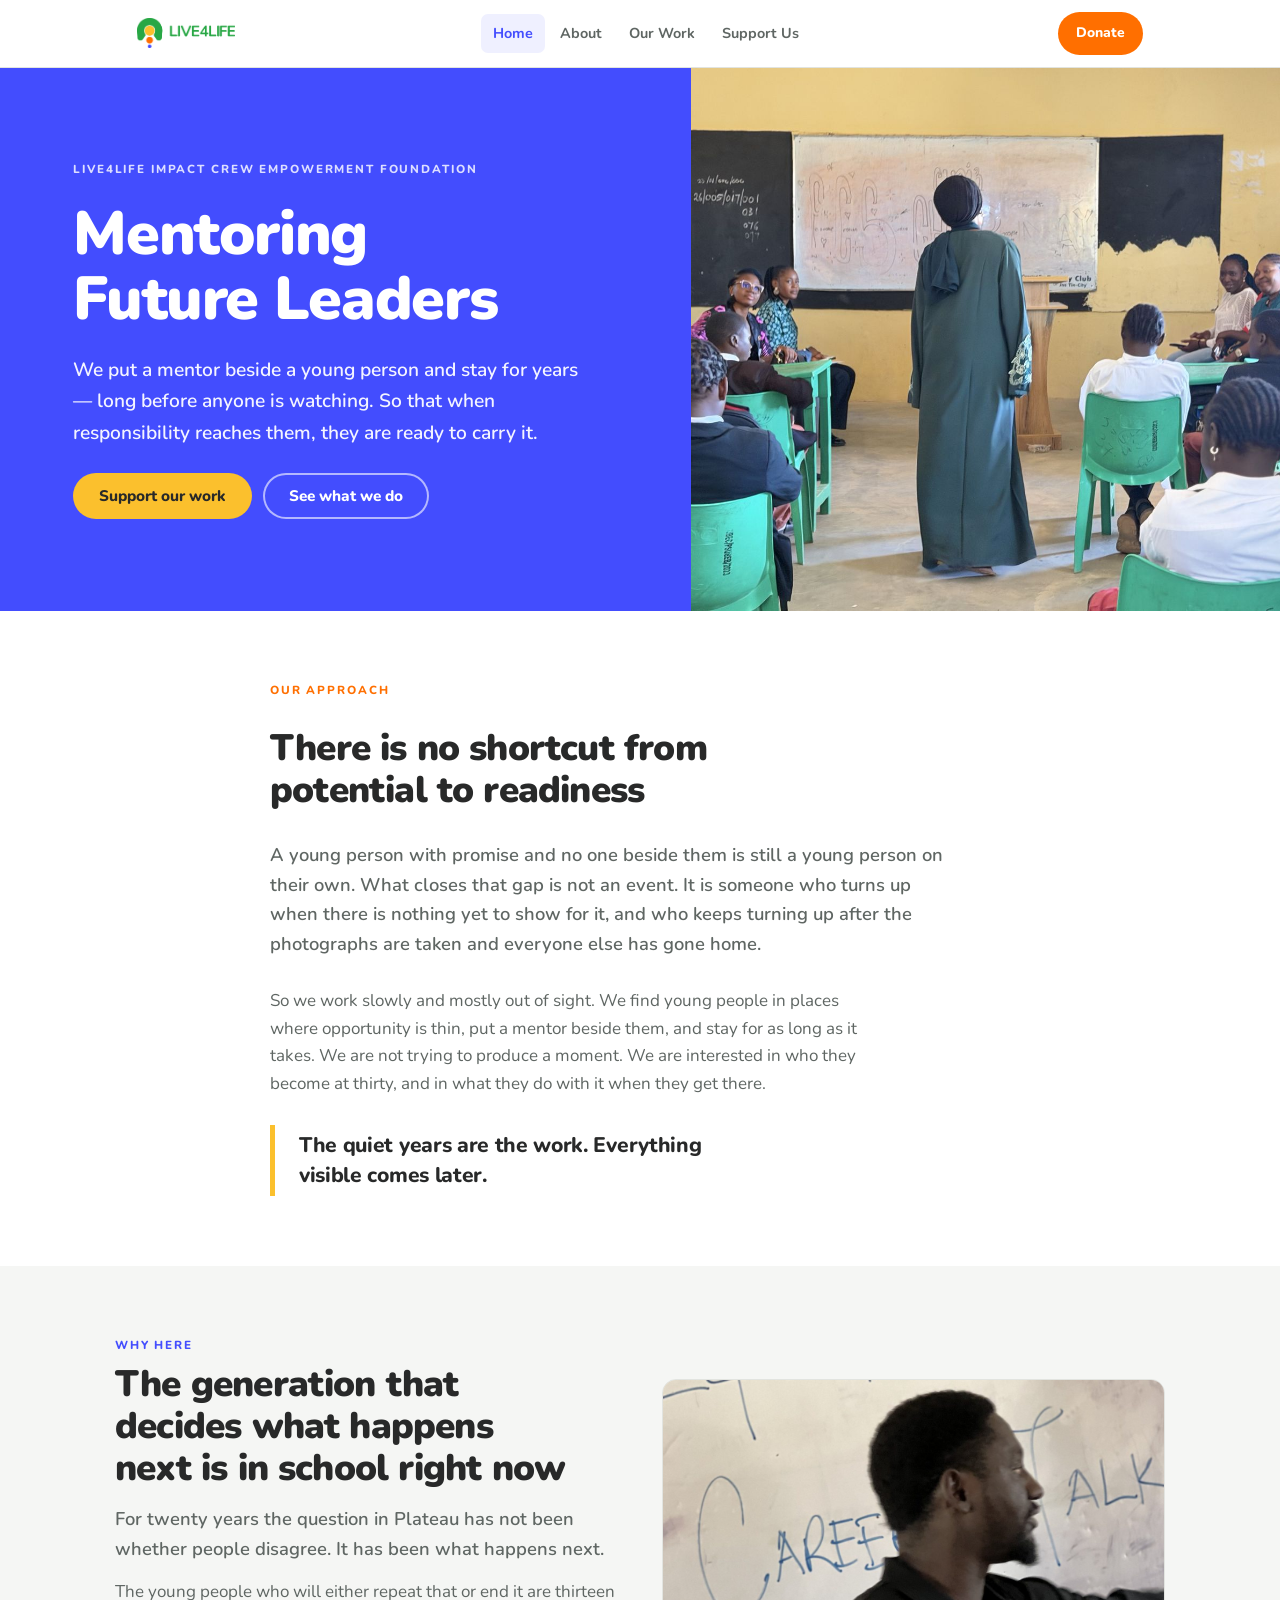
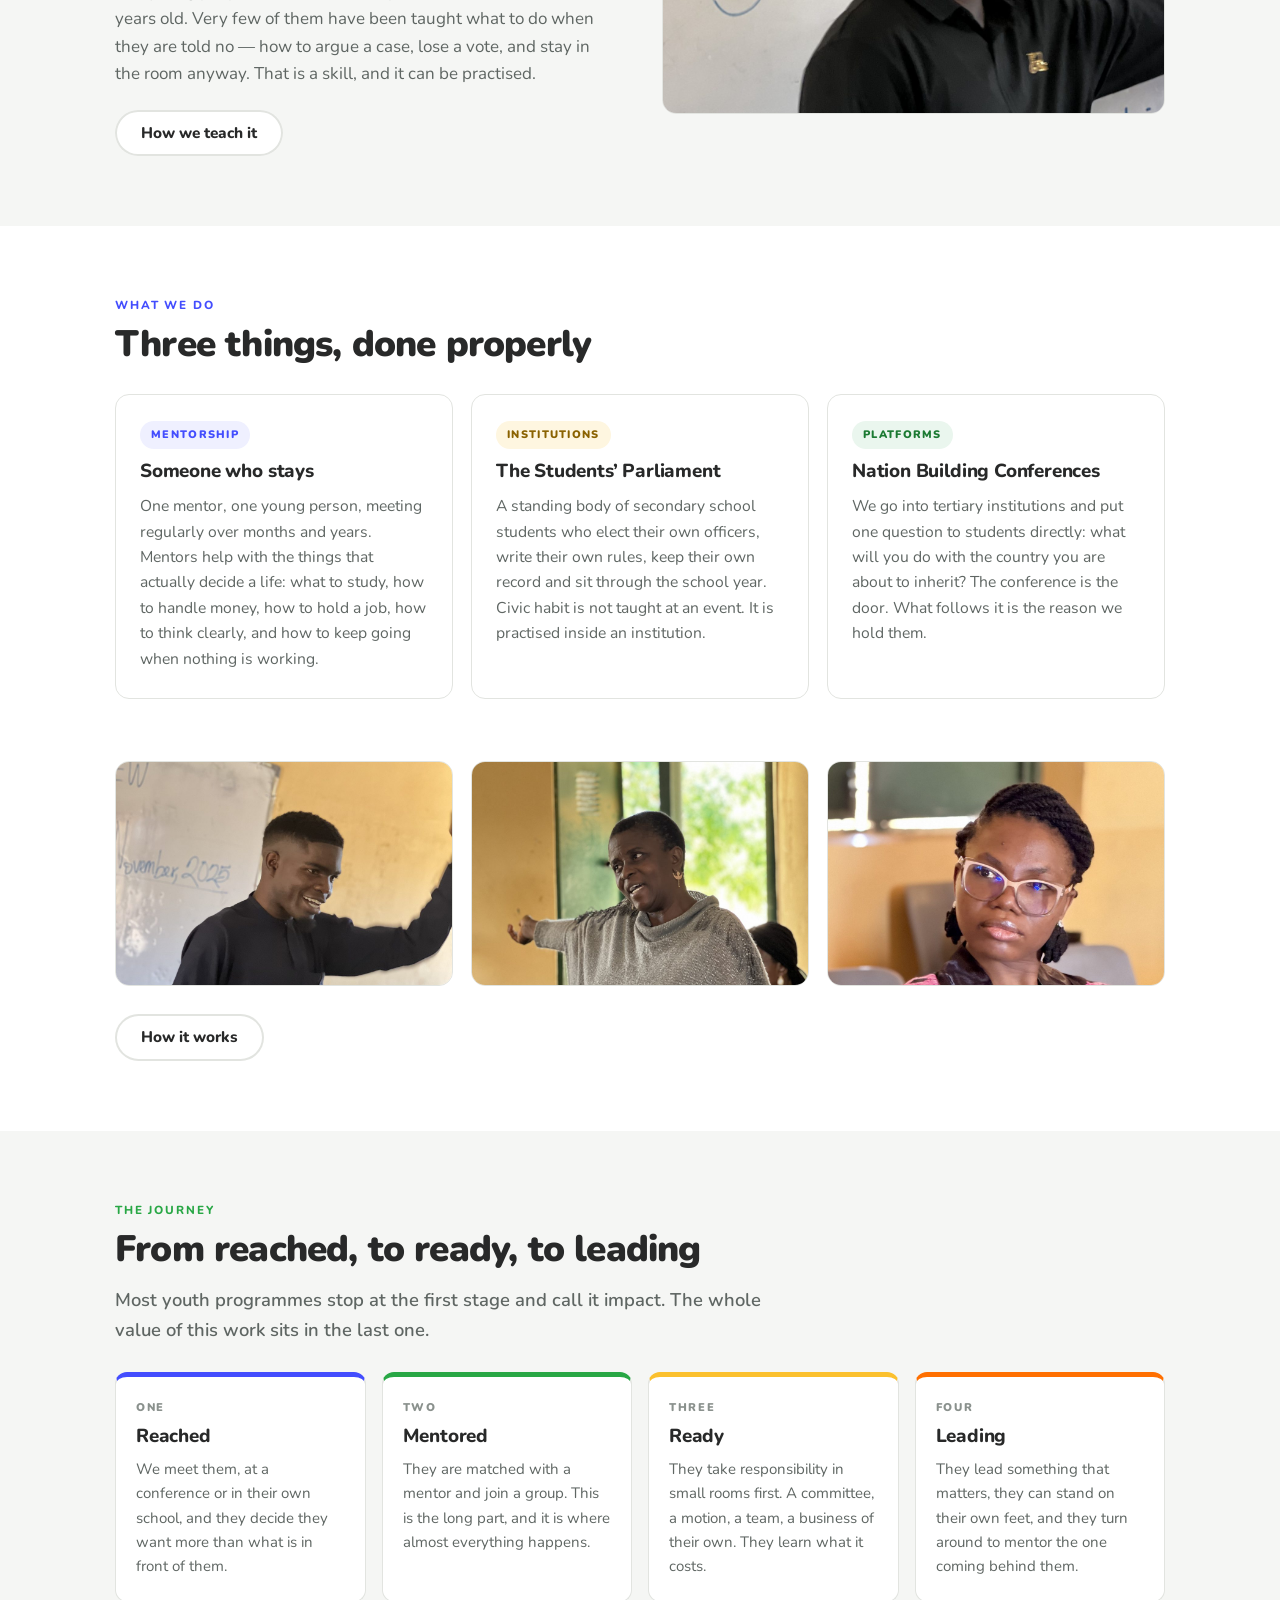
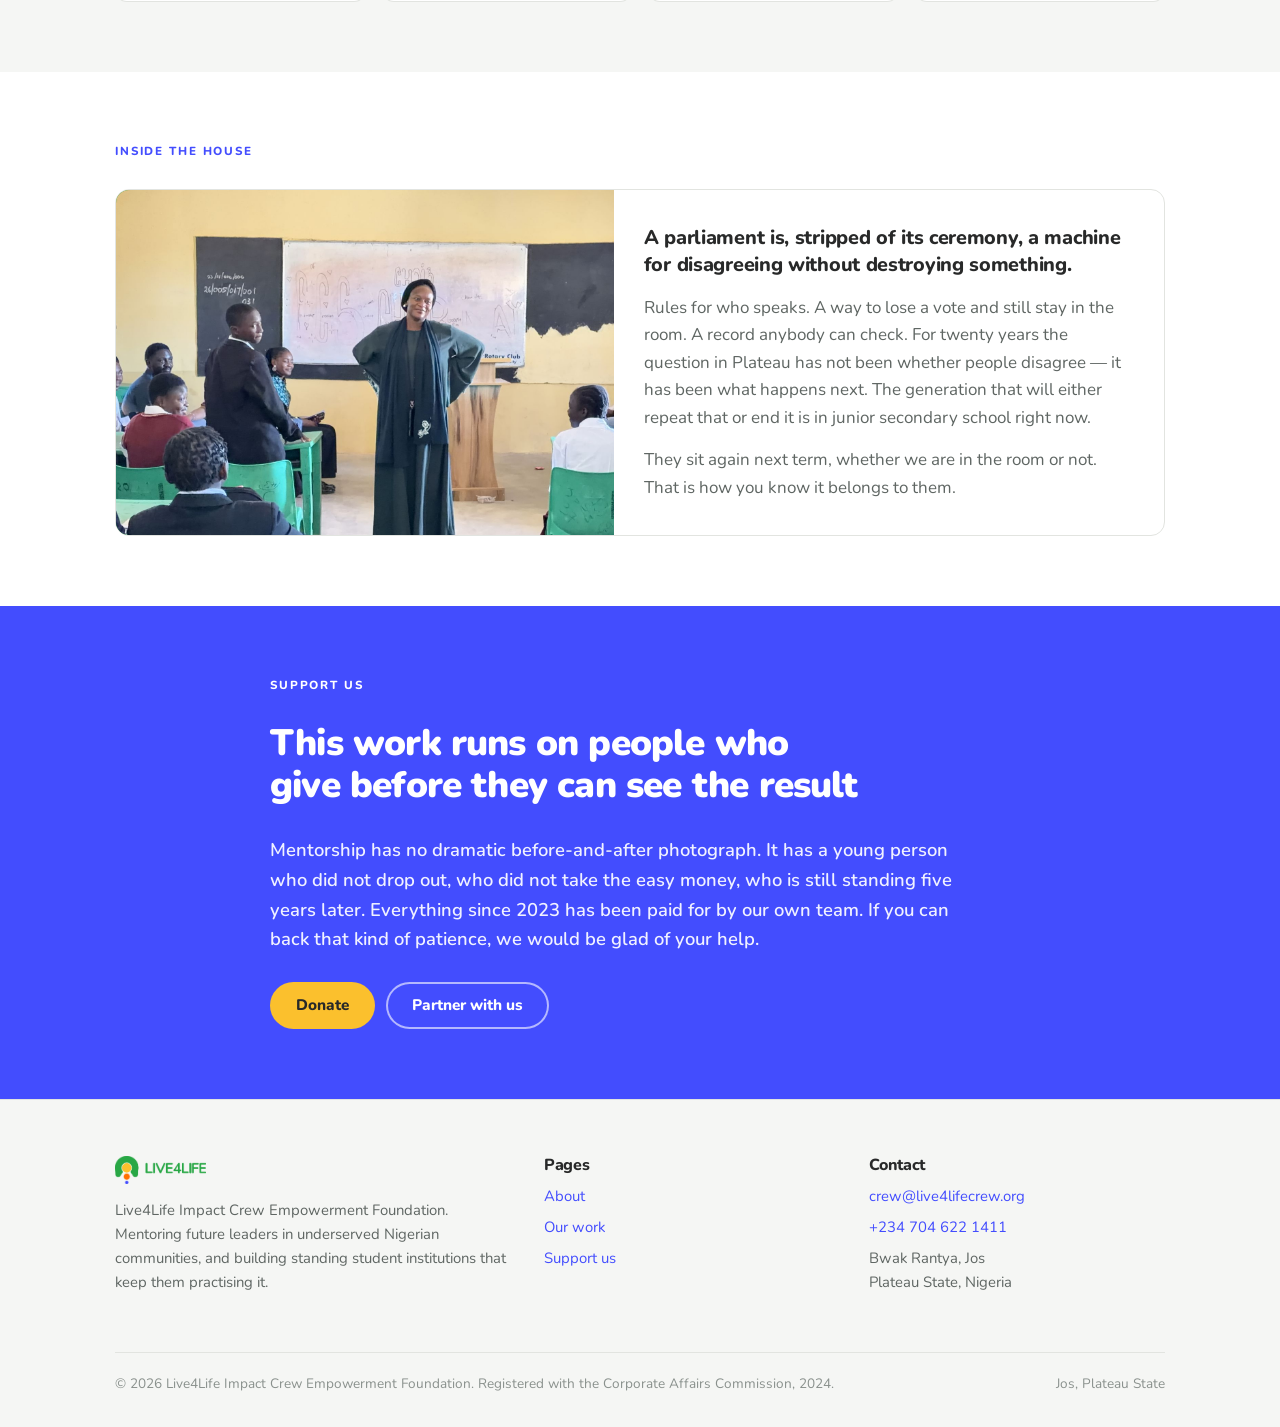
==== commit 48107172: "Cut the card grids, rewrite those sections, drop the Impact page" ====
--- a/index.html
+++ b/index.html
@@ -32,7 +32,6 @@
       <a href="index.html" aria-current="page">Home</a>
       <a href="about.html">About</a>
       <a href="our-work.html">Our Work</a>
-      <a href="impact.html">Impact</a>
       <a href="support.html">Support Us</a>
       <a class="navcta" href="support.html">Donate</a>
     </div>
@@ -170,7 +169,6 @@
         <ul>
           <li><a href="about.html">About</a></li>
           <li><a href="our-work.html">Our work</a></li>
-          <li><a href="impact.html">Impact</a></li>
           <li><a href="support.html">Support us</a></li>
         </ul>
       </div>
--- a/assets/css/style.css
+++ b/assets/css/style.css
@@ -164,6 +164,20 @@
 @media(min-width:760px){ .give{grid-template-columns:repeat(2,1fr)} }
 .tier{background:#fff; border:1px solid var(--rule); border-radius:14px; padding:26px 24px; display:flex; flex-direction:column; gap:10px}
 .tier p{font-size:0.97rem; color:var(--muted)}
+.reveal{border:1.5px solid var(--rule); border-radius:14px; background:#fff; overflow:hidden; max-width:440px}
+.reveal summary{
+  list-style:none; cursor:pointer; display:flex; align-items:center; justify-content:space-between; gap:14px;
+  padding:16px 20px; font-weight:800; font-size:0.97rem; color:var(--blue);
+}
+.reveal summary::-webkit-details-marker{display:none}
+.reveal summary:hover{background:var(--paper)}
+.reveal summary svg{transition:transform .18s ease; flex:none}
+.reveal[open] summary{border-bottom:1px solid var(--rule); color:var(--ink)}
+.reveal[open] summary svg{transform:rotate(180deg)}
+.reveal[open] summary span::after{content:""}
+.reveal .bank{border:0; border-radius:0; max-width:none; background:#fff}
+/* .bank sets display:flex, which beats the browser's own collapse rule - restate it */
+.reveal:not([open]) > .bank{display:none}
 .bank{background:var(--paper); border:1px solid var(--rule); border-radius:14px; padding:26px 24px; display:flex; flex-direction:column; gap:4px; max-width:440px}
 .bank .l{font-size:0.74rem; font-weight:800; letter-spacing:0.12em; text-transform:uppercase; color:var(--faint); margin-top:12px}
 .bank .l:first-child{margin-top:0}
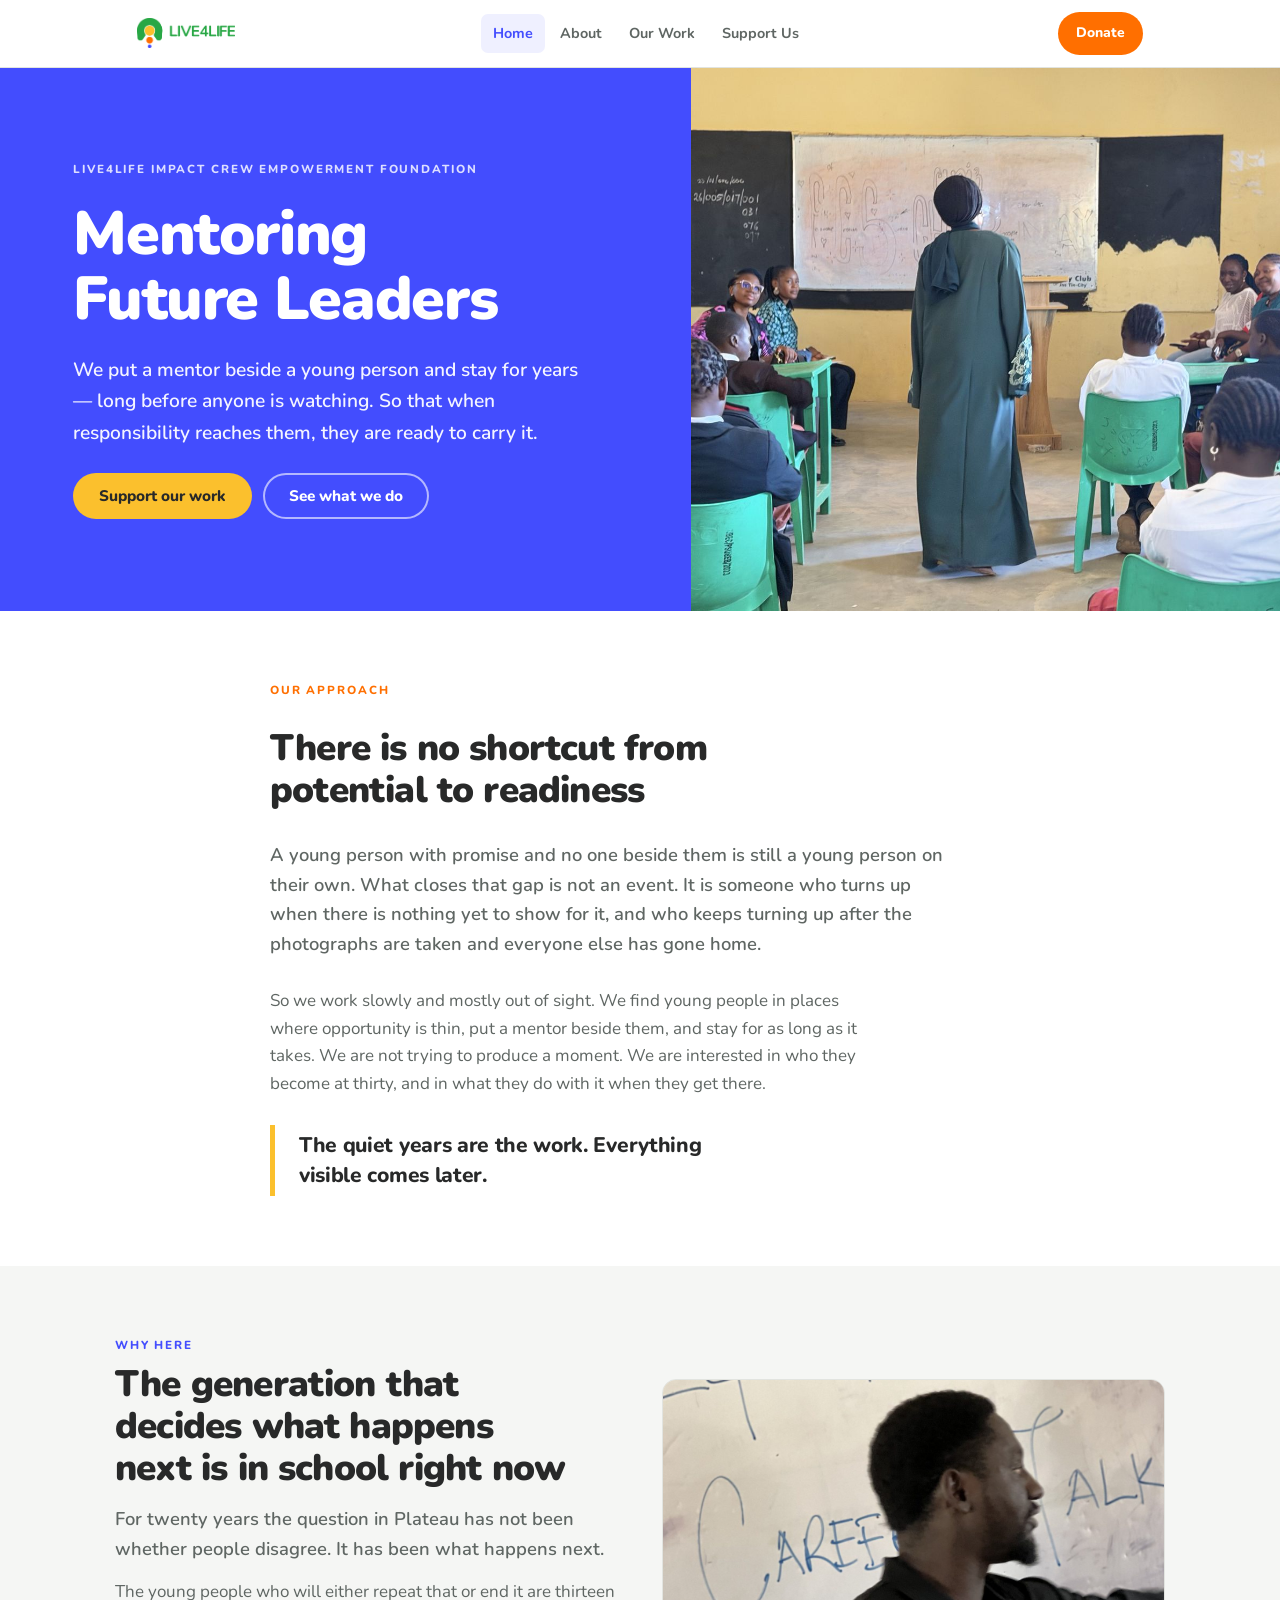
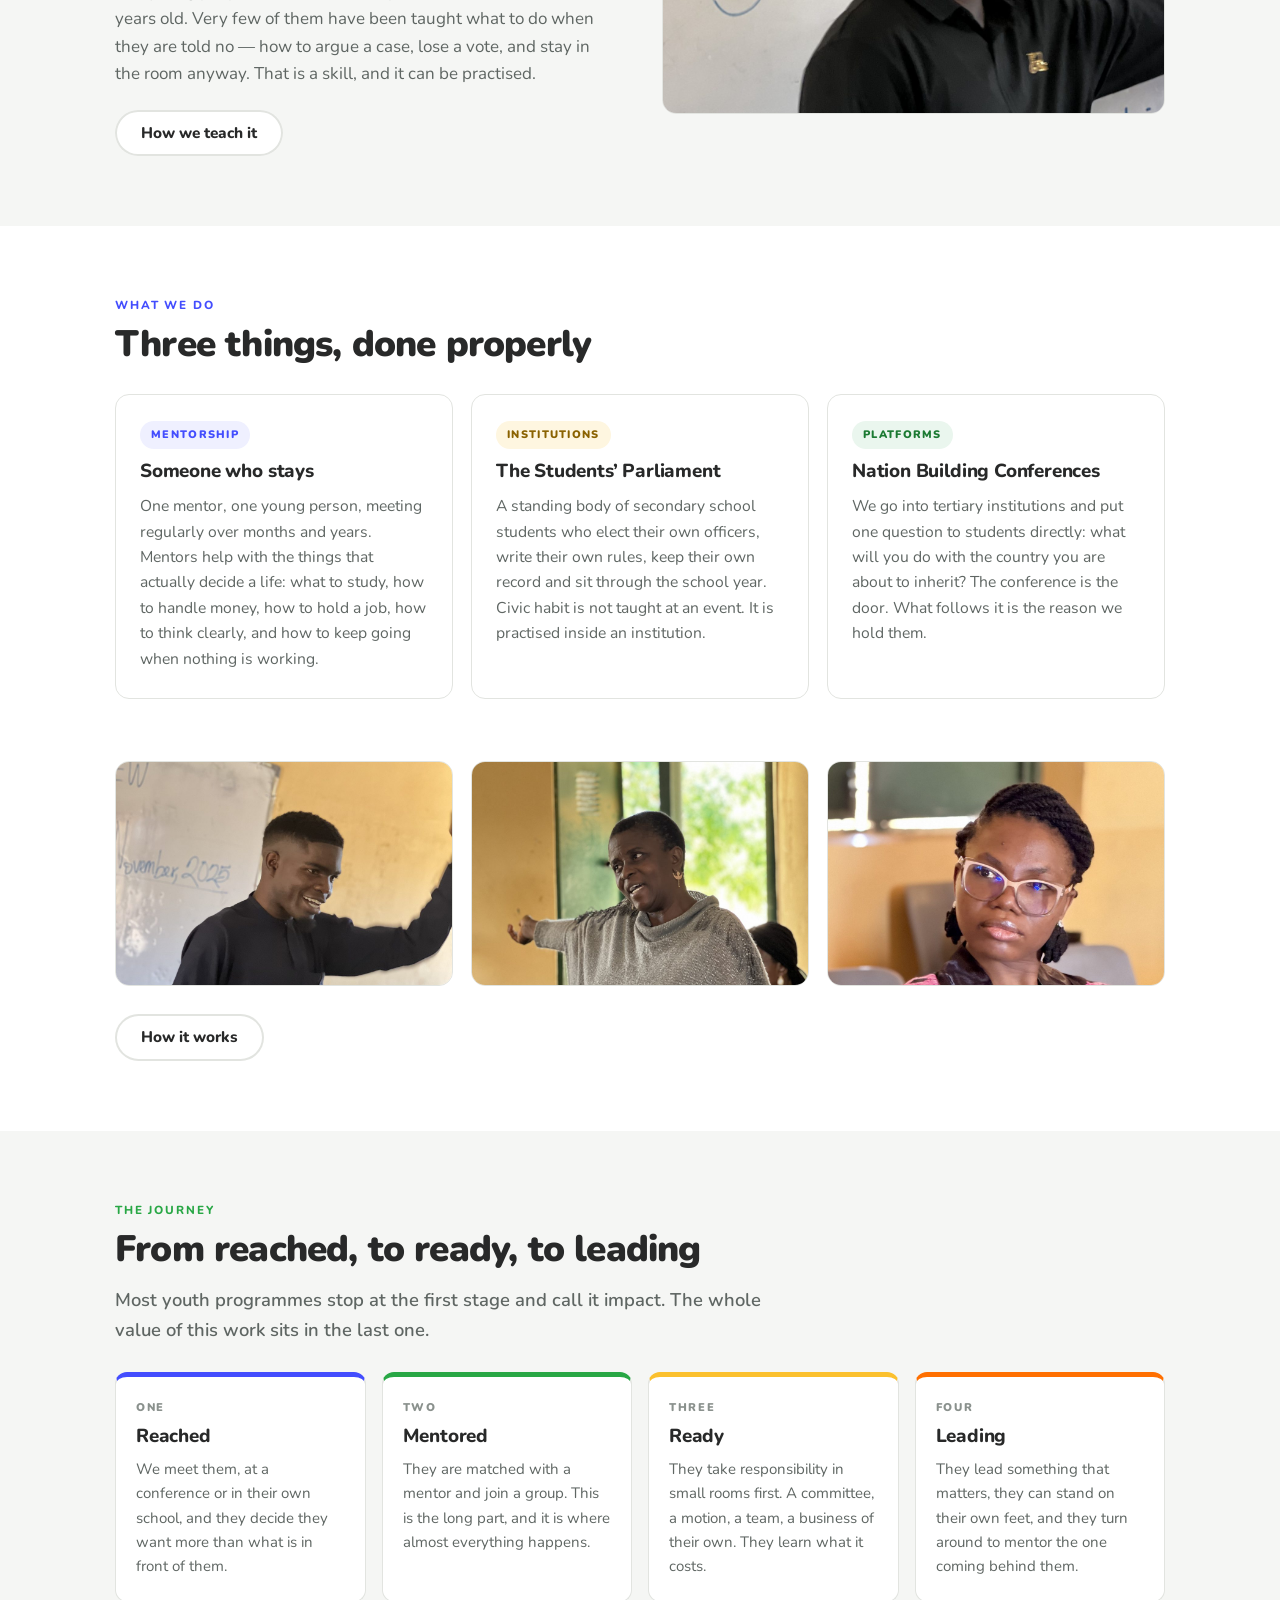
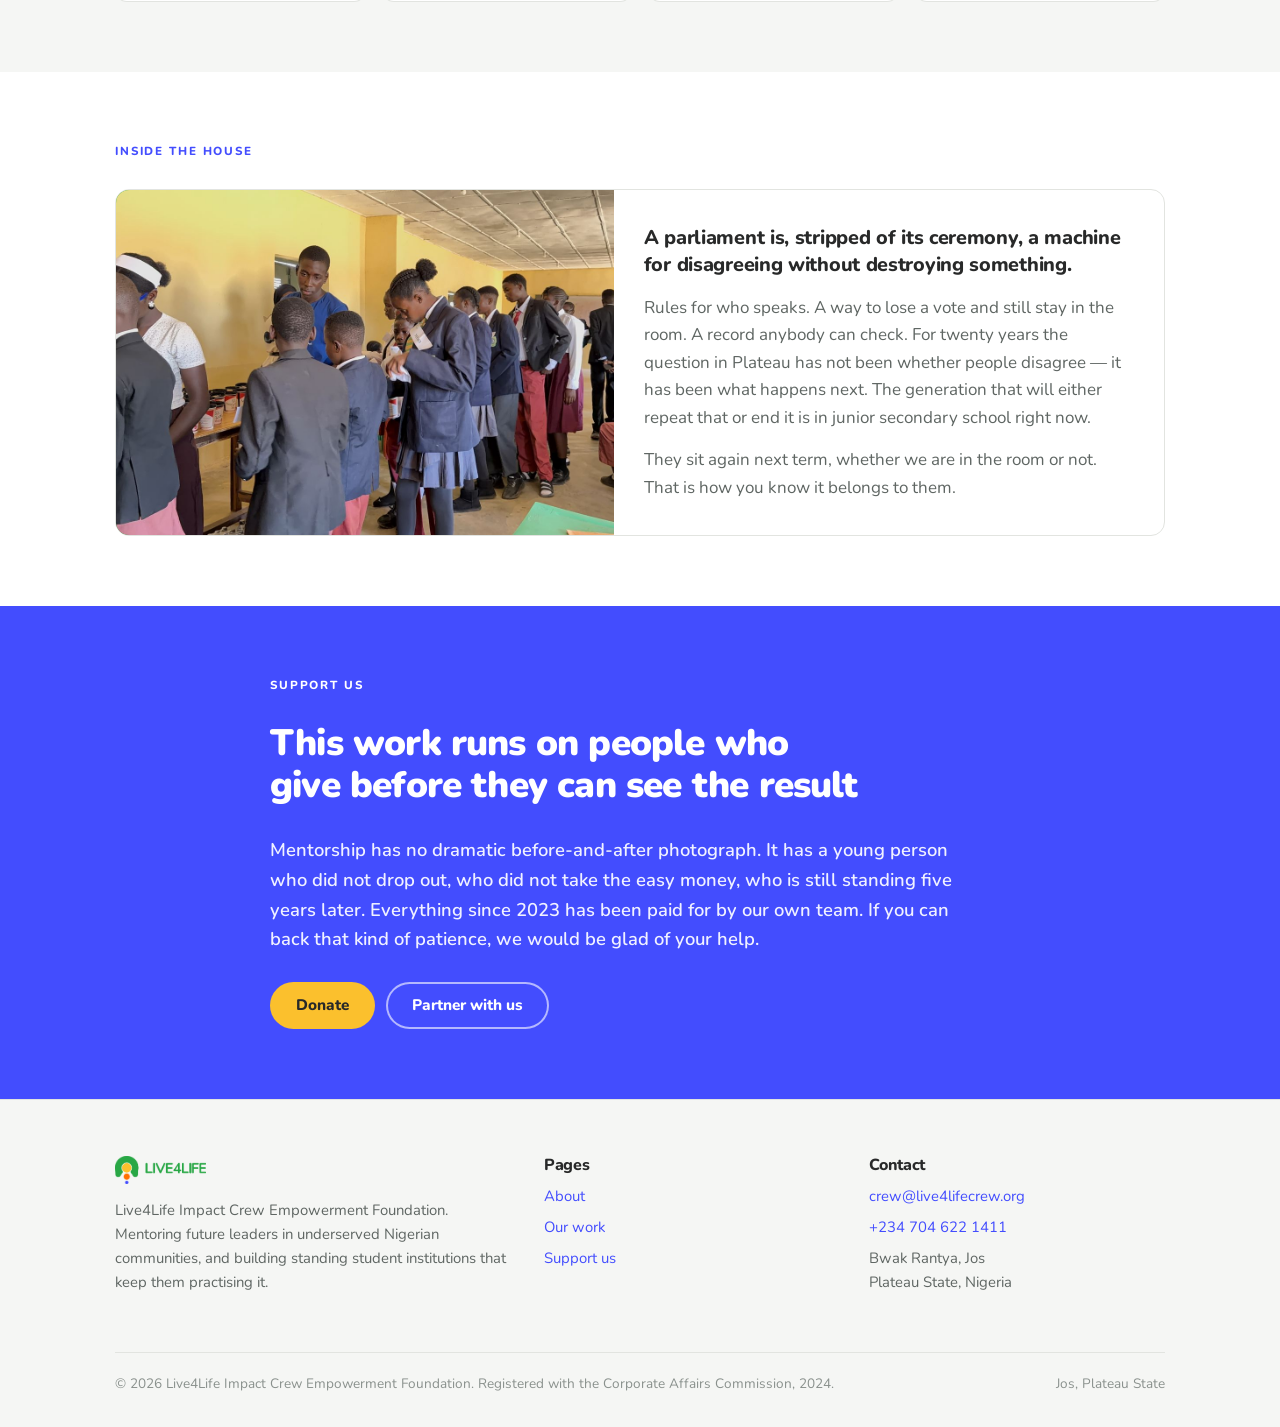
==== commit f03f4c6c: "Put the Impact photographs to work and clear the duplicate" ====
--- a/index.html
+++ b/index.html
@@ -135,7 +135,7 @@
   <div class="inner">
     <p class="eyebrow">Inside the House</p>
     <div class="story">
-      <div class="pic"><img src="assets/img/first-sitting.jpg" alt="The room on the opening day of the Students&rsquo; Parliament, members seated at desks with the order of the day written on the board." width="1800" height="1012"></div>
+      <div class="pic"><img src="assets/img/arrival.jpg" alt="Delegates from several schools arriving and signing in on the opening day of the Students&rsquo; Parliament." width="1400" height="788"></div>
       <div class="txt">
         <blockquote>A parliament is, stripped of its ceremony, a machine for disagreeing without destroying something.</blockquote>
         <p class="muted">Rules for who speaks. A way to lose a vote and still stay in the room. A record anybody can check. For twenty years the question in Plateau has not been whether people disagree &mdash; it has been what happens next. The generation that will either repeat that or end it is in junior secondary school right now.</p>
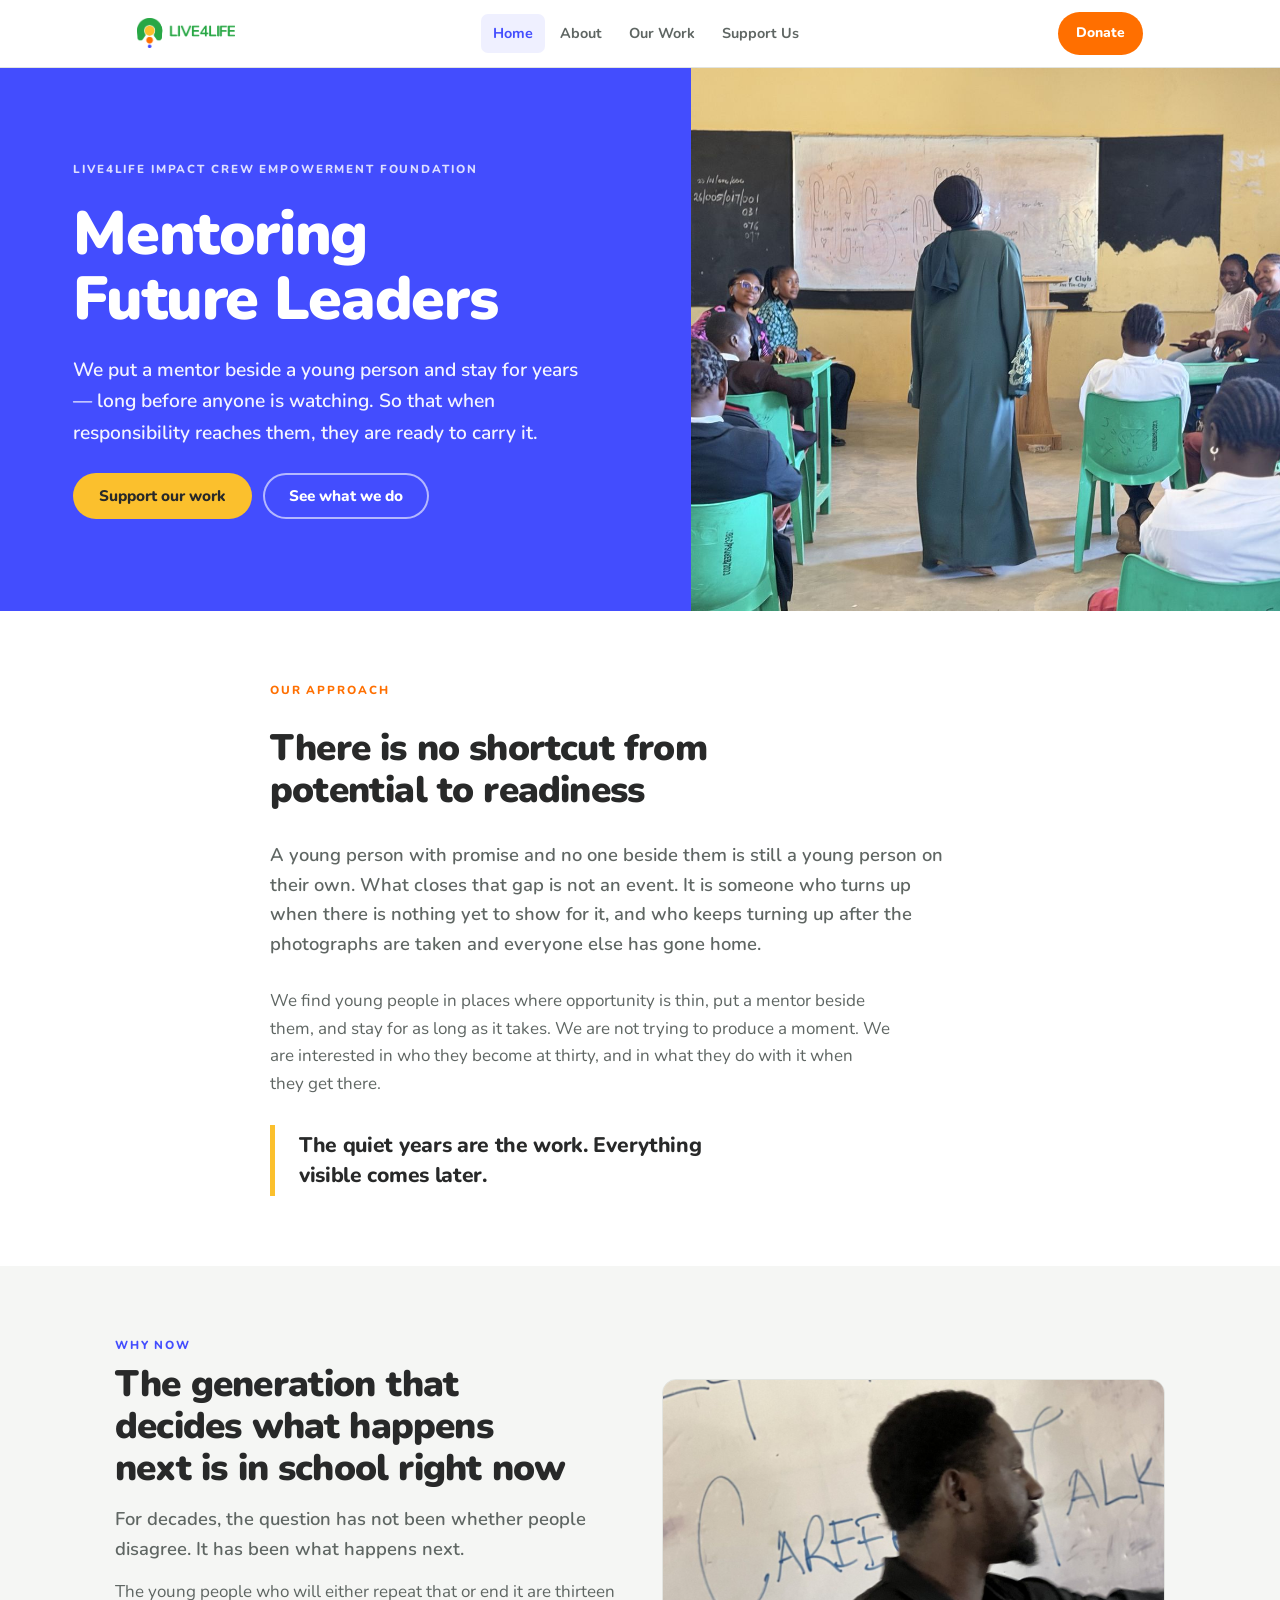
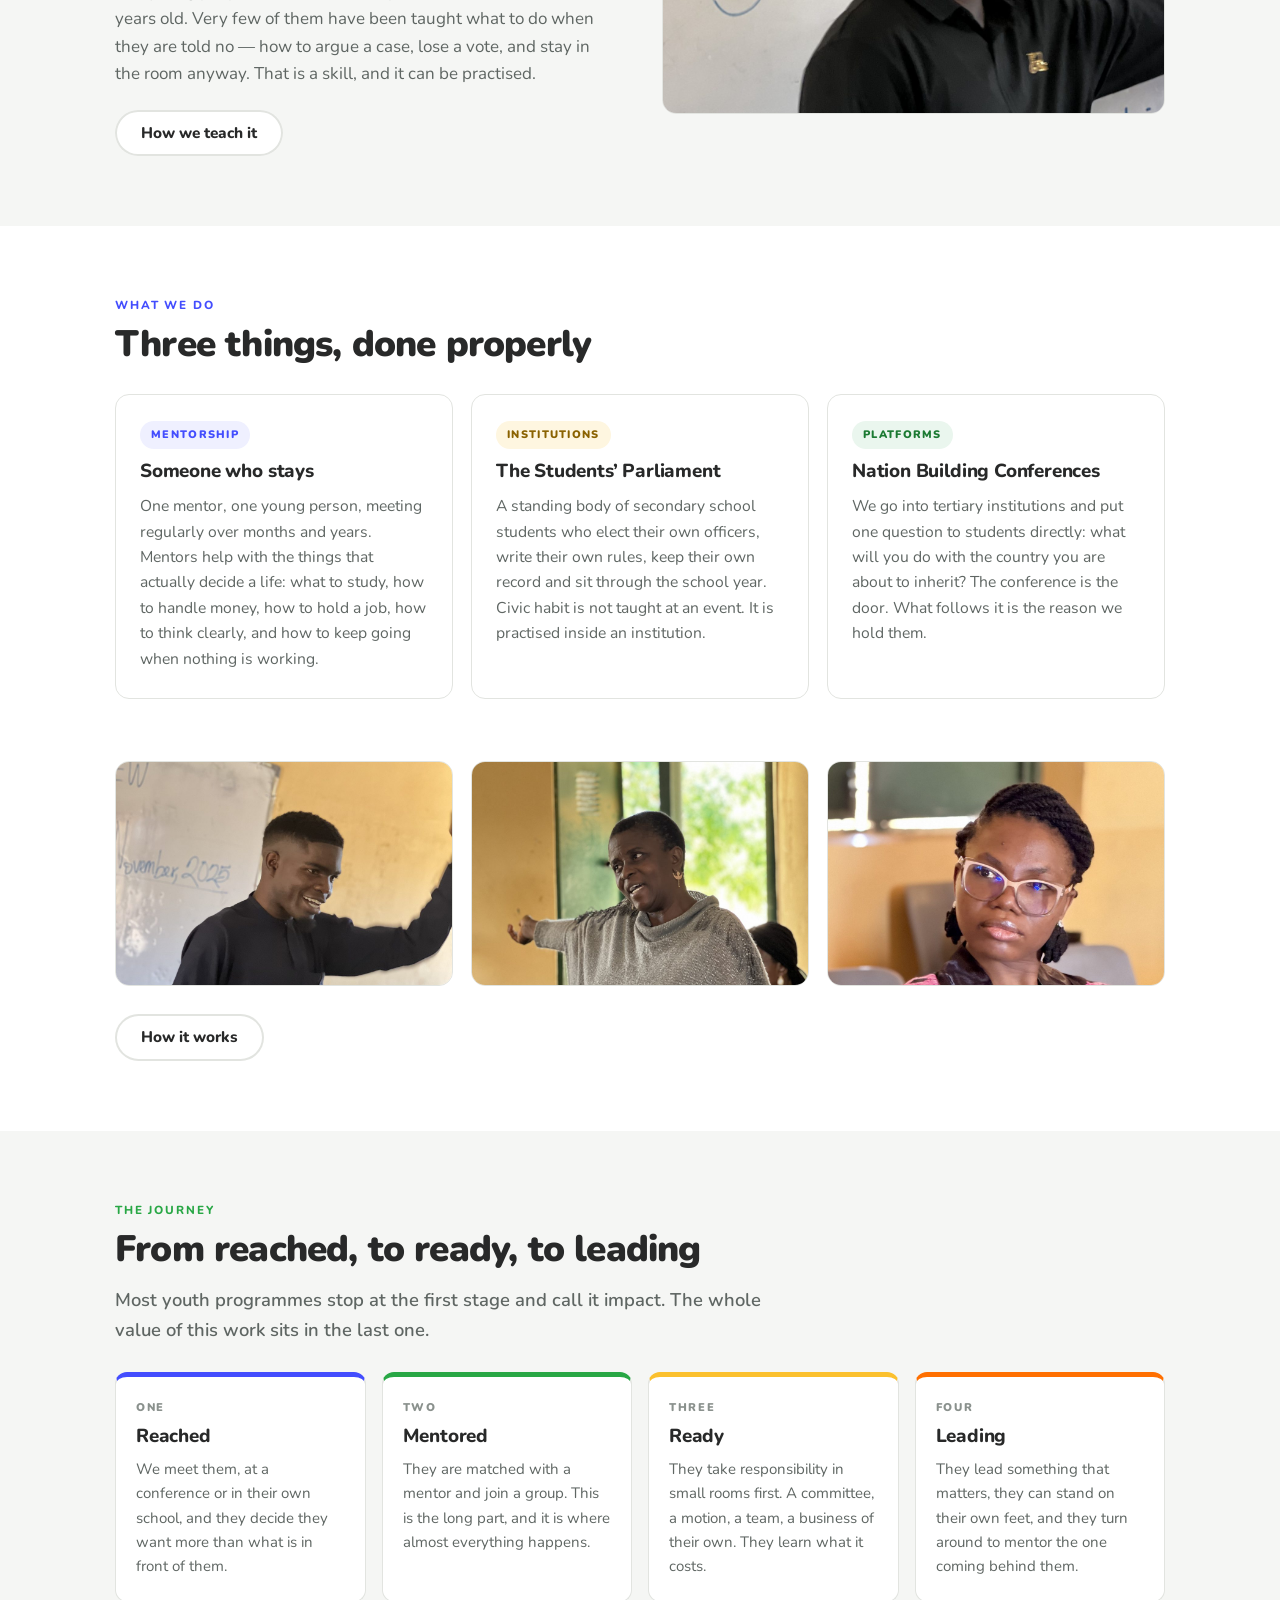
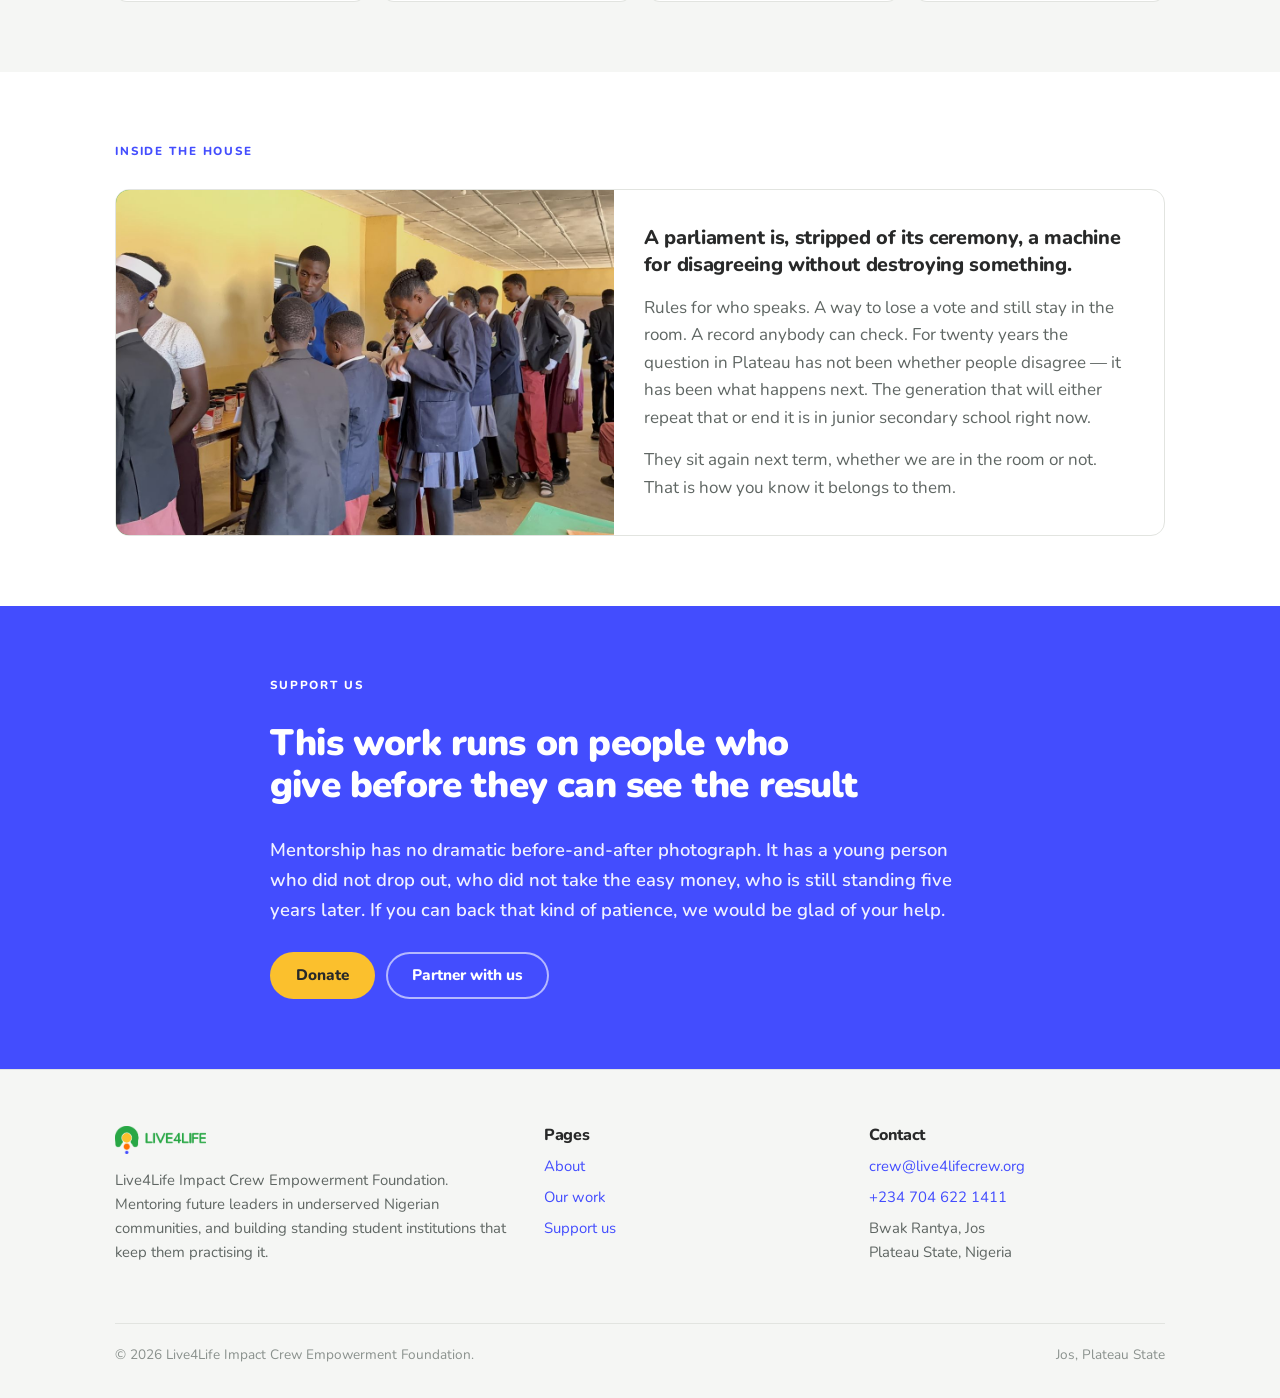
==== commit a6c4c21d: "Update index.html" ====
--- a/index.html
+++ b/index.html
@@ -12,7 +12,9 @@
 <meta property="og:url" content="https://live4lifecrew.org/">
 <meta name="twitter:card" content="summary_large_image">
 <link rel="canonical" href="https://live4lifecrew.org/">
-<link rel="icon" href="assets/img/logo-colour.png">
+<link rel="icon" href="assets/img/favicon.ico" sizes="any">
+<link rel="icon" type="image/png" href="assets/img/favicon.png">
+<link rel="apple-touch-icon" href="assets/img/apple-touch-icon.png">
 <link rel="preconnect" href="https://fonts.googleapis.com">
 <link rel="preconnect" href="https://fonts.gstatic.com" crossorigin>
 <link rel="stylesheet" href="https://fonts.googleapis.com/css2?family=Nunito:ital,wght@0,400;0,600;0,700;0,800;0,900;1,400&display=swap">
@@ -60,7 +62,7 @@
     <p class="eyebrow o">Our approach</p>
     <h2>There is no shortcut from potential to readiness</h2>
     <p class="lead">A young person with promise and no one beside them is still a young person on their own. What closes that gap is not an event. It is someone who turns up when there is nothing yet to show for it, and who keeps turning up after the photographs are taken and everyone else has gone home.</p>
-    <p class="muted">So we work slowly and mostly out of sight. We find young people in places where opportunity is thin, put a mentor beside them, and stay for as long as it takes. We are not trying to produce a moment. We are interested in who they become at thirty, and in what they do with it when they get there.</p>
+    <p class="muted">We find young people in places where opportunity is thin, put a mentor beside them, and stay for as long as it takes. We are not trying to produce a moment. We are interested in who they become at thirty, and in what they do with it when they get there.</p>
     <div class="pull">The quiet years are the work. Everything visible comes later.</div>
   </div>
 </div>
@@ -69,9 +71,9 @@
   <div class="inner">
     <div class="grid2" style="gap:44px; align-items:center">
       <div>
-        <p class="eyebrow">Why here</p>
+        <p class="eyebrow">Why now</p>
         <h2 style="margin-top:9px">The generation that decides what happens next is in school right now</h2>
-        <p class="lead" style="margin-top:14px">For twenty years the question in Plateau has not been whether people disagree. It has been what happens next.</p>
+        <p class="lead" style="margin-top:14px">For decades, the question has not been whether people disagree. It has been what happens next.</p>
         <p class="muted" style="margin-top:14px">The young people who will either repeat that or end it are thirteen years old. Very few of them have been taught what to do when they are told no &mdash; how to argue a case, lose a vote, and stay in the room anyway. That is a skill, and it can be practised.</p>
         <a class="btn line" href="our-work.html" style="display:inline-block; margin-top:22px">How we teach it</a>
       </div>
@@ -149,7 +151,7 @@
   <div class="inner narrow">
     <p class="eyebrow w">Support us</p>
     <h2>This work runs on people who give before they can see the result</h2>
-    <p class="lead">Mentorship has no dramatic before-and-after photograph. It has a young person who did not drop out, who did not take the easy money, who is still standing five years later. Everything since 2023 has been paid for by our own team. If you can back that kind of patience, we would be glad of your help.</p>
+    <p class="lead">Mentorship has no dramatic before-and-after photograph. It has a young person who did not drop out, who did not take the easy money, who is still standing five years later. If you can back that kind of patience, we would be glad of your help.</p>
     <div class="btnrow">
       <a class="btn primary" href="support.html">Donate</a>
       <a class="btn ghost" href="support.html">Partner with us</a>
@@ -182,7 +184,7 @@
       </div>
     </div>
     <div class="legal">
-      <span>&copy; 2026 Live4Life Impact Crew Empowerment Foundation. Registered with the Corporate Affairs Commission, 2024.</span>
+      <span>&copy; 2026 Live4Life Impact Crew Empowerment Foundation.</span>
       <span>Jos, Plateau State</span>
     </div>
   </div>
